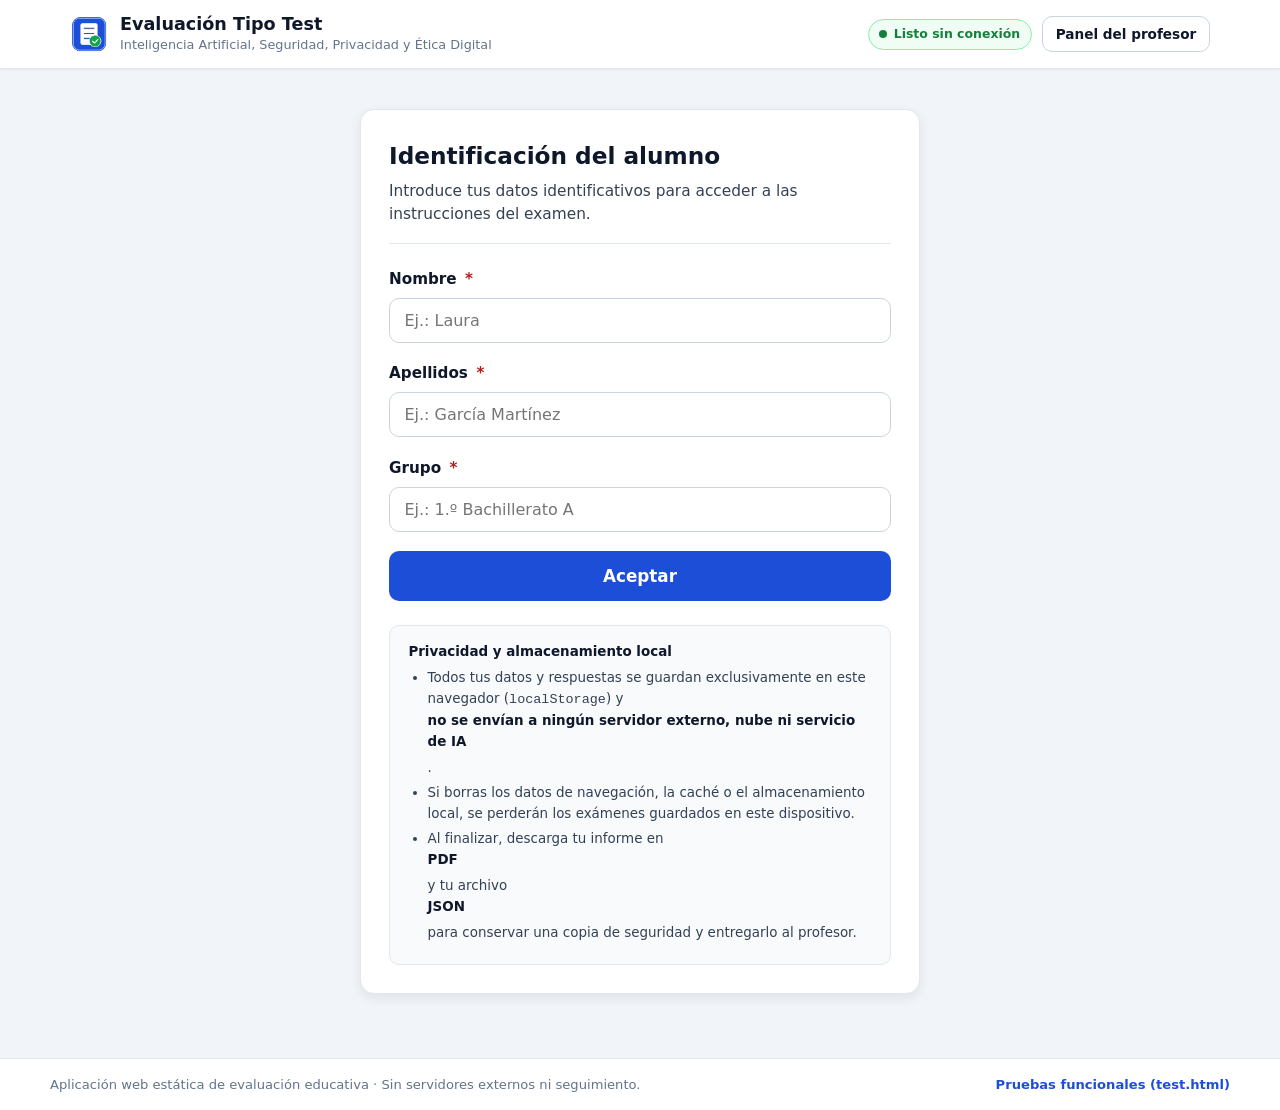
==== index.html @ 465d7835 "Add files via upload" ====
<!DOCTYPE html>
<html lang="es">
<head>
  <meta charset="UTF-8">
  <meta name="viewport" content="width=device-width, initial-scale=1.0">
  <meta name="theme-color" content="#1d4ed8">
  <meta name="description" content="Aplicación web educativa para exámenes tipo test de 50 preguntas con funcionamiento sin conexión y generación local de PDF.">
  <title>Evaluación Tipo Test — IA, Seguridad y Ética Digital</title>
  <link rel="manifest" href="./manifest.json">
  <link rel="icon" type="image/png" href="./assets/logo.png">
  <link rel="apple-touch-icon" href="./assets/icons/icon-192.png">
  <link rel="stylesheet" href="./css/styles.css">
</head>
<body>
  <!-- CABECERA INSTITUCIONAL -->
  <header class="app-header">
    <div class="header-inner">
      <div class="brand">
        <img src="./assets/logo.png" alt="Logotipo de Evaluación Tipo Test" class="brand-logo" width="38" height="38">
        <div>
          <h1 class="brand-title">Evaluación Tipo Test</h1>
          <p class="brand-subtitle">Inteligencia Artificial, Seguridad, Privacidad y Ética Digital</p>
        </div>
      </div>

      <div class="header-actions">
        <span id="connection-badge" class="connection-badge" aria-live="polite">
          <span class="connection-dot" aria-hidden="true"></span>
          <span id="connection-text">Listo sin conexión</span>
        </span>
        <button type="button" id="btn-open-teacher" class="btn btn-secondary btn-sm">
          Panel del profesor
        </button>
        <button type="button" id="btn-back-student" class="btn btn-secondary btn-sm hidden">
          Volver al examen
        </button>
      </div>
    </div>
  </header>

  <!-- CONTENEDOR PRINCIPAL -->
  <main class="app-main">
    <div id="global-banner" class="alert alert-info hidden" role="alert"></div>

    <!-- =====================================================================
         1. PANTALLA DE IDENTIFICACIÓN DEL ALUMNO
         ===================================================================== -->
    <section id="view-identification" class="view-section" aria-labelledby="id-heading">
      <div class="card card-narrow">
        <div id="recent-result-banner" class="alert alert-info hidden">
          <p id="recent-result-text" style="margin: 0 0 0.65rem;"></p>
          <div style="display: flex; gap: 0.5rem; flex-wrap: wrap;">
            <button type="button" id="btn-view-recent-result" class="btn btn-primary btn-sm">
              Ver último resultado
            </button>
            <button type="button" id="btn-dismiss-recent-result" class="btn btn-secondary btn-sm">
              Descartar
            </button>
          </div>
        </div>

        <div class="card-header">
          <h2 id="id-heading" class="card-title">Identificación del alumno</h2>
          <p class="card-description">
            Introduce tus datos identificativos para acceder a las instrucciones del examen.
          </p>
        </div>

        <form id="identification-form" novalidate>
          <div class="form-group">
            <label for="input-nombre" class="form-label">
              Nombre <span class="required-mark" aria-hidden="true">*</span>
            </label>
            <input
              type="text"
              id="input-nombre"
              name="nombre"
              class="form-input"
              autocomplete="given-name"
              placeholder="Ej.: Laura"
              required
            >
            <p id="error-nombre" class="field-error hidden">Por favor, introduce tu nombre.</p>
          </div>

          <div class="form-group">
            <label for="input-apellidos" class="form-label">
              Apellidos <span class="required-mark" aria-hidden="true">*</span>
            </label>
            <input
              type="text"
              id="input-apellidos"
              name="apellidos"
              class="form-input"
              autocomplete="family-name"
              placeholder="Ej.: García Martínez"
              required
            >
            <p id="error-apellidos" class="field-error hidden">Por favor, introduce tus apellidos.</p>
          </div>

          <div class="form-group">
            <label for="input-grupo" class="form-label">
              Grupo <span class="required-mark" aria-hidden="true">*</span>
            </label>
            <input
              type="text"
              id="input-grupo"
              name="grupo"
              class="form-input"
              placeholder="Ej.: 1.º Bachillerato A"
              required
            >
            <p id="error-grupo" class="field-error hidden">Por favor, indica tu grupo.</p>
          </div>

          <button type="submit" id="btn-accept-id" class="btn btn-primary btn-lg btn-block">
            Aceptar
          </button>
        </form>

        <aside class="privacy-box" aria-label="Aviso de privacidad y almacenamiento local">
          <strong>Privacidad y almacenamiento local</strong>
          <ul>
            <li>Todos tus datos y respuestas se guardan exclusivamente en este navegador (<code>localStorage</code>) y <strong>no se envían a ningún servidor externo, nube ni servicio de IA</strong>.</li>
            <li>Si borras los datos de navegación, la caché o el almacenamiento local, se perderán los exámenes guardados en este dispositivo.</li>
            <li>Al finalizar, descarga tu informe en <strong>PDF</strong> y tu archivo <strong>JSON</strong> para conservar una copia de seguridad y entregarlo al profesor.</li>
          </ul>
        </aside>
      </div>
    </section>

    <!-- =====================================================================
         2. PANTALLA DE INSTRUCCIONES DEL EXAMEN
         ===================================================================== -->
    <section id="view-instructions" class="view-section hidden" aria-labelledby="instructions-heading">
      <div class="card card-medium">
        <div class="card-header">
          <h2 id="instructions-heading" class="card-title">Instrucciones del examen</h2>
          <p class="card-description">
            Lee detenidamente las condiciones de realización y puntuación antes de pulsar «Comenzar examen».
          </p>
        </div>

        <div class="student-pill-bar">
          <div class="student-pill-info">
            <strong>Alumno/a identificado:</strong> <span id="instructions-student-summary"></span>
          </div>
          <button type="button" id="btn-edit-student" class="btn btn-secondary btn-sm">
            Modificar datos
          </button>
        </div>

        <div class="rules-grid">
          <div class="rule-stat">
            <div class="rule-stat-label">Preguntas</div>
            <div class="rule-stat-value">50 tipo test</div>
          </div>
          <div class="rule-stat">
            <div class="rule-stat-label">Duración máxima</div>
            <div class="rule-stat-value">30 minutos</div>
          </div>
          <div class="rule-stat">
            <div class="rule-stat-label">Acierto / Error / Blanco</div>
            <div class="rule-stat-value">+0,20 / −0,05 / 0</div>
          </div>
          <div class="rule-stat">
            <div class="rule-stat-label">Escala de nota</div>
            <div class="rule-stat-value">0 a 10 puntos</div>
          </div>
        </div>

        <ul class="instructions-list">
          <li>El examen consta de <strong>50 preguntas</strong> con <strong>cuatro respuestas posibles</strong> cada una.</li>
          <li>Solo existe <strong>una respuesta correcta</strong> por pregunta.</li>
          <li>Tanto el orden de las preguntas como el de sus cuatro opciones se presentan de forma <strong>aleatoria</strong>.</li>
          <li>La duración máxima es de <strong>30 minutos</strong>. El tiempo empezará a contar exactamente al pulsar <strong>«Comenzar examen»</strong>.</li>
          <li><strong>Criterios de calificación:</strong>
            <ul>
              <li>Las respuestas correctas suman <strong>0,20 puntos</strong>.</li>
              <li>Las respuestas incorrectas restan <strong>0,05 puntos</strong>.</li>
              <li>Las preguntas sin contestar <strong>no suman ni restan</strong> (0 puntos).</li>
              <li>La nota mínima es <strong>0</strong> y la nota máxima es <strong>10</strong>.</li>
            </ul>
          </li>
          <li>El examen <strong>finaliza automáticamente</strong> cuando termina el tiempo establecido.</li>
          <li>Una vez finalizado, se mostrarán los resultados completos ordenados del 1 al 50 y podrás descargarlos en PDF y JSON.</li>
        </ul>

        <div class="instructions-actions">
          <span style="font-size: 0.88rem; color: var(--text-muted);">
            El cronómetro no se detiene al recargar la página.
          </span>
          <button type="button" id="btn-start-exam" class="btn btn-primary btn-lg">
            Comenzar examen
          </button>
        </div>
      </div>
    </section>

    <!-- =====================================================================
         3. PANTALLA DE REALIZACIÓN DEL EXAMEN
         ===================================================================== -->
    <section id="view-exam" class="view-section hidden" aria-labelledby="question-statement">
      <div class="exam-top-bar">
        <div class="exam-student-meta">
          <span id="exam-student-label" class="exam-student-name"></span>
          <span id="exam-progress-label" class="exam-progress-text">Contestadas: 0 de 50 · Sin contestar: 50</span>
        </div>

        <div id="timer-box" class="timer-box" role="timer" aria-live="off" aria-label="Tiempo restante">
          <span class="timer-label">Tiempo restante:</span>
          <span id="timer-value" class="timer-value">30:00</span>
        </div>
      </div>

      <div id="exam-time-alert" class="alert alert-warning hidden" role="alert"></div>

      <div class="progress-track" aria-hidden="true">
        <div id="exam-progress-fill" class="progress-fill"></div>
      </div>

      <div class="exam-layout">
        <!-- Tarjeta de pregunta individual -->
        <article class="question-card">
          <div class="question-meta-header">
            <span id="question-number-badge" class="question-badge">Pregunta 1 de 50</span>
            <span id="question-status-pill" class="question-status-pill unanswered">Sin contestar</span>
          </div>

          <h2 id="question-statement" class="question-statement"></h2>

          <div id="options-list" class="options-list" role="radiogroup" aria-labelledby="question-statement"></div>

          <div class="question-footer-actions">
            <button type="button" id="btn-clear-answer" class="btn btn-secondary" disabled>
              Borrar respuesta
            </button>

            <div class="nav-pair">
              <button type="button" id="btn-prev-question" class="btn btn-secondary">
                ← Anterior
              </button>
              <button type="button" id="btn-next-question" class="btn btn-primary">
                Siguiente →
              </button>
              <button type="button" id="btn-finish-last" class="btn btn-success hidden">
                Finalizar examen
              </button>
            </div>
          </div>

          <p class="keyboard-hint">
            Atajos de teclado: teclas <strong>A, B, C, D</strong> (o <strong>1–4</strong>) para responder, <strong>Supr</strong> para borrar respuesta y flechas <strong>← / →</strong> para navegar.
          </p>
        </article>

        <!-- Cuadrícula de acceso rápido 1..50 -->
        <aside class="navigator-panel" aria-label="Listado rápido de preguntas">
          <h3 class="navigator-title">Navegación de preguntas</h3>

          <div class="navigator-legend">
            <span class="legend-item"><span class="legend-dot unanswered"></span> Sin contestar</span>
            <span class="legend-item"><span class="legend-dot answered"></span> Contestada</span>
            <span class="legend-item"><span class="legend-dot current"></span> Actual</span>
          </div>

          <div id="question-grid" class="question-grid"></div>

          <div class="navigator-finish-wrap">
            <button type="button" id="btn-finish-sidebar" class="btn btn-secondary btn-block">
              Finalizar examen
            </button>
          </div>
        </aside>
      </div>
    </section>

    <!-- =====================================================================
         4. PANTALLA DE RESULTADOS
         ===================================================================== -->
    <section id="view-results" class="view-section hidden" aria-labelledby="results-heading">
      <h2 id="results-heading" class="sr-only">Resultados del examen</h2>

      <div class="results-hero">
        <div id="result-score-box" class="score-showcase">
          <div class="score-showcase-label">Nota final</div>
          <div id="result-score-value" class="score-showcase-value">0,00</div>
          <div class="score-showcase-scale">sobre 10 puntos</div>
        </div>

        <div class="results-meta-grid">
          <div class="meta-item">
            <div class="meta-item-label">Alumno/a</div>
            <div id="res-student-name" class="meta-item-value">—</div>
          </div>
          <div class="meta-item">
            <div class="meta-item-label">Grupo</div>
            <div id="res-student-group" class="meta-item-value">—</div>
          </div>
          <div class="meta-item">
            <div class="meta-item-label">Fecha de realización</div>
            <div id="res-date" class="meta-item-value">—</div>
          </div>
          <div class="meta-item">
            <div class="meta-item-label">Hora de inicio</div>
            <div id="res-start-time" class="meta-item-value">—</div>
          </div>
          <div class="meta-item">
            <div class="meta-item-label">Hora de finalización</div>
            <div id="res-end-time" class="meta-item-value">—</div>
          </div>
          <div class="meta-item">
            <div class="meta-item-label">Tiempo empleado</div>
            <div id="res-elapsed-time" class="meta-item-value">—</div>
          </div>
        </div>
      </div>

      <div class="breakdown-bar">
        <div class="breakdown-card correct">
          <div id="res-count-correct" class="breakdown-number">0</div>
          <div class="breakdown-label">Aciertos (+0,20 pts)</div>
        </div>
        <div class="breakdown-card incorrect">
          <div id="res-count-incorrect" class="breakdown-number">0</div>
          <div class="breakdown-label">Errores (−0,05 pts)</div>
        </div>
        <div class="breakdown-card unanswered">
          <div id="res-count-unanswered" class="breakdown-number">0</div>
          <div class="breakdown-label">Sin contestar (0 pts)</div>
        </div>
      </div>

      <div class="results-actions">
        <button type="button" id="btn-download-pdf" class="btn btn-primary btn-lg">
          Descargar resultados en PDF
        </button>
        <button type="button" id="btn-download-json" class="btn btn-secondary btn-lg">
          Descargar archivo JSON (para el profesor)
        </button>
        <button type="button" id="btn-new-exam" class="btn btn-ghost">
          Realizar nuevo examen
        </button>
      </div>

      <div class="review-toolbar">
        <h3 style="margin: 0; font-size: 1.2rem;">
          Revisión completa de las 50 preguntas (orden original)
        </h3>

        <div class="filter-pills" role="group" aria-label="Filtrar preguntas revisadas">
          <button type="button" class="filter-pill active" data-review-filter="all">
            Todas (<span id="filter-count-all">50</span>)
          </button>
          <button type="button" class="filter-pill" data-review-filter="correct">
            Correctas (<span id="filter-count-correct">0</span>)
          </button>
          <button type="button" class="filter-pill" data-review-filter="incorrect">
            Incorrectas (<span id="filter-count-incorrect">0</span>)
          </button>
          <button type="button" class="filter-pill" data-review-filter="unanswered">
            Sin contestar (<span id="filter-count-unanswered">0</span>)
          </button>
        </div>
      </div>

      <div id="results-review-list" class="review-list"></div>
    </section>

    <!-- =====================================================================
         5. PANEL DEL PROFESOR (INDEPENDIENTE)
         ===================================================================== -->
    <section id="view-teacher" class="view-section hidden" aria-labelledby="teacher-heading">
      <div class="card">
        <div class="teacher-header-bar">
          <div>
            <h2 id="teacher-heading" class="card-title">Panel del profesor</h2>
            <p class="card-description">
              Importa los archivos JSON generados por el alumnado, consulta sus correcciones y exporta el acta a CSV (Excel).
            </p>
          </div>
          <div style="display: flex; gap: 0.6rem; flex-wrap: wrap;">
            <button type="button" id="btn-teacher-export-csv" class="btn btn-success" disabled>
              Exportar a CSV (Excel)
            </button>
            <button type="button" id="btn-teacher-clear-all" class="btn btn-danger btn-sm" disabled>
              Vaciar listado
            </button>
          </div>
        </div>

        <div
          id="teacher-dropzone"
          class="dropzone"
          role="button"
          tabindex="0"
          aria-label="Seleccionar o arrastrar archivos JSON de resultados"
        >
          <p class="dropzone-title">Importar resultados del alumnado (.json)</p>
          <p class="dropzone-sub">
            Arrastra aquí varios archivos JSON simultáneamente o pulsa el botón para seleccionarlos.
            Los intentos duplicados se detectan y omiten automáticamente.
          </p>
          <button type="button" id="btn-teacher-select-files" class="btn btn-primary">
            Seleccionar archivos JSON
          </button>
          <input
            type="file"
            id="teacher-file-input"
            accept=".json,application/json"
            multiple
            class="sr-only"
          >
        </div>

        <div id="teacher-feedback" class="alert alert-info hidden" role="status"></div>

        <div class="teacher-stats-grid">
          <div class="rule-stat">
            <div class="rule-stat-label">Exámenes importados</div>
            <div id="teacher-stat-total" class="rule-stat-value">0</div>
          </div>
          <div class="rule-stat">
            <div class="rule-stat-label">Nota media</div>
            <div id="teacher-stat-avg" class="rule-stat-value">0,00</div>
          </div>
          <div class="rule-stat">
            <div class="rule-stat-label">Aprobados (≥ 5,00)</div>
            <div id="teacher-stat-pass" class="rule-stat-value">0 / 0</div>
          </div>
        </div>

        <div class="teacher-controls">
          <input
            type="search"
            id="teacher-search-input"
            class="form-input teacher-search"
            placeholder="Buscar por nombre, apellidos o grupo..."
            aria-label="Buscar alumno o grupo"
          >
          <span style="font-size: 0.85rem; color: var(--text-muted);">
            Pulsa en las cabeceras de la tabla para ordenar por nombre, grupo, fecha o nota.
          </span>
        </div>

        <div id="teacher-empty-state" class="alert alert-info">
          Aún no hay resultados importados. Selecciona o arrastra uno o varios archivos JSON descargados por los alumnos.
        </div>

        <div id="teacher-table-wrap" class="table-responsive hidden">
          <table class="data-table">
            <thead>
              <tr>
                <th>
                  <button type="button" class="sort-btn" data-sort-field="name">
                    Nombre <span class="sort-indicator">⇅</span>
                  </button>
                </th>
                <th>Apellidos</th>
                <th>
                  <button type="button" class="sort-btn" data-sort-field="group">
                    Grupo <span class="sort-indicator">⇅</span>
                  </button>
                </th>
                <th>
                  <button type="button" class="sort-btn" data-sort-field="date">
                    Fecha <span class="sort-indicator">▼</span>
                  </button>
                </th>
                <th>Aciertos</th>
                <th>Errores</th>
                <th>Sin contestar</th>
                <th>
                  <button type="button" class="sort-btn" data-sort-field="score">
                    Nota <span class="sort-indicator">⇅</span>
                  </button>
                </th>
                <th>Acciones</th>
              </tr>
            </thead>
            <tbody id="teacher-table-body"></tbody>
          </table>
        </div>

        <aside class="privacy-box">
          <strong>Almacenamiento local del profesor</strong>
          <ul>
            <li>Los resultados importados se conservan únicamente en el almacenamiento local de este navegador y no se transmiten a ningún servidor.</li>
            <li>Si borras los datos del navegador o cambias de equipo, deberás volver a importar los archivos JSON o conservar una copia exportada en <strong>CSV</strong>.</li>
          </ul>
        </aside>
      </div>
    </section>
  </main>

  <!-- =======================================================================
       MODALES (RECUPERACIÓN, CONFIRMACIÓN DE CIERRE Y DETALLE PROFESOR)
       ======================================================================= -->

  <!-- Modal 1: Recuperación de examen pendiente -->
  <div id="modal-recovery" class="modal-backdrop hidden" role="dialog" aria-modal="true" aria-labelledby="recovery-title">
    <div class="modal-dialog">
      <div class="modal-header">
        <h3 id="recovery-title" class="modal-title">Tienes un examen pendiente. ¿Quieres continuar donde lo dejaste?</h3>
      </div>
      <div class="modal-body">
        <p id="recovery-details" style="margin-top: 0;"></p>
        <p style="margin-bottom: 0; font-size: 0.9rem; color: var(--text-secondary);">
          Si continúas, recuperarás exactamente las mismas preguntas, el mismo orden de opciones y todas las respuestas marcadas hasta ahora. El tiempo sigue contando desde el inicio real del intento.
        </p>
      </div>
      <div class="modal-footer">
        <button type="button" id="btn-recovery-abandon" class="btn btn-danger">
          Abandonar examen
        </button>
        <button type="button" id="btn-recovery-continue" class="btn btn-primary">
          Continuar examen
        </button>
      </div>
    </div>
  </div>

  <!-- Modal 2: Confirmación de finalización del examen -->
  <div id="modal-finish" class="modal-backdrop hidden" role="dialog" aria-modal="true" aria-labelledby="finish-modal-title">
    <div class="modal-dialog">
      <div class="modal-header">
        <h3 id="finish-modal-title" class="modal-title">Finalizar examen</h3>
      </div>
      <div class="modal-body">
        <p style="margin-top: 0; font-weight: 600;">
          ¿Seguro que quieres finalizar el examen? No podrás modificar tus respuestas después.
        </p>
        <div id="finish-modal-counts" class="alert alert-info" style="margin-bottom: 0;"></div>
      </div>
      <div class="modal-footer">
        <button type="button" id="btn-cancel-finish" class="btn btn-secondary">
          Cancelar y volver al examen
        </button>
        <button type="button" id="btn-confirm-finish" class="btn btn-success">
          Confirmar y finalizar
        </button>
      </div>
    </div>
  </div>

  <!-- Modal 3: Detalle de examen en Panel del profesor -->
  <div id="modal-teacher-detail" class="modal-backdrop hidden" role="dialog" aria-modal="true" aria-labelledby="teacher-detail-title">
    <div class="modal-dialog modal-lg">
      <div class="modal-header">
        <h3 id="teacher-detail-title" class="modal-title">Detalle del examen</h3>
        <button type="button" id="btn-close-teacher-detail" class="btn btn-ghost btn-sm" aria-label="Cerrar ventana">
          ✕
        </button>
      </div>
      <div id="teacher-detail-body" class="modal-body"></div>
      <div class="modal-footer">
        <button type="button" id="btn-teacher-detail-pdf" class="btn btn-primary">
          Descargar PDF del alumno
        </button>
        <button type="button" id="btn-close-teacher-detail-footer" class="btn btn-secondary">
          Cerrar
        </button>
      </div>
    </div>
  </div>

  <!-- PIE DE PÁGINA -->
  <footer class="app-footer">
    <div class="footer-inner">
      <span>Aplicación web estática de evaluación educativa · Sin servidores externos ni seguimiento.</span>
      <a href="./test.html" style="color: var(--primary); text-decoration: none; font-weight: 600;">
        Pruebas funcionales (test.html)
      </a>
    </div>
  </footer>

  <script type="module" src="./js/app.js"></script>
</body>
</html>
---- css/styles.css ----
/* ==========================================================================
   SISTEMA DE EVALUACIÓN TIPO TEST — ESTILOS PRINCIPALES
   Diseño académico moderno, accesible, responsivo y optimizado para impresión.
   ========================================================================== */

:root {
  --bg-page: #f1f5f9;
  --bg-surface: #ffffff;
  --bg-subtle: #f8fafc;
  --bg-muted: #e2e8f0;

  --text-primary: #0f172a;
  --text-secondary: #334155;
  --text-muted: #64748b;

  --primary: #1d4ed8;
  --primary-hover: #1e40af;
  --primary-soft: #eff6ff;
  --primary-border: #93c5fd;

  --success: #15803d;
  --success-soft: #f0fdf4;
  --success-border: #86efac;

  --danger: #b91c1c;
  --danger-hover: #991b1b;
  --danger-soft: #fef2f2;
  --danger-border: #fca5a5;

  --warning: #b45309;
  --warning-soft: #fffbeb;
  --warning-border: #fcd34d;

  --border-color: #cbd5e1;
  --border-light: #e2e8f0;

  --radius-sm: 6px;
  --radius-md: 10px;
  --radius-lg: 14px;
  --radius-xl: 18px;

  --shadow-sm: 0 1px 2px rgba(15, 23, 42, 0.06);
  --shadow-md: 0 4px 12px rgba(15, 23, 42, 0.08);
  --shadow-lg: 0 12px 28px rgba(15, 23, 42, 0.14);

  --font-sans: system-ui, -apple-system, "Segoe UI", Roboto, "Helvetica Neue", Arial, sans-serif;
  --font-mono: ui-monospace, SFMono-Regular, Menlo, Monaco, Consolas, monospace;

  --transition-fast: 150ms ease;
}

*,
*::before,
*::after {
  box-sizing: border-box;
}

html {
  font-size: 16px;
  scroll-behavior: smooth;
  -webkit-text-size-adjust: 100%;
}

body {
  margin: 0;
  font-family: var(--font-sans);
  background-color: var(--bg-page);
  color: var(--text-primary);
  line-height: 1.55;
  min-height: 100vh;
  display: flex;
  flex-direction: column;
  overflow-x: hidden;
}

:focus-visible {
  outline: 3px solid var(--primary);
  outline-offset: 2px;
}

/* Utilidades */
.hidden {
  display: none !important;
}

.sr-only {
  position: absolute;
  width: 1px;
  height: 1px;
  padding: 0;
  margin: -1px;
  overflow: hidden;
  clip: rect(0, 0, 0, 0);
  white-space: nowrap;
  border: 0;
}

/* ==========================================================================
   CABECERA INSTITUCIONAL
   ========================================================================== */
.app-header {
  background-color: var(--bg-surface);
  border-bottom: 1px solid var(--border-light);
  box-shadow: var(--shadow-sm);
  position: sticky;
  top: 0;
  z-index: 40;
}

.header-inner {
  max-width: 1180px;
  margin: 0 auto;
  padding: 0.85rem 1.25rem;
  display: flex;
  align-items: center;
  justify-content: space-between;
  gap: 1rem;
  flex-wrap: wrap;
}

.brand {
  display: flex;
  align-items: center;
  gap: 0.75rem;
}

.brand-logo {
  width: 38px;
  height: 38px;
  border-radius: 8px;
  object-fit: contain;
  flex-shrink: 0;
}

.brand-title {
  margin: 0;
  font-size: 1.1rem;
  font-weight: 700;
  color: var(--text-primary);
  line-height: 1.2;
}

.brand-subtitle {
  margin: 0;
  font-size: 0.8rem;
  color: var(--text-muted);
}

.header-actions {
  display: flex;
  align-items: center;
  gap: 0.65rem;
  flex-wrap: wrap;
}

.connection-badge {
  display: inline-flex;
  align-items: center;
  gap: 0.4rem;
  padding: 0.3rem 0.65rem;
  border-radius: 999px;
  font-size: 0.78rem;
  font-weight: 600;
  background-color: var(--success-soft);
  color: var(--success);
  border: 1px solid var(--success-border);
}

.connection-badge.offline {
  background-color: var(--warning-soft);
  color: var(--warning);
  border-color: var(--warning-border);
}

.connection-dot {
  width: 8px;
  height: 8px;
  border-radius: 50%;
  background-color: currentColor;
}

/* ==========================================================================
   CONTENEDOR PRINCIPAL Y TARJETAS
   ========================================================================== */
.app-main {
  flex: 1;
  width: 100%;
  max-width: 1180px;
  margin: 0 auto;
  padding: 1.5rem 1.25rem 3rem;
}

.view-section {
  animation: fadeIn 180ms ease-out;
}

@keyframes fadeIn {
  from { opacity: 0; transform: translateY(4px); }
  to { opacity: 1; transform: translateY(0); }
}

.card {
  background-color: var(--bg-surface);
  border: 1px solid var(--border-light);
  border-radius: var(--radius-lg);
  box-shadow: var(--shadow-md);
  padding: 1.75rem;
}

.card-narrow {
  max-width: 560px;
  margin: 1rem auto;
}

.card-medium {
  max-width: 780px;
  margin: 0.5rem auto;
}

.card-header {
  margin-bottom: 1.5rem;
  border-bottom: 1px solid var(--border-light);
  padding-bottom: 1rem;
}

.card-title {
  margin: 0 0 0.35rem;
  font-size: 1.45rem;
  font-weight: 700;
  color: var(--text-primary);
}

.card-description {
  margin: 0;
  color: var(--text-secondary);
  font-size: 0.96rem;
}

/* ==========================================================================
   FORMULARIOS Y BOTONES
   ========================================================================== */
.form-group {
  margin-bottom: 1.2rem;
}

.form-label {
  display: block;
  font-weight: 600;
  font-size: 0.95rem;
  margin-bottom: 0.4rem;
  color: var(--text-primary);
}

.required-mark {
  color: var(--danger);
  margin-left: 0.2rem;
}

.form-input {
  width: 100%;
  padding: 0.75rem 0.9rem;
  font-size: 1rem;
  font-family: inherit;
  color: var(--text-primary);
  background-color: var(--bg-surface);
  border: 1.5px solid var(--border-color);
  border-radius: var(--radius-md);
  transition: border-color var(--transition-fast), box-shadow var(--transition-fast);
}

.form-input:focus {
  outline: none;
  border-color: var(--primary);
  box-shadow: 0 0 0 3px rgba(29, 78, 216, 0.16);
}

.form-input.invalid {
  border-color: var(--danger);
  background-color: var(--danger-soft);
}

.field-error {
  margin: 0.35rem 0 0;
  font-size: 0.85rem;
  color: var(--danger);
  font-weight: 500;
}

.btn {
  display: inline-flex;
  align-items: center;
  justify-content: center;
  gap: 0.5rem;
  padding: 0.72rem 1.25rem;
  font-family: inherit;
  font-size: 0.96rem;
  font-weight: 600;
  line-height: 1.2;
  border-radius: var(--radius-md);
  border: 1.5px solid transparent;
  cursor: pointer;
  text-decoration: none;
  min-height: 44px;
  transition: background-color var(--transition-fast), border-color var(--transition-fast), transform 80ms ease;
  user-select: none;
}

.btn:active:not(:disabled) {
  transform: translateY(1px);
}

.btn:disabled {
  opacity: 0.5;
  cursor: not-allowed;
}

.btn-primary {
  background-color: var(--primary);
  color: #ffffff;
}

.btn-primary:hover:not(:disabled) {
  background-color: var(--primary-hover);
}

.btn-secondary {
  background-color: var(--bg-surface);
  color: var(--text-primary);
  border-color: var(--border-color);
}

.btn-secondary:hover:not(:disabled) {
  background-color: var(--bg-subtle);
  border-color: #94a3b8;
}

.btn-success {
  background-color: var(--success);
  color: #ffffff;
}

.btn-success:hover:not(:disabled) {
  background-color: #166534;
}

.btn-danger {
  background-color: var(--danger);
  color: #ffffff;
}

.btn-danger:hover:not(:disabled) {
  background-color: var(--danger-hover);
}

.btn-ghost {
  background-color: transparent;
  color: var(--text-secondary);
  border-color: transparent;
}

.btn-ghost:hover:not(:disabled) {
  background-color: var(--bg-muted);
  color: var(--text-primary);
}

.btn-sm {
  padding: 0.45rem 0.8rem;
  font-size: 0.85rem;
  min-height: 36px;
}

.btn-lg {
  padding: 0.88rem 1.6rem;
  font-size: 1.05rem;
  min-height: 50px;
}

.btn-block {
  width: 100%;
}

/* ==========================================================================
   ALERTAS Y AVISOS DE PRIVACIDAD
   ========================================================================== */
.alert {
  padding: 0.95rem 1.1rem;
  border-radius: var(--radius-md);
  border: 1px solid var(--border-light);
  font-size: 0.92rem;
  margin-bottom: 1.25rem;
}

.alert-info {
  background-color: var(--primary-soft);
  border-color: var(--primary-border);
  color: #1e3a8a;
}

.alert-warning {
  background-color: var(--warning-soft);
  border-color: var(--warning-border);
  color: #78350f;
}

.alert-danger {
  background-color: var(--danger-soft);
  border-color: var(--danger-border);
  color: #7f1d1d;
}

.alert-success {
  background-color: var(--success-soft);
  border-color: var(--success-border);
  color: #14532d;
}

.privacy-box {
  margin-top: 1.5rem;
  padding: 1rem 1.15rem;
  background-color: var(--bg-subtle);
  border: 1px solid var(--border-light);
  border-radius: var(--radius-md);
  font-size: 0.84rem;
  color: var(--text-secondary);
}

.privacy-box strong {
  color: var(--text-primary);
  display: block;
  margin-bottom: 0.35rem;
}

.privacy-box ul {
  margin: 0.35rem 0 0;
  padding-left: 1.2rem;
}

.privacy-box li {
  margin-bottom: 0.25rem;
}

/* ==========================================================================
   PANTALLA DE INSTRUCCIONES
   ========================================================================== */
.student-pill-bar {
  display: flex;
  flex-wrap: wrap;
  align-items: center;
  justify-content: space-between;
  gap: 0.75rem;
  padding: 0.85rem 1.1rem;
  background-color: var(--primary-soft);
  border: 1px solid var(--primary-border);
  border-radius: var(--radius-md);
  margin-bottom: 1.4rem;
}

.student-pill-info {
  font-size: 0.95rem;
  color: #1e3a8a;
}

.rules-grid {
  display: grid;
  grid-template-columns: repeat(auto-fit, minmax(210px, 1fr));
  gap: 0.85rem;
  margin-bottom: 1.4rem;
}

.rule-stat {
  background-color: var(--bg-subtle);
  border: 1px solid var(--border-light);
  border-radius: var(--radius-md);
  padding: 0.9rem 1rem;
}

.rule-stat-label {
  font-size: 0.8rem;
  text-transform: uppercase;
  letter-spacing: 0.03em;
  color: var(--text-muted);
  font-weight: 600;
}

.rule-stat-value {
  font-size: 1.25rem;
  font-weight: 700;
  color: var(--text-primary);
  margin-top: 0.15rem;
}

.instructions-list {
  margin: 0 0 1.6rem;
  padding-left: 1.3rem;
  color: var(--text-secondary);
}

.instructions-list li {
  margin-bottom: 0.55rem;
}

.instructions-actions {
  display: flex;
  justify-content: space-between;
  align-items: center;
  gap: 1rem;
  flex-wrap: wrap;
}

/* ==========================================================================
   PANTALLA DEL EXAMEN (BARRA SUPERIOR, PREGUNTA Y CUADRÍCULA)
   ========================================================================== */
.exam-top-bar {
  background-color: var(--bg-surface);
  border: 1px solid var(--border-light);
  border-radius: var(--radius-lg);
  box-shadow: var(--shadow-sm);
  padding: 0.9rem 1.25rem;
  margin-bottom: 1.25rem;
  display: flex;
  align-items: center;
  justify-content: space-between;
  gap: 1rem;
  flex-wrap: wrap;
  position: sticky;
  top: 66px;
  z-index: 30;
}

.exam-student-meta {
  display: flex;
  flex-direction: column;
  gap: 0.15rem;
}

.exam-student-name {
  font-weight: 700;
  font-size: 0.98rem;
  color: var(--text-primary);
}

.exam-progress-text {
  font-size: 0.85rem;
  color: var(--text-secondary);
}

.timer-box {
  display: inline-flex;
  align-items: center;
  gap: 0.6rem;
  padding: 0.55rem 1rem;
  border-radius: var(--radius-md);
  background-color: var(--bg-subtle);
  border: 1.5px solid var(--border-color);
  font-variant-numeric: tabular-nums;
  transition: background-color var(--transition-fast), border-color var(--transition-fast), color var(--transition-fast);
}

.timer-label {
  font-size: 0.82rem;
  font-weight: 600;
  color: var(--text-secondary);
}

.timer-value {
  font-family: var(--font-mono);
  font-size: 1.35rem;
  font-weight: 800;
  color: var(--text-primary);
}

.timer-box.warning {
  background-color: var(--warning-soft);
  border-color: var(--warning);
}

.timer-box.warning .timer-value,
.timer-box.warning .timer-label {
  color: var(--warning);
}

.timer-box.critical {
  background-color: var(--danger-soft);
  border-color: var(--danger);
  animation: pulseUrgent 1s infinite alternate;
}

.timer-box.critical .timer-value,
.timer-box.critical .timer-label {
  color: var(--danger);
}

@keyframes pulseUrgent {
  from { box-shadow: 0 0 0 0 rgba(185, 28, 28, 0.25); }
  to { box-shadow: 0 0 0 6px rgba(185, 28, 28, 0.05); }
}

.progress-track {
  width: 100%;
  height: 8px;
  background-color: var(--bg-muted);
  border-radius: 999px;
  overflow: hidden;
  margin-bottom: 1.25rem;
}

.progress-fill {
  height: 100%;
  background-color: var(--primary);
  width: 0%;
  transition: width 220ms ease;
}

.exam-layout {
  display: grid;
  grid-template-columns: 1fr 310px;
  gap: 1.25rem;
  align-items: start;
}

.question-card {
  background-color: var(--bg-surface);
  border: 1px solid var(--border-light);
  border-radius: var(--radius-lg);
  box-shadow: var(--shadow-md);
  padding: 1.75rem;
}

.question-meta-header {
  display: flex;
  align-items: center;
  justify-content: space-between;
  gap: 0.75rem;
  margin-bottom: 1rem;
  flex-wrap: wrap;
}

.question-badge {
  display: inline-flex;
  align-items: center;
  padding: 0.3rem 0.75rem;
  border-radius: 999px;
  background-color: var(--primary-soft);
  color: var(--primary);
  font-weight: 700;
  font-size: 0.88rem;
}

.question-status-pill {
  font-size: 0.82rem;
  font-weight: 600;
  padding: 0.25rem 0.65rem;
  border-radius: 999px;
}

.question-status-pill.answered {
  background-color: var(--success-soft);
  color: var(--success);
}

.question-status-pill.unanswered {
  background-color: var(--bg-muted);
  color: var(--text-secondary);
}

.question-statement {
  font-size: 1.18rem;
  font-weight: 600;
  color: var(--text-primary);
  margin: 0 0 1.4rem;
  line-height: 1.5;
}

.options-list {
  display: flex;
  flex-direction: column;
  gap: 0.8rem;
}

.option-btn {
  display: flex;
  align-items: flex-start;
  gap: 0.9rem;
  width: 100%;
  text-align: left;
  padding: 0.95rem 1.1rem;
  background-color: var(--bg-surface);
  border: 2px solid var(--border-light);
  border-radius: var(--radius-md);
  cursor: pointer;
  font-family: inherit;
  font-size: 1rem;
  color: var(--text-primary);
  line-height: 1.45;
  transition: border-color var(--transition-fast), background-color var(--transition-fast);
}

.option-btn:hover {
  border-color: var(--primary-border);
  background-color: var(--bg-subtle);
}

.option-btn.selected {
  border-color: var(--primary);
  background-color: var(--primary-soft);
}

.option-letter {
  display: inline-flex;
  align-items: center;
  justify-content: center;
  width: 32px;
  height: 32px;
  border-radius: 50%;
  background-color: var(--bg-muted);
  color: var(--text-primary);
  font-weight: 700;
  font-size: 0.92rem;
  flex-shrink: 0;
  margin-top: 0.05rem;
  transition: background-color var(--transition-fast), color var(--transition-fast);
}

.option-btn.selected .option-letter {
  background-color: var(--primary);
  color: #ffffff;
}

.option-text {
  flex: 1;
}

.question-footer-actions {
  margin-top: 1.6rem;
  padding-top: 1.2rem;
  border-top: 1px solid var(--border-light);
  display: flex;
  align-items: center;
  justify-content: space-between;
  gap: 0.75rem;
  flex-wrap: wrap;
}

.nav-pair {
  display: flex;
  align-items: center;
  gap: 0.75rem;
}

.keyboard-hint {
  margin-top: 1rem;
  font-size: 0.8rem;
  color: var(--text-muted);
}

/* Panel lateral de cuadrícula de preguntas */
.navigator-panel {
  background-color: var(--bg-surface);
  border: 1px solid var(--border-light);
  border-radius: var(--radius-lg);
  box-shadow: var(--shadow-sm);
  padding: 1.15rem;
}

.navigator-title {
  margin: 0 0 0.75rem;
  font-size: 0.95rem;
  font-weight: 700;
  color: var(--text-primary);
}

.navigator-legend {
  display: flex;
  flex-wrap: wrap;
  gap: 0.65rem;
  font-size: 0.78rem;
  color: var(--text-secondary);
  margin-bottom: 0.85rem;
}

.legend-item {
  display: inline-flex;
  align-items: center;
  gap: 0.35rem;
}

.legend-dot {
  width: 12px;
  height: 12px;
  border-radius: 3px;
  border: 1px solid var(--border-color);
}

.legend-dot.answered {
  background-color: var(--primary);
  border-color: var(--primary);
}

.legend-dot.unanswered {
  background-color: var(--bg-subtle);
}

.legend-dot.current {
  background-color: var(--bg-surface);
  border: 2px solid var(--text-primary);
}

.question-grid {
  display: grid;
  grid-template-columns: repeat(5, 1fr);
  gap: 0.42rem;
}

.grid-num-btn {
  aspect-ratio: 1 / 1;
  min-height: 38px;
  border-radius: var(--radius-sm);
  border: 1.5px solid var(--border-color);
  background-color: var(--bg-subtle);
  color: var(--text-primary);
  font-family: inherit;
  font-weight: 600;
  font-size: 0.85rem;
  cursor: pointer;
  display: inline-flex;
  align-items: center;
  justify-content: center;
  transition: all var(--transition-fast);
}

.grid-num-btn:hover {
  border-color: var(--primary);
}

.grid-num-btn.answered {
  background-color: var(--primary);
  border-color: var(--primary);
  color: #ffffff;
}

.grid-num-btn.current {
  box-shadow: 0 0 0 2.5px #ffffff, 0 0 0 4.5px var(--text-primary);
  font-weight: 800;
  z-index: 1;
}

.navigator-finish-wrap {
  margin-top: 1rem;
  padding-top: 0.9rem;
  border-top: 1px solid var(--border-light);
}

/* ==========================================================================
   PANTALLA DE RESULTADOS
   ========================================================================== */
.results-hero {
  display: grid;
  grid-template-columns: 240px 1fr;
  gap: 1.5rem;
  align-items: center;
  background-color: var(--bg-surface);
  border: 1px solid var(--border-light);
  border-radius: var(--radius-lg);
  box-shadow: var(--shadow-md);
  padding: 1.75rem;
  margin-bottom: 1.5rem;
}

.score-showcase {
  text-align: center;
  padding: 1.35rem 1rem;
  border-radius: var(--radius-lg);
  background: linear-gradient(145deg, #1e3a8a, #1d4ed8);
  color: #ffffff;
}

.score-showcase.passed {
  background: linear-gradient(145deg, #14532d, #15803d);
}

.score-showcase.failed {
  background: linear-gradient(145deg, #7f1d1d, #b91c1c);
}

.score-showcase-label {
  font-size: 0.82rem;
  text-transform: uppercase;
  letter-spacing: 0.06em;
  opacity: 0.9;
  font-weight: 600;
}

.score-showcase-value {
  font-size: 2.85rem;
  font-weight: 800;
  line-height: 1.1;
  margin: 0.35rem 0;
  font-variant-numeric: tabular-nums;
}

.score-showcase-scale {
  font-size: 0.9rem;
  opacity: 0.9;
}

.results-meta-grid {
  display: grid;
  grid-template-columns: repeat(auto-fit, minmax(175px, 1fr));
  gap: 0.85rem;
}

.meta-item {
  background-color: var(--bg-subtle);
  padding: 0.75rem 0.9rem;
  border-radius: var(--radius-md);
  border: 1px solid var(--border-light);
}

.meta-item-label {
  font-size: 0.78rem;
  color: var(--text-muted);
  font-weight: 600;
  text-transform: uppercase;
}

.meta-item-value {
  font-size: 0.98rem;
  font-weight: 700;
  color: var(--text-primary);
  margin-top: 0.15rem;
}

.breakdown-bar {
  display: grid;
  grid-template-columns: repeat(3, 1fr);
  gap: 0.85rem;
  margin-bottom: 1.5rem;
}

.breakdown-card {
  padding: 1rem;
  border-radius: var(--radius-md);
  border: 1px solid var(--border-light);
  background-color: var(--bg-surface);
  text-align: center;
}

.breakdown-card.correct {
  background-color: var(--success-soft);
  border-color: var(--success-border);
  color: var(--success);
}

.breakdown-card.incorrect {
  background-color: var(--danger-soft);
  border-color: var(--danger-border);
  color: var(--danger);
}

.breakdown-card.unanswered {
  background-color: var(--warning-soft);
  border-color: var(--warning-border);
  color: var(--warning);
}

.breakdown-number {
  font-size: 1.75rem;
  font-weight: 800;
  line-height: 1.15;
}

.breakdown-label {
  font-size: 0.85rem;
  font-weight: 600;
  margin-top: 0.2rem;
}

.results-actions {
  display: flex;
  flex-wrap: wrap;
  gap: 0.85rem;
  margin-bottom: 1.75rem;
}

.review-toolbar {
  display: flex;
  align-items: center;
  justify-content: space-between;
  gap: 1rem;
  flex-wrap: wrap;
  margin-bottom: 1rem;
}

.filter-pills {
  display: flex;
  flex-wrap: wrap;
  gap: 0.45rem;
}

.filter-pill {
  padding: 0.42rem 0.85rem;
  border-radius: 999px;
  border: 1px solid var(--border-color);
  background-color: var(--bg-surface);
  color: var(--text-secondary);
  font-family: inherit;
  font-size: 0.85rem;
  font-weight: 600;
  cursor: pointer;
}

.filter-pill.active {
  background-color: var(--primary);
  border-color: var(--primary);
  color: #ffffff;
}

.review-list {
  display: flex;
  flex-direction: column;
  gap: 1rem;
}

.review-item {
  background-color: var(--bg-surface);
  border: 1px solid var(--border-light);
  border-left-width: 5px;
  border-radius: var(--radius-md);
  padding: 1.25rem;
  box-shadow: var(--shadow-sm);
}

.review-item.correct {
  border-left-color: var(--success);
}

.review-item.incorrect {
  border-left-color: var(--danger);
}

.review-item.unanswered {
  border-left-color: var(--warning);
}

.review-item-header {
  display: flex;
  align-items: center;
  justify-content: space-between;
  gap: 0.75rem;
  margin-bottom: 0.65rem;
  flex-wrap: wrap;
}

.review-q-num {
  font-weight: 700;
  font-size: 0.95rem;
  color: var(--text-primary);
}

.status-badge {
  display: inline-flex;
  align-items: center;
  padding: 0.25rem 0.65rem;
  border-radius: 999px;
  font-size: 0.8rem;
  font-weight: 700;
}

.status-badge.correct {
  background-color: var(--success-soft);
  color: var(--success);
}

.status-badge.incorrect {
  background-color: var(--danger-soft);
  color: var(--danger);
}

.status-badge.unanswered {
  background-color: var(--warning-soft);
  color: var(--warning);
}

.review-q-text {
  font-weight: 600;
  margin: 0 0 0.85rem;
  color: var(--text-primary);
}

.review-options {
  display: flex;
  flex-direction: column;
  gap: 0.45rem;
  margin-bottom: 0.85rem;
}

.review-option {
  padding: 0.55rem 0.8rem;
  border-radius: var(--radius-sm);
  border: 1px solid var(--border-light);
  background-color: var(--bg-subtle);
  font-size: 0.92rem;
  display: flex;
  align-items: flex-start;
  justify-content: space-between;
  gap: 0.75rem;
}

.review-option.is-correct {
  background-color: var(--success-soft);
  border-color: var(--success-border);
  color: #14532d;
  font-weight: 600;
}

.review-option.is-selected-wrong {
  background-color: var(--danger-soft);
  border-color: var(--danger-border);
  color: #7f1d1d;
  font-weight: 600;
}

.review-option-tags {
  display: flex;
  gap: 0.35rem;
  flex-shrink: 0;
  flex-wrap: wrap;
}

.mini-tag {
  font-size: 0.74rem;
  padding: 0.12rem 0.45rem;
  border-radius: 4px;
  font-weight: 700;
}

.mini-tag.correct-tag {
  background-color: var(--success);
  color: #ffffff;
}

.mini-tag.selected-tag {
  background-color: var(--primary);
  color: #ffffff;
}

.mini-tag.wrong-tag {
  background-color: var(--danger);
  color: #ffffff;
}

.review-summary-line {
  font-size: 0.86rem;
  color: var(--text-secondary);
  padding-top: 0.65rem;
  border-top: 1px dashed var(--border-light);
  display: flex;
  flex-wrap: wrap;
  gap: 1rem;
}

/* ==========================================================================
   PANEL DEL PROFESOR
   ========================================================================== */
.teacher-header-bar {
  display: flex;
  align-items: center;
  justify-content: space-between;
  gap: 1rem;
  flex-wrap: wrap;
  margin-bottom: 1.5rem;
}

.dropzone {
  border: 2px dashed var(--primary-border);
  background-color: var(--primary-soft);
  border-radius: var(--radius-lg);
  padding: 1.75rem 1.25rem;
  text-align: center;
  cursor: pointer;
  transition: background-color var(--transition-fast), border-color var(--transition-fast);
  margin-bottom: 1.25rem;
}

.dropzone:hover,
.dropzone.drag-over {
  background-color: #dbeafe;
  border-color: var(--primary);
}

.dropzone-title {
  font-weight: 700;
  font-size: 1.05rem;
  color: #1e3a8a;
  margin: 0 0 0.35rem;
}

.dropzone-sub {
  font-size: 0.88rem;
  color: var(--text-secondary);
  margin: 0 0 0.9rem;
}

.teacher-stats-grid {
  display: grid;
  grid-template-columns: repeat(auto-fit, minmax(150px, 1fr));
  gap: 0.85rem;
  margin-bottom: 1.25rem;
}

.teacher-controls {
  display: flex;
  align-items: center;
  justify-content: space-between;
  gap: 0.85rem;
  flex-wrap: wrap;
  margin-bottom: 1rem;
}

.teacher-search {
  max-width: 320px;
}

.table-responsive {
  width: 100%;
  overflow-x: auto;
  border: 1px solid var(--border-light);
  border-radius: var(--radius-md);
  background-color: var(--bg-surface);
}

.data-table {
  width: 100%;
  border-collapse: collapse;
  font-size: 0.92rem;
}

.data-table th,
.data-table td {
  padding: 0.78rem 0.9rem;
  text-align: left;
  border-bottom: 1px solid var(--border-light);
}

.data-table th {
  background-color: var(--bg-subtle);
  font-weight: 700;
  color: var(--text-primary);
  white-space: nowrap;
}

.sort-btn {
  background: none;
  border: none;
  font: inherit;
  font-weight: 700;
  color: inherit;
  cursor: pointer;
  display: inline-flex;
  align-items: center;
  gap: 0.3rem;
  padding: 0;
}

.sort-btn:hover {
  color: var(--primary);
}

.data-table tbody tr:hover {
  background-color: var(--bg-subtle);
}

.table-actions {
  display: flex;
  gap: 0.4rem;
  flex-wrap: wrap;
}

/* ==========================================================================
   MODALES
   ========================================================================== */
.modal-backdrop {
  position: fixed;
  inset: 0;
  background-color: rgba(15, 23, 42, 0.6);
  display: flex;
  align-items: center;
  justify-content: center;
  padding: 1rem;
  z-index: 100;
  animation: fadeIn 140ms ease-out;
}

.modal-dialog {
  background-color: var(--bg-surface);
  border-radius: var(--radius-lg);
  box-shadow: var(--shadow-lg);
  width: 100%;
  max-width: 500px;
  max-height: 90vh;
  display: flex;
  flex-direction: column;
  overflow: hidden;
}

.modal-dialog.modal-lg {
  max-width: 860px;
}

.modal-header {
  padding: 1.15rem 1.4rem;
  border-bottom: 1px solid var(--border-light);
  display: flex;
  align-items: center;
  justify-content: space-between;
  gap: 0.75rem;
}

.modal-title {
  margin: 0;
  font-size: 1.15rem;
  font-weight: 700;
}

.modal-body {
  padding: 1.35rem 1.4rem;
  overflow-y: auto;
}

.modal-footer {
  padding: 1rem 1.4rem;
  border-top: 1px solid var(--border-light);
  background-color: var(--bg-subtle);
  display: flex;
  justify-content: flex-end;
  gap: 0.75rem;
  flex-wrap: wrap;
}

/* ==========================================================================
   PIE DE PÁGINA
   ========================================================================== */
.app-footer {
  background-color: var(--bg-surface);
  border-top: 1px solid var(--border-light);
  padding: 1rem 1.25rem;
  font-size: 0.82rem;
  color: var(--text-muted);
}

.footer-inner {
  max-width: 1180px;
  margin: 0 auto;
  display: flex;
  align-items: center;
  justify-content: space-between;
  gap: 0.75rem;
  flex-wrap: wrap;
}

/* ==========================================================================
   RESPONSIVE (TABLET Y MÓVIL)
   ========================================================================== */
@media (max-width: 920px) {
  .exam-layout {
    grid-template-columns: 1fr;
  }

  .results-hero {
    grid-template-columns: 1fr;
  }
}

@media (max-width: 600px) {
  .card,
  .question-card {
    padding: 1.2rem;
  }

  .exam-top-bar {
    top: 58px;
    padding: 0.75rem 0.9rem;
  }

  .timer-value {
    font-size: 1.15rem;
  }

  .breakdown-bar {
    grid-template-columns: 1fr;
  }

  .question-footer-actions {
    flex-direction: column;
    align-items: stretch;
  }

  .nav-pair {
    justify-content: space-between;
  }

  .nav-pair .btn {
    flex: 1;
  }
}
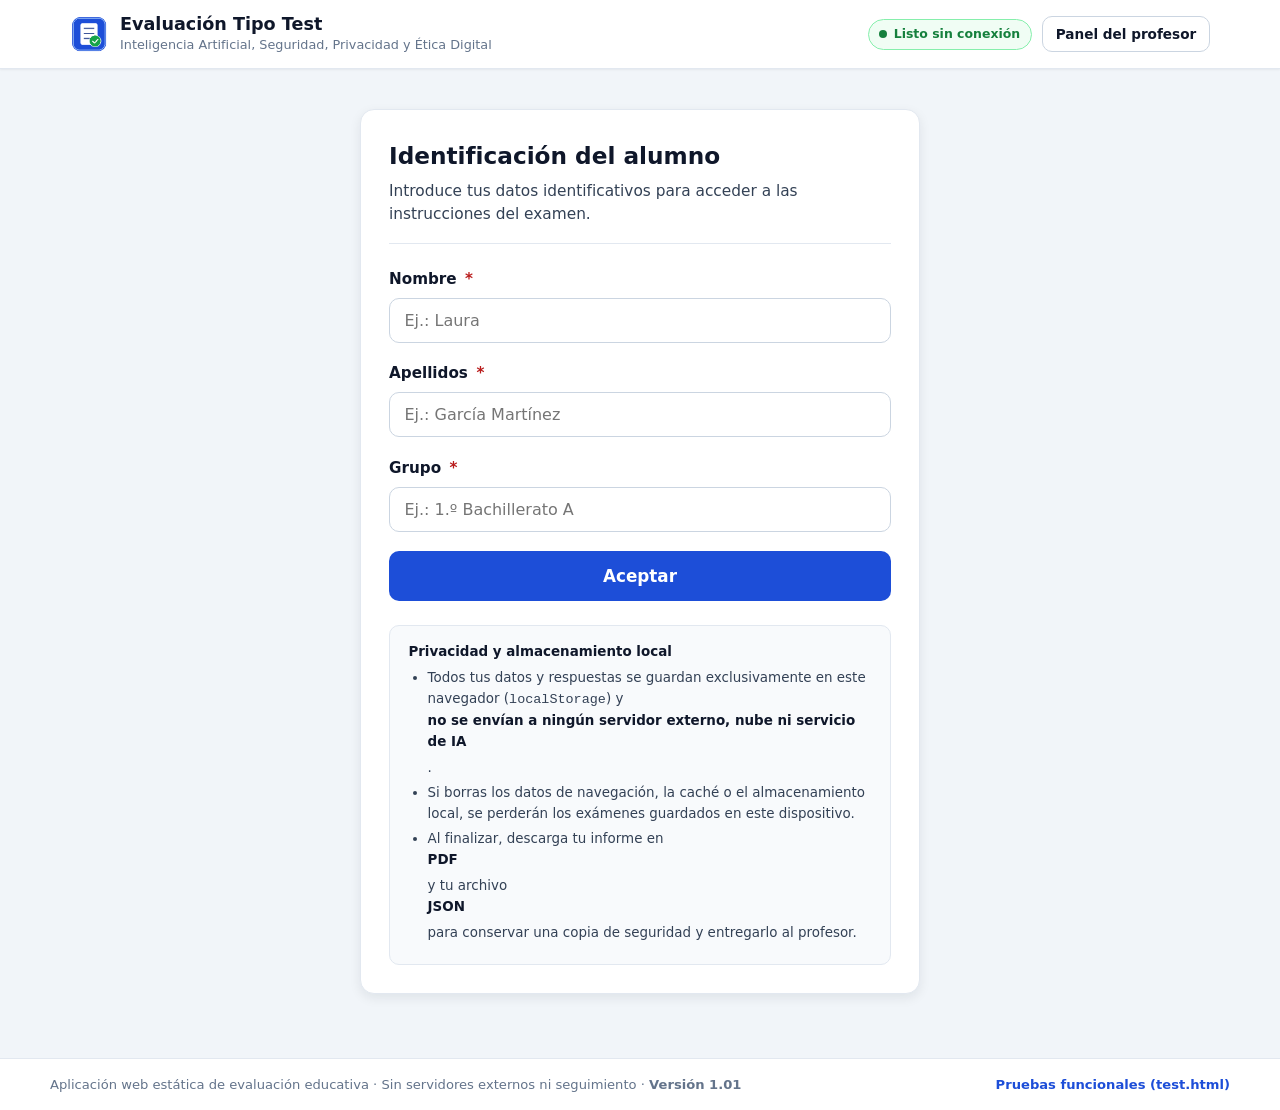
==== commit 888d7265: "Add files via upload" ====
--- a/index.html
+++ b/index.html
@@ -5,7 +5,7 @@
   <meta name="viewport" content="width=device-width, initial-scale=1.0">
   <meta name="theme-color" content="#1d4ed8">
   <meta name="description" content="Aplicación web educativa para exámenes tipo test de 50 preguntas con funcionamiento sin conexión y generación local de PDF.">
-  <title>Evaluación Tipo Test — IA, Seguridad y Ética Digital</title>
+  <title>Evaluación Tipo Test — IA, Seguridad y Ética Digital (v1.01)</title>
   <link rel="manifest" href="./manifest.json">
   <link rel="icon" type="image/png" href="./assets/logo.png">
   <link rel="apple-touch-icon" href="./assets/icons/icon-192.png">
@@ -66,7 +66,7 @@
           </p>
         </div>
 
-        <form id="identification-form" novalidate>
+        <form id="identification-form" action="javascript:void(0);" novalidate>
           <div class="form-group">
             <label for="input-nombre" class="form-label">
               Nombre <span class="required-mark" aria-hidden="true">*</span>
@@ -369,7 +369,7 @@
     </section>
 
     <!-- =====================================================================
-         5. PANEL DEL PROFESOR (INDEPENDIENTE)
+         5. PANEL DEL PROFESOR (AUTENTICADO)
          ===================================================================== -->
     <section id="view-teacher" class="view-section hidden" aria-labelledby="teacher-heading">
       <div class="card">
@@ -386,6 +386,9 @@
             </button>
             <button type="button" id="btn-teacher-clear-all" class="btn btn-danger btn-sm" disabled>
               Vaciar listado
+            </button>
+            <button type="button" id="btn-teacher-logout" class="btn btn-ghost btn-sm">
+              Cerrar sesión
             </button>
           </div>
         </div>
@@ -495,8 +498,65 @@
   </main>
 
   <!-- =======================================================================
-       MODALES (RECUPERACIÓN, CONFIRMACIÓN DE CIERRE Y DETALLE PROFESOR)
+       MODALES (AUTENTICACIÓN PROFESOR, RECUPERACIÓN, CIERRE Y DETALLE)
        ======================================================================= -->
+
+  <!-- Modal 0: Autenticación del Panel del profesor -->
+  <div id="modal-teacher-login" class="modal-backdrop hidden" role="dialog" aria-modal="true" aria-labelledby="teacher-login-title">
+    <div class="modal-dialog">
+      <div class="modal-header">
+        <h3 id="teacher-login-title" class="modal-title">Acceso al Panel del profesor</h3>
+      </div>
+      <form id="teacher-login-form" action="javascript:void(0);" novalidate>
+        <div class="modal-body">
+          <p style="margin-top: 0; font-size: 0.92rem; color: var(--text-secondary);">
+            Introduce tus credenciales docentes para acceder a la gestión de resultados.
+          </p>
+
+          <div id="teacher-login-error" class="alert alert-danger hidden" role="alert"></div>
+
+          <div class="form-group">
+            <label for="teacher-login-user" class="form-label">Usuario</label>
+            <input
+              type="text"
+              id="teacher-login-user"
+              name="teacher_user"
+              class="form-input"
+              autocomplete="username"
+              placeholder="Introduce tu usuario"
+              required
+            >
+          </div>
+
+          <div class="form-group" style="margin-bottom: 0;">
+            <label for="teacher-login-pass" class="form-label">Contraseña</label>
+            <div style="display: flex; gap: 0.5rem;">
+              <input
+                type="password"
+                id="teacher-login-pass"
+                name="teacher_pass"
+                class="form-input"
+                autocomplete="current-password"
+                placeholder="Introduce tu contraseña"
+                required
+              >
+              <button type="button" id="btn-toggle-teacher-pass" class="btn btn-secondary btn-sm">
+                Mostrar
+              </button>
+            </div>
+          </div>
+        </div>
+        <div class="modal-footer">
+          <button type="button" id="btn-cancel-teacher-login" class="btn btn-secondary">
+            Cancelar
+          </button>
+          <button type="submit" id="btn-submit-teacher-login" class="btn btn-primary">
+            Acceder
+          </button>
+        </div>
+      </form>
+    </div>
+  </div>
 
   <!-- Modal 1: Recuperación de examen pendiente -->
   <div id="modal-recovery" class="modal-backdrop hidden" role="dialog" aria-modal="true" aria-labelledby="recovery-title">
@@ -568,13 +628,15 @@
   <!-- PIE DE PÁGINA -->
   <footer class="app-footer">
     <div class="footer-inner">
-      <span>Aplicación web estática de evaluación educativa · Sin servidores externos ni seguimiento.</span>
+      <span>Aplicación web estática de evaluación educativa · Sin servidores externos ni seguimiento · <strong>Versión 1.01</strong></span>
       <a href="./test.html" style="color: var(--primary); text-decoration: none; font-weight: 600;">
         Pruebas funcionales (test.html)
       </a>
     </div>
   </footer>
 
+  <script src="./data/questions-fallback.js"></script>
   <script type="module" src="./js/app.js"></script>
+  <script defer src="./js/app-standalone.js"></script>
 </body>
 </html>
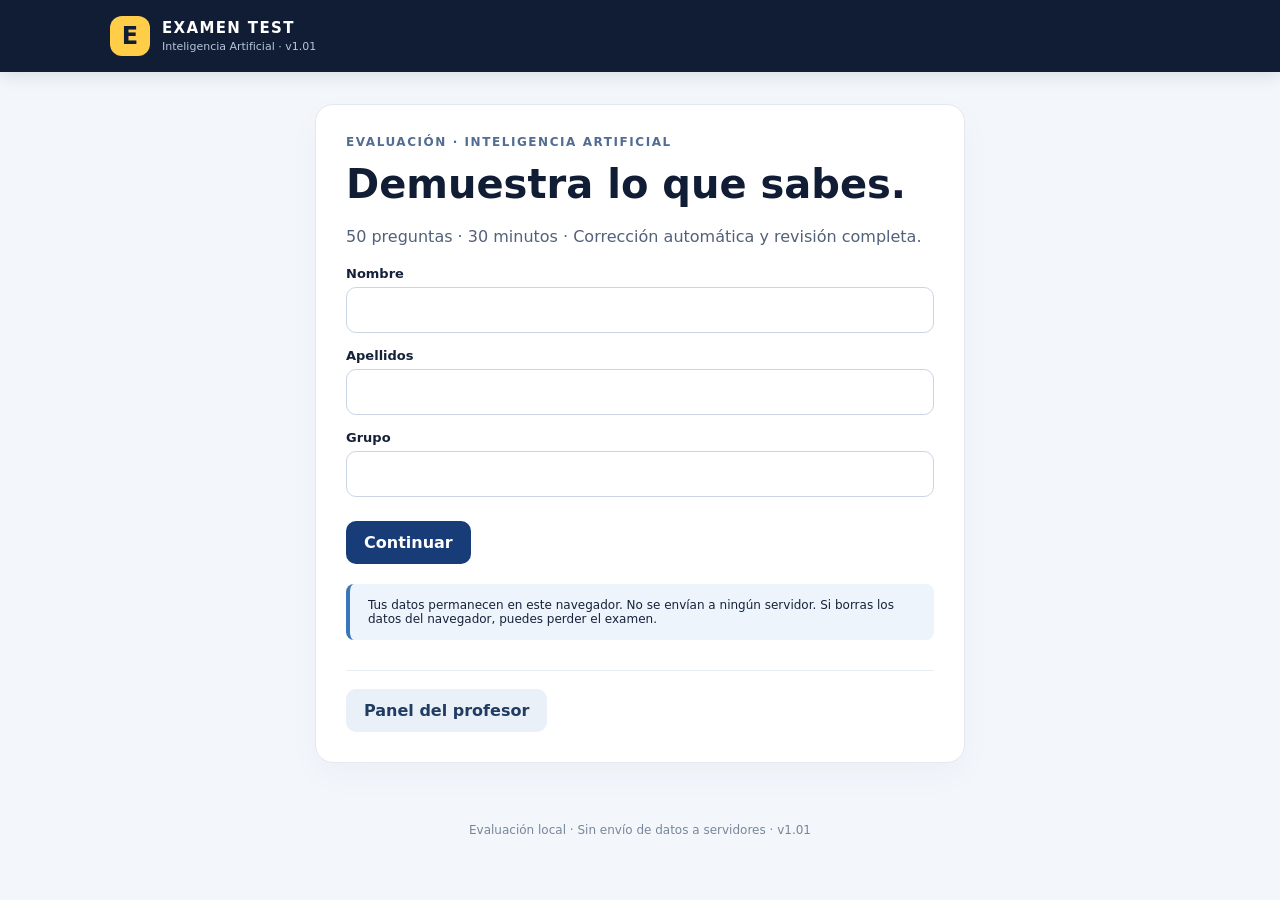
==== commit 9f244c7f: "Add files via upload" ====
--- a/index.html
+++ b/index.html
@@ -1,642 +1 @@
-<!DOCTYPE html>
-<html lang="es">
-<head>
-  <meta charset="UTF-8">
-  <meta name="viewport" content="width=device-width, initial-scale=1.0">
-  <meta name="theme-color" content="#1d4ed8">
-  <meta name="description" content="Aplicación web educativa para exámenes tipo test de 50 preguntas con funcionamiento sin conexión y generación local de PDF.">
-  <title>Evaluación Tipo Test — IA, Seguridad y Ética Digital (v1.01)</title>
-  <link rel="manifest" href="./manifest.json">
-  <link rel="icon" type="image/png" href="./assets/logo.png">
-  <link rel="apple-touch-icon" href="./assets/icons/icon-192.png">
-  <link rel="stylesheet" href="./css/styles.css">
-</head>
-<body>
-  <!-- CABECERA INSTITUCIONAL -->
-  <header class="app-header">
-    <div class="header-inner">
-      <div class="brand">
-        <img src="./assets/logo.png" alt="Logotipo de Evaluación Tipo Test" class="brand-logo" width="38" height="38">
-        <div>
-          <h1 class="brand-title">Evaluación Tipo Test</h1>
-          <p class="brand-subtitle">Inteligencia Artificial, Seguridad, Privacidad y Ética Digital</p>
-        </div>
-      </div>
-
-      <div class="header-actions">
-        <span id="connection-badge" class="connection-badge" aria-live="polite">
-          <span class="connection-dot" aria-hidden="true"></span>
-          <span id="connection-text">Listo sin conexión</span>
-        </span>
-        <button type="button" id="btn-open-teacher" class="btn btn-secondary btn-sm">
-          Panel del profesor
-        </button>
-        <button type="button" id="btn-back-student" class="btn btn-secondary btn-sm hidden">
-          Volver al examen
-        </button>
-      </div>
-    </div>
-  </header>
-
-  <!-- CONTENEDOR PRINCIPAL -->
-  <main class="app-main">
-    <div id="global-banner" class="alert alert-info hidden" role="alert"></div>
-
-    <!-- =====================================================================
-         1. PANTALLA DE IDENTIFICACIÓN DEL ALUMNO
-         ===================================================================== -->
-    <section id="view-identification" class="view-section" aria-labelledby="id-heading">
-      <div class="card card-narrow">
-        <div id="recent-result-banner" class="alert alert-info hidden">
-          <p id="recent-result-text" style="margin: 0 0 0.65rem;"></p>
-          <div style="display: flex; gap: 0.5rem; flex-wrap: wrap;">
-            <button type="button" id="btn-view-recent-result" class="btn btn-primary btn-sm">
-              Ver último resultado
-            </button>
-            <button type="button" id="btn-dismiss-recent-result" class="btn btn-secondary btn-sm">
-              Descartar
-            </button>
-          </div>
-        </div>
-
-        <div class="card-header">
-          <h2 id="id-heading" class="card-title">Identificación del alumno</h2>
-          <p class="card-description">
-            Introduce tus datos identificativos para acceder a las instrucciones del examen.
-          </p>
-        </div>
-
-        <form id="identification-form" action="javascript:void(0);" novalidate>
-          <div class="form-group">
-            <label for="input-nombre" class="form-label">
-              Nombre <span class="required-mark" aria-hidden="true">*</span>
-            </label>
-            <input
-              type="text"
-              id="input-nombre"
-              name="nombre"
-              class="form-input"
-              autocomplete="given-name"
-              placeholder="Ej.: Laura"
-              required
-            >
-            <p id="error-nombre" class="field-error hidden">Por favor, introduce tu nombre.</p>
-          </div>
-
-          <div class="form-group">
-            <label for="input-apellidos" class="form-label">
-              Apellidos <span class="required-mark" aria-hidden="true">*</span>
-            </label>
-            <input
-              type="text"
-              id="input-apellidos"
-              name="apellidos"
-              class="form-input"
-              autocomplete="family-name"
-              placeholder="Ej.: García Martínez"
-              required
-            >
-            <p id="error-apellidos" class="field-error hidden">Por favor, introduce tus apellidos.</p>
-          </div>
-
-          <div class="form-group">
-            <label for="input-grupo" class="form-label">
-              Grupo <span class="required-mark" aria-hidden="true">*</span>
-            </label>
-            <input
-              type="text"
-              id="input-grupo"
-              name="grupo"
-              class="form-input"
-              placeholder="Ej.: 1.º Bachillerato A"
-              required
-            >
-            <p id="error-grupo" class="field-error hidden">Por favor, indica tu grupo.</p>
-          </div>
-
-          <button type="submit" id="btn-accept-id" class="btn btn-primary btn-lg btn-block">
-            Aceptar
-          </button>
-        </form>
-
-        <aside class="privacy-box" aria-label="Aviso de privacidad y almacenamiento local">
-          <strong>Privacidad y almacenamiento local</strong>
-          <ul>
-            <li>Todos tus datos y respuestas se guardan exclusivamente en este navegador (<code>localStorage</code>) y <strong>no se envían a ningún servidor externo, nube ni servicio de IA</strong>.</li>
-            <li>Si borras los datos de navegación, la caché o el almacenamiento local, se perderán los exámenes guardados en este dispositivo.</li>
-            <li>Al finalizar, descarga tu informe en <strong>PDF</strong> y tu archivo <strong>JSON</strong> para conservar una copia de seguridad y entregarlo al profesor.</li>
-          </ul>
-        </aside>
-      </div>
-    </section>
-
-    <!-- =====================================================================
-         2. PANTALLA DE INSTRUCCIONES DEL EXAMEN
-         ===================================================================== -->
-    <section id="view-instructions" class="view-section hidden" aria-labelledby="instructions-heading">
-      <div class="card card-medium">
-        <div class="card-header">
-          <h2 id="instructions-heading" class="card-title">Instrucciones del examen</h2>
-          <p class="card-description">
-            Lee detenidamente las condiciones de realización y puntuación antes de pulsar «Comenzar examen».
-          </p>
-        </div>
-
-        <div class="student-pill-bar">
-          <div class="student-pill-info">
-            <strong>Alumno/a identificado:</strong> <span id="instructions-student-summary"></span>
-          </div>
-          <button type="button" id="btn-edit-student" class="btn btn-secondary btn-sm">
-            Modificar datos
-          </button>
-        </div>
-
-        <div class="rules-grid">
-          <div class="rule-stat">
-            <div class="rule-stat-label">Preguntas</div>
-            <div class="rule-stat-value">50 tipo test</div>
-          </div>
-          <div class="rule-stat">
-            <div class="rule-stat-label">Duración máxima</div>
-            <div class="rule-stat-value">30 minutos</div>
-          </div>
-          <div class="rule-stat">
-            <div class="rule-stat-label">Acierto / Error / Blanco</div>
-            <div class="rule-stat-value">+0,20 / −0,05 / 0</div>
-          </div>
-          <div class="rule-stat">
-            <div class="rule-stat-label">Escala de nota</div>
-            <div class="rule-stat-value">0 a 10 puntos</div>
-          </div>
-        </div>
-
-        <ul class="instructions-list">
-          <li>El examen consta de <strong>50 preguntas</strong> con <strong>cuatro respuestas posibles</strong> cada una.</li>
-          <li>Solo existe <strong>una respuesta correcta</strong> por pregunta.</li>
-          <li>Tanto el orden de las preguntas como el de sus cuatro opciones se presentan de forma <strong>aleatoria</strong>.</li>
-          <li>La duración máxima es de <strong>30 minutos</strong>. El tiempo empezará a contar exactamente al pulsar <strong>«Comenzar examen»</strong>.</li>
-          <li><strong>Criterios de calificación:</strong>
-            <ul>
-              <li>Las respuestas correctas suman <strong>0,20 puntos</strong>.</li>
-              <li>Las respuestas incorrectas restan <strong>0,05 puntos</strong>.</li>
-              <li>Las preguntas sin contestar <strong>no suman ni restan</strong> (0 puntos).</li>
-              <li>La nota mínima es <strong>0</strong> y la nota máxima es <strong>10</strong>.</li>
-            </ul>
-          </li>
-          <li>El examen <strong>finaliza automáticamente</strong> cuando termina el tiempo establecido.</li>
-          <li>Una vez finalizado, se mostrarán los resultados completos ordenados del 1 al 50 y podrás descargarlos en PDF y JSON.</li>
-        </ul>
-
-        <div class="instructions-actions">
-          <span style="font-size: 0.88rem; color: var(--text-muted);">
-            El cronómetro no se detiene al recargar la página.
-          </span>
-          <button type="button" id="btn-start-exam" class="btn btn-primary btn-lg">
-            Comenzar examen
-          </button>
-        </div>
-      </div>
-    </section>
-
-    <!-- =====================================================================
-         3. PANTALLA DE REALIZACIÓN DEL EXAMEN
-         ===================================================================== -->
-    <section id="view-exam" class="view-section hidden" aria-labelledby="question-statement">
-      <div class="exam-top-bar">
-        <div class="exam-student-meta">
-          <span id="exam-student-label" class="exam-student-name"></span>
-          <span id="exam-progress-label" class="exam-progress-text">Contestadas: 0 de 50 · Sin contestar: 50</span>
-        </div>
-
-        <div id="timer-box" class="timer-box" role="timer" aria-live="off" aria-label="Tiempo restante">
-          <span class="timer-label">Tiempo restante:</span>
-          <span id="timer-value" class="timer-value">30:00</span>
-        </div>
-      </div>
-
-      <div id="exam-time-alert" class="alert alert-warning hidden" role="alert"></div>
-
-      <div class="progress-track" aria-hidden="true">
-        <div id="exam-progress-fill" class="progress-fill"></div>
-      </div>
-
-      <div class="exam-layout">
-        <!-- Tarjeta de pregunta individual -->
-        <article class="question-card">
-          <div class="question-meta-header">
-            <span id="question-number-badge" class="question-badge">Pregunta 1 de 50</span>
-            <span id="question-status-pill" class="question-status-pill unanswered">Sin contestar</span>
-          </div>
-
-          <h2 id="question-statement" class="question-statement"></h2>
-
-          <div id="options-list" class="options-list" role="radiogroup" aria-labelledby="question-statement"></div>
-
-          <div class="question-footer-actions">
-            <button type="button" id="btn-clear-answer" class="btn btn-secondary" disabled>
-              Borrar respuesta
-            </button>
-
-            <div class="nav-pair">
-              <button type="button" id="btn-prev-question" class="btn btn-secondary">
-                ← Anterior
-              </button>
-              <button type="button" id="btn-next-question" class="btn btn-primary">
-                Siguiente →
-              </button>
-              <button type="button" id="btn-finish-last" class="btn btn-success hidden">
-                Finalizar examen
-              </button>
-            </div>
-          </div>
-
-          <p class="keyboard-hint">
-            Atajos de teclado: teclas <strong>A, B, C, D</strong> (o <strong>1–4</strong>) para responder, <strong>Supr</strong> para borrar respuesta y flechas <strong>← / →</strong> para navegar.
-          </p>
-        </article>
-
-        <!-- Cuadrícula de acceso rápido 1..50 -->
-        <aside class="navigator-panel" aria-label="Listado rápido de preguntas">
-          <h3 class="navigator-title">Navegación de preguntas</h3>
-
-          <div class="navigator-legend">
-            <span class="legend-item"><span class="legend-dot unanswered"></span> Sin contestar</span>
-            <span class="legend-item"><span class="legend-dot answered"></span> Contestada</span>
-            <span class="legend-item"><span class="legend-dot current"></span> Actual</span>
-          </div>
-
-          <div id="question-grid" class="question-grid"></div>
-
-          <div class="navigator-finish-wrap">
-            <button type="button" id="btn-finish-sidebar" class="btn btn-secondary btn-block">
-              Finalizar examen
-            </button>
-          </div>
-        </aside>
-      </div>
-    </section>
-
-    <!-- =====================================================================
-         4. PANTALLA DE RESULTADOS
-         ===================================================================== -->
-    <section id="view-results" class="view-section hidden" aria-labelledby="results-heading">
-      <h2 id="results-heading" class="sr-only">Resultados del examen</h2>
-
-      <div class="results-hero">
-        <div id="result-score-box" class="score-showcase">
-          <div class="score-showcase-label">Nota final</div>
-          <div id="result-score-value" class="score-showcase-value">0,00</div>
-          <div class="score-showcase-scale">sobre 10 puntos</div>
-        </div>
-
-        <div class="results-meta-grid">
-          <div class="meta-item">
-            <div class="meta-item-label">Alumno/a</div>
-            <div id="res-student-name" class="meta-item-value">—</div>
-          </div>
-          <div class="meta-item">
-            <div class="meta-item-label">Grupo</div>
-            <div id="res-student-group" class="meta-item-value">—</div>
-          </div>
-          <div class="meta-item">
-            <div class="meta-item-label">Fecha de realización</div>
-            <div id="res-date" class="meta-item-value">—</div>
-          </div>
-          <div class="meta-item">
-            <div class="meta-item-label">Hora de inicio</div>
-            <div id="res-start-time" class="meta-item-value">—</div>
-          </div>
-          <div class="meta-item">
-            <div class="meta-item-label">Hora de finalización</div>
-            <div id="res-end-time" class="meta-item-value">—</div>
-          </div>
-          <div class="meta-item">
-            <div class="meta-item-label">Tiempo empleado</div>
-            <div id="res-elapsed-time" class="meta-item-value">—</div>
-          </div>
-        </div>
-      </div>
-
-      <div class="breakdown-bar">
-        <div class="breakdown-card correct">
-          <div id="res-count-correct" class="breakdown-number">0</div>
-          <div class="breakdown-label">Aciertos (+0,20 pts)</div>
-        </div>
-        <div class="breakdown-card incorrect">
-          <div id="res-count-incorrect" class="breakdown-number">0</div>
-          <div class="breakdown-label">Errores (−0,05 pts)</div>
-        </div>
-        <div class="breakdown-card unanswered">
-          <div id="res-count-unanswered" class="breakdown-number">0</div>
-          <div class="breakdown-label">Sin contestar (0 pts)</div>
-        </div>
-      </div>
-
-      <div class="results-actions">
-        <button type="button" id="btn-download-pdf" class="btn btn-primary btn-lg">
-          Descargar resultados en PDF
-        </button>
-        <button type="button" id="btn-download-json" class="btn btn-secondary btn-lg">
-          Descargar archivo JSON (para el profesor)
-        </button>
-        <button type="button" id="btn-new-exam" class="btn btn-ghost">
-          Realizar nuevo examen
-        </button>
-      </div>
-
-      <div class="review-toolbar">
-        <h3 style="margin: 0; font-size: 1.2rem;">
-          Revisión completa de las 50 preguntas (orden original)
-        </h3>
-
-        <div class="filter-pills" role="group" aria-label="Filtrar preguntas revisadas">
-          <button type="button" class="filter-pill active" data-review-filter="all">
-            Todas (<span id="filter-count-all">50</span>)
-          </button>
-          <button type="button" class="filter-pill" data-review-filter="correct">
-            Correctas (<span id="filter-count-correct">0</span>)
-          </button>
-          <button type="button" class="filter-pill" data-review-filter="incorrect">
-            Incorrectas (<span id="filter-count-incorrect">0</span>)
-          </button>
-          <button type="button" class="filter-pill" data-review-filter="unanswered">
-            Sin contestar (<span id="filter-count-unanswered">0</span>)
-          </button>
-        </div>
-      </div>
-
-      <div id="results-review-list" class="review-list"></div>
-    </section>
-
-    <!-- =====================================================================
-         5. PANEL DEL PROFESOR (AUTENTICADO)
-         ===================================================================== -->
-    <section id="view-teacher" class="view-section hidden" aria-labelledby="teacher-heading">
-      <div class="card">
-        <div class="teacher-header-bar">
-          <div>
-            <h2 id="teacher-heading" class="card-title">Panel del profesor</h2>
-            <p class="card-description">
-              Importa los archivos JSON generados por el alumnado, consulta sus correcciones y exporta el acta a CSV (Excel).
-            </p>
-          </div>
-          <div style="display: flex; gap: 0.6rem; flex-wrap: wrap;">
-            <button type="button" id="btn-teacher-export-csv" class="btn btn-success" disabled>
-              Exportar a CSV (Excel)
-            </button>
-            <button type="button" id="btn-teacher-clear-all" class="btn btn-danger btn-sm" disabled>
-              Vaciar listado
-            </button>
-            <button type="button" id="btn-teacher-logout" class="btn btn-ghost btn-sm">
-              Cerrar sesión
-            </button>
-          </div>
-        </div>
-
-        <div
-          id="teacher-dropzone"
-          class="dropzone"
-          role="button"
-          tabindex="0"
-          aria-label="Seleccionar o arrastrar archivos JSON de resultados"
-        >
-          <p class="dropzone-title">Importar resultados del alumnado (.json)</p>
-          <p class="dropzone-sub">
-            Arrastra aquí varios archivos JSON simultáneamente o pulsa el botón para seleccionarlos.
-            Los intentos duplicados se detectan y omiten automáticamente.
-          </p>
-          <button type="button" id="btn-teacher-select-files" class="btn btn-primary">
-            Seleccionar archivos JSON
-          </button>
-          <input
-            type="file"
-            id="teacher-file-input"
-            accept=".json,application/json"
-            multiple
-            class="sr-only"
-          >
-        </div>
-
-        <div id="teacher-feedback" class="alert alert-info hidden" role="status"></div>
-
-        <div class="teacher-stats-grid">
-          <div class="rule-stat">
-            <div class="rule-stat-label">Exámenes importados</div>
-            <div id="teacher-stat-total" class="rule-stat-value">0</div>
-          </div>
-          <div class="rule-stat">
-            <div class="rule-stat-label">Nota media</div>
-            <div id="teacher-stat-avg" class="rule-stat-value">0,00</div>
-          </div>
-          <div class="rule-stat">
-            <div class="rule-stat-label">Aprobados (≥ 5,00)</div>
-            <div id="teacher-stat-pass" class="rule-stat-value">0 / 0</div>
-          </div>
-        </div>
-
-        <div class="teacher-controls">
-          <input
-            type="search"
-            id="teacher-search-input"
-            class="form-input teacher-search"
-            placeholder="Buscar por nombre, apellidos o grupo..."
-            aria-label="Buscar alumno o grupo"
-          >
-          <span style="font-size: 0.85rem; color: var(--text-muted);">
-            Pulsa en las cabeceras de la tabla para ordenar por nombre, grupo, fecha o nota.
-          </span>
-        </div>
-
-        <div id="teacher-empty-state" class="alert alert-info">
-          Aún no hay resultados importados. Selecciona o arrastra uno o varios archivos JSON descargados por los alumnos.
-        </div>
-
-        <div id="teacher-table-wrap" class="table-responsive hidden">
-          <table class="data-table">
-            <thead>
-              <tr>
-                <th>
-                  <button type="button" class="sort-btn" data-sort-field="name">
-                    Nombre <span class="sort-indicator">⇅</span>
-                  </button>
-                </th>
-                <th>Apellidos</th>
-                <th>
-                  <button type="button" class="sort-btn" data-sort-field="group">
-                    Grupo <span class="sort-indicator">⇅</span>
-                  </button>
-                </th>
-                <th>
-                  <button type="button" class="sort-btn" data-sort-field="date">
-                    Fecha <span class="sort-indicator">▼</span>
-                  </button>
-                </th>
-                <th>Aciertos</th>
-                <th>Errores</th>
-                <th>Sin contestar</th>
-                <th>
-                  <button type="button" class="sort-btn" data-sort-field="score">
-                    Nota <span class="sort-indicator">⇅</span>
-                  </button>
-                </th>
-                <th>Acciones</th>
-              </tr>
-            </thead>
-            <tbody id="teacher-table-body"></tbody>
-          </table>
-        </div>
-
-        <aside class="privacy-box">
-          <strong>Almacenamiento local del profesor</strong>
-          <ul>
-            <li>Los resultados importados se conservan únicamente en el almacenamiento local de este navegador y no se transmiten a ningún servidor.</li>
-            <li>Si borras los datos del navegador o cambias de equipo, deberás volver a importar los archivos JSON o conservar una copia exportada en <strong>CSV</strong>.</li>
-          </ul>
-        </aside>
-      </div>
-    </section>
-  </main>
-
-  <!-- =======================================================================
-       MODALES (AUTENTICACIÓN PROFESOR, RECUPERACIÓN, CIERRE Y DETALLE)
-       ======================================================================= -->
-
-  <!-- Modal 0: Autenticación del Panel del profesor -->
-  <div id="modal-teacher-login" class="modal-backdrop hidden" role="dialog" aria-modal="true" aria-labelledby="teacher-login-title">
-    <div class="modal-dialog">
-      <div class="modal-header">
-        <h3 id="teacher-login-title" class="modal-title">Acceso al Panel del profesor</h3>
-      </div>
-      <form id="teacher-login-form" action="javascript:void(0);" novalidate>
-        <div class="modal-body">
-          <p style="margin-top: 0; font-size: 0.92rem; color: var(--text-secondary);">
-            Introduce tus credenciales docentes para acceder a la gestión de resultados.
-          </p>
-
-          <div id="teacher-login-error" class="alert alert-danger hidden" role="alert"></div>
-
-          <div class="form-group">
-            <label for="teacher-login-user" class="form-label">Usuario</label>
-            <input
-              type="text"
-              id="teacher-login-user"
-              name="teacher_user"
-              class="form-input"
-              autocomplete="username"
-              placeholder="Introduce tu usuario"
-              required
-            >
-          </div>
-
-          <div class="form-group" style="margin-bottom: 0;">
-            <label for="teacher-login-pass" class="form-label">Contraseña</label>
-            <div style="display: flex; gap: 0.5rem;">
-              <input
-                type="password"
-                id="teacher-login-pass"
-                name="teacher_pass"
-                class="form-input"
-                autocomplete="current-password"
-                placeholder="Introduce tu contraseña"
-                required
-              >
-              <button type="button" id="btn-toggle-teacher-pass" class="btn btn-secondary btn-sm">
-                Mostrar
-              </button>
-            </div>
-          </div>
-        </div>
-        <div class="modal-footer">
-          <button type="button" id="btn-cancel-teacher-login" class="btn btn-secondary">
-            Cancelar
-          </button>
-          <button type="submit" id="btn-submit-teacher-login" class="btn btn-primary">
-            Acceder
-          </button>
-        </div>
-      </form>
-    </div>
-  </div>
-
-  <!-- Modal 1: Recuperación de examen pendiente -->
-  <div id="modal-recovery" class="modal-backdrop hidden" role="dialog" aria-modal="true" aria-labelledby="recovery-title">
-    <div class="modal-dialog">
-      <div class="modal-header">
-        <h3 id="recovery-title" class="modal-title">Tienes un examen pendiente. ¿Quieres continuar donde lo dejaste?</h3>
-      </div>
-      <div class="modal-body">
-        <p id="recovery-details" style="margin-top: 0;"></p>
-        <p style="margin-bottom: 0; font-size: 0.9rem; color: var(--text-secondary);">
-          Si continúas, recuperarás exactamente las mismas preguntas, el mismo orden de opciones y todas las respuestas marcadas hasta ahora. El tiempo sigue contando desde el inicio real del intento.
-        </p>
-      </div>
-      <div class="modal-footer">
-        <button type="button" id="btn-recovery-abandon" class="btn btn-danger">
-          Abandonar examen
-        </button>
-        <button type="button" id="btn-recovery-continue" class="btn btn-primary">
-          Continuar examen
-        </button>
-      </div>
-    </div>
-  </div>
-
-  <!-- Modal 2: Confirmación de finalización del examen -->
-  <div id="modal-finish" class="modal-backdrop hidden" role="dialog" aria-modal="true" aria-labelledby="finish-modal-title">
-    <div class="modal-dialog">
-      <div class="modal-header">
-        <h3 id="finish-modal-title" class="modal-title">Finalizar examen</h3>
-      </div>
-      <div class="modal-body">
-        <p style="margin-top: 0; font-weight: 600;">
-          ¿Seguro que quieres finalizar el examen? No podrás modificar tus respuestas después.
-        </p>
-        <div id="finish-modal-counts" class="alert alert-info" style="margin-bottom: 0;"></div>
-      </div>
-      <div class="modal-footer">
-        <button type="button" id="btn-cancel-finish" class="btn btn-secondary">
-          Cancelar y volver al examen
-        </button>
-        <button type="button" id="btn-confirm-finish" class="btn btn-success">
-          Confirmar y finalizar
-        </button>
-      </div>
-    </div>
-  </div>
-
-  <!-- Modal 3: Detalle de examen en Panel del profesor -->
-  <div id="modal-teacher-detail" class="modal-backdrop hidden" role="dialog" aria-modal="true" aria-labelledby="teacher-detail-title">
-    <div class="modal-dialog modal-lg">
-      <div class="modal-header">
-        <h3 id="teacher-detail-title" class="modal-title">Detalle del examen</h3>
-        <button type="button" id="btn-close-teacher-detail" class="btn btn-ghost btn-sm" aria-label="Cerrar ventana">
-          ✕
-        </button>
-      </div>
-      <div id="teacher-detail-body" class="modal-body"></div>
-      <div class="modal-footer">
-        <button type="button" id="btn-teacher-detail-pdf" class="btn btn-primary">
-          Descargar PDF del alumno
-        </button>
-        <button type="button" id="btn-close-teacher-detail-footer" class="btn btn-secondary">
-          Cerrar
-        </button>
-      </div>
-    </div>
-  </div>
-
-  <!-- PIE DE PÁGINA -->
-  <footer class="app-footer">
-    <div class="footer-inner">
-      <span>Aplicación web estática de evaluación educativa · Sin servidores externos ni seguimiento · <strong>Versión 1.01</strong></span>
-      <a href="./test.html" style="color: var(--primary); text-decoration: none; font-weight: 600;">
-        Pruebas funcionales (test.html)
-      </a>
-    </div>
-  </footer>
-
-  <script src="./data/questions-fallback.js"></script>
-  <script type="module" src="./js/app.js"></script>
-  <script defer src="./js/app-standalone.js"></script>
-</body>
-</html>
+<!doctype html><html lang="es"><head><meta charset="utf-8"><meta name="viewport" content="width=device-width,initial-scale=1"><meta name="theme-color" content="#101d34"><title>EXAMEN TEST · v1.01</title><link rel="manifest" href="manifest.json"><link rel="stylesheet" href="css/styles.css"></head><body><header><div class="brand"><span class="mark">E</span><div><strong>EXAMEN TEST</strong><small>Inteligencia Artificial · v1.01</small></div></div><div id="timer" class="timer" hidden>30:00</div></header><main id="app"></main><footer>Evaluación local · Sin envío de datos a servidores · v1.01</footer><script src="js/questions-embedded.js"></script><script src="js/app.js"></script></body></html>
--- a/css/styles.css
+++ b/css/styles.css
@@ -1,1405 +1 @@
-/* ==========================================================================
-   SISTEMA DE EVALUACIÓN TIPO TEST — ESTILOS PRINCIPALES
-   Diseño académico moderno, accesible, responsivo y optimizado para impresión.
-   ========================================================================== */
-
-:root {
-  --bg-page: #f1f5f9;
-  --bg-surface: #ffffff;
-  --bg-subtle: #f8fafc;
-  --bg-muted: #e2e8f0;
-
-  --text-primary: #0f172a;
-  --text-secondary: #334155;
-  --text-muted: #64748b;
-
-  --primary: #1d4ed8;
-  --primary-hover: #1e40af;
-  --primary-soft: #eff6ff;
-  --primary-border: #93c5fd;
-
-  --success: #15803d;
-  --success-soft: #f0fdf4;
-  --success-border: #86efac;
-
-  --danger: #b91c1c;
-  --danger-hover: #991b1b;
-  --danger-soft: #fef2f2;
-  --danger-border: #fca5a5;
-
-  --warning: #b45309;
-  --warning-soft: #fffbeb;
-  --warning-border: #fcd34d;
-
-  --border-color: #cbd5e1;
-  --border-light: #e2e8f0;
-
-  --radius-sm: 6px;
-  --radius-md: 10px;
-  --radius-lg: 14px;
-  --radius-xl: 18px;
-
-  --shadow-sm: 0 1px 2px rgba(15, 23, 42, 0.06);
-  --shadow-md: 0 4px 12px rgba(15, 23, 42, 0.08);
-  --shadow-lg: 0 12px 28px rgba(15, 23, 42, 0.14);
-
-  --font-sans: system-ui, -apple-system, "Segoe UI", Roboto, "Helvetica Neue", Arial, sans-serif;
-  --font-mono: ui-monospace, SFMono-Regular, Menlo, Monaco, Consolas, monospace;
-
-  --transition-fast: 150ms ease;
-}
-
-*,
-*::before,
-*::after {
-  box-sizing: border-box;
-}
-
-html {
-  font-size: 16px;
-  scroll-behavior: smooth;
-  -webkit-text-size-adjust: 100%;
-}
-
-body {
-  margin: 0;
-  font-family: var(--font-sans);
-  background-color: var(--bg-page);
-  color: var(--text-primary);
-  line-height: 1.55;
-  min-height: 100vh;
-  display: flex;
-  flex-direction: column;
-  overflow-x: hidden;
-}
-
-:focus-visible {
-  outline: 3px solid var(--primary);
-  outline-offset: 2px;
-}
-
-/* Utilidades */
-.hidden {
-  display: none !important;
-}
-
-.sr-only {
-  position: absolute;
-  width: 1px;
-  height: 1px;
-  padding: 0;
-  margin: -1px;
-  overflow: hidden;
-  clip: rect(0, 0, 0, 0);
-  white-space: nowrap;
-  border: 0;
-}
-
-/* ==========================================================================
-   CABECERA INSTITUCIONAL
-   ========================================================================== */
-.app-header {
-  background-color: var(--bg-surface);
-  border-bottom: 1px solid var(--border-light);
-  box-shadow: var(--shadow-sm);
-  position: sticky;
-  top: 0;
-  z-index: 40;
-}
-
-.header-inner {
-  max-width: 1180px;
-  margin: 0 auto;
-  padding: 0.85rem 1.25rem;
-  display: flex;
-  align-items: center;
-  justify-content: space-between;
-  gap: 1rem;
-  flex-wrap: wrap;
-}
-
-.brand {
-  display: flex;
-  align-items: center;
-  gap: 0.75rem;
-}
-
-.brand-logo {
-  width: 38px;
-  height: 38px;
-  border-radius: 8px;
-  object-fit: contain;
-  flex-shrink: 0;
-}
-
-.brand-title {
-  margin: 0;
-  font-size: 1.1rem;
-  font-weight: 700;
-  color: var(--text-primary);
-  line-height: 1.2;
-}
-
-.brand-subtitle {
-  margin: 0;
-  font-size: 0.8rem;
-  color: var(--text-muted);
-}
-
-.header-actions {
-  display: flex;
-  align-items: center;
-  gap: 0.65rem;
-  flex-wrap: wrap;
-}
-
-.connection-badge {
-  display: inline-flex;
-  align-items: center;
-  gap: 0.4rem;
-  padding: 0.3rem 0.65rem;
-  border-radius: 999px;
-  font-size: 0.78rem;
-  font-weight: 600;
-  background-color: var(--success-soft);
-  color: var(--success);
-  border: 1px solid var(--success-border);
-}
-
-.connection-badge.offline {
-  background-color: var(--warning-soft);
-  color: var(--warning);
-  border-color: var(--warning-border);
-}
-
-.connection-dot {
-  width: 8px;
-  height: 8px;
-  border-radius: 50%;
-  background-color: currentColor;
-}
-
-/* ==========================================================================
-   CONTENEDOR PRINCIPAL Y TARJETAS
-   ========================================================================== */
-.app-main {
-  flex: 1;
-  width: 100%;
-  max-width: 1180px;
-  margin: 0 auto;
-  padding: 1.5rem 1.25rem 3rem;
-}
-
-.view-section {
-  animation: fadeIn 180ms ease-out;
-}
-
-@keyframes fadeIn {
-  from { opacity: 0; transform: translateY(4px); }
-  to { opacity: 1; transform: translateY(0); }
-}
-
-.card {
-  background-color: var(--bg-surface);
-  border: 1px solid var(--border-light);
-  border-radius: var(--radius-lg);
-  box-shadow: var(--shadow-md);
-  padding: 1.75rem;
-}
-
-.card-narrow {
-  max-width: 560px;
-  margin: 1rem auto;
-}
-
-.card-medium {
-  max-width: 780px;
-  margin: 0.5rem auto;
-}
-
-.card-header {
-  margin-bottom: 1.5rem;
-  border-bottom: 1px solid var(--border-light);
-  padding-bottom: 1rem;
-}
-
-.card-title {
-  margin: 0 0 0.35rem;
-  font-size: 1.45rem;
-  font-weight: 700;
-  color: var(--text-primary);
-}
-
-.card-description {
-  margin: 0;
-  color: var(--text-secondary);
-  font-size: 0.96rem;
-}
-
-/* ==========================================================================
-   FORMULARIOS Y BOTONES
-   ========================================================================== */
-.form-group {
-  margin-bottom: 1.2rem;
-}
-
-.form-label {
-  display: block;
-  font-weight: 600;
-  font-size: 0.95rem;
-  margin-bottom: 0.4rem;
-  color: var(--text-primary);
-}
-
-.required-mark {
-  color: var(--danger);
-  margin-left: 0.2rem;
-}
-
-.form-input {
-  width: 100%;
-  padding: 0.75rem 0.9rem;
-  font-size: 1rem;
-  font-family: inherit;
-  color: var(--text-primary);
-  background-color: var(--bg-surface);
-  border: 1.5px solid var(--border-color);
-  border-radius: var(--radius-md);
-  transition: border-color var(--transition-fast), box-shadow var(--transition-fast);
-}
-
-.form-input:focus {
-  outline: none;
-  border-color: var(--primary);
-  box-shadow: 0 0 0 3px rgba(29, 78, 216, 0.16);
-}
-
-.form-input.invalid {
-  border-color: var(--danger);
-  background-color: var(--danger-soft);
-}
-
-.field-error {
-  margin: 0.35rem 0 0;
-  font-size: 0.85rem;
-  color: var(--danger);
-  font-weight: 500;
-}
-
-.btn {
-  display: inline-flex;
-  align-items: center;
-  justify-content: center;
-  gap: 0.5rem;
-  padding: 0.72rem 1.25rem;
-  font-family: inherit;
-  font-size: 0.96rem;
-  font-weight: 600;
-  line-height: 1.2;
-  border-radius: var(--radius-md);
-  border: 1.5px solid transparent;
-  cursor: pointer;
-  text-decoration: none;
-  min-height: 44px;
-  transition: background-color var(--transition-fast), border-color var(--transition-fast), transform 80ms ease;
-  user-select: none;
-}
-
-.btn:active:not(:disabled) {
-  transform: translateY(1px);
-}
-
-.btn:disabled {
-  opacity: 0.5;
-  cursor: not-allowed;
-}
-
-.btn-primary {
-  background-color: var(--primary);
-  color: #ffffff;
-}
-
-.btn-primary:hover:not(:disabled) {
-  background-color: var(--primary-hover);
-}
-
-.btn-secondary {
-  background-color: var(--bg-surface);
-  color: var(--text-primary);
-  border-color: var(--border-color);
-}
-
-.btn-secondary:hover:not(:disabled) {
-  background-color: var(--bg-subtle);
-  border-color: #94a3b8;
-}
-
-.btn-success {
-  background-color: var(--success);
-  color: #ffffff;
-}
-
-.btn-success:hover:not(:disabled) {
-  background-color: #166534;
-}
-
-.btn-danger {
-  background-color: var(--danger);
-  color: #ffffff;
-}
-
-.btn-danger:hover:not(:disabled) {
-  background-color: var(--danger-hover);
-}
-
-.btn-ghost {
-  background-color: transparent;
-  color: var(--text-secondary);
-  border-color: transparent;
-}
-
-.btn-ghost:hover:not(:disabled) {
-  background-color: var(--bg-muted);
-  color: var(--text-primary);
-}
-
-.btn-sm {
-  padding: 0.45rem 0.8rem;
-  font-size: 0.85rem;
-  min-height: 36px;
-}
-
-.btn-lg {
-  padding: 0.88rem 1.6rem;
-  font-size: 1.05rem;
-  min-height: 50px;
-}
-
-.btn-block {
-  width: 100%;
-}
-
-/* ==========================================================================
-   ALERTAS Y AVISOS DE PRIVACIDAD
-   ========================================================================== */
-.alert {
-  padding: 0.95rem 1.1rem;
-  border-radius: var(--radius-md);
-  border: 1px solid var(--border-light);
-  font-size: 0.92rem;
-  margin-bottom: 1.25rem;
-}
-
-.alert-info {
-  background-color: var(--primary-soft);
-  border-color: var(--primary-border);
-  color: #1e3a8a;
-}
-
-.alert-warning {
-  background-color: var(--warning-soft);
-  border-color: var(--warning-border);
-  color: #78350f;
-}
-
-.alert-danger {
-  background-color: var(--danger-soft);
-  border-color: var(--danger-border);
-  color: #7f1d1d;
-}
-
-.alert-success {
-  background-color: var(--success-soft);
-  border-color: var(--success-border);
-  color: #14532d;
-}
-
-.privacy-box {
-  margin-top: 1.5rem;
-  padding: 1rem 1.15rem;
-  background-color: var(--bg-subtle);
-  border: 1px solid var(--border-light);
-  border-radius: var(--radius-md);
-  font-size: 0.84rem;
-  color: var(--text-secondary);
-}
-
-.privacy-box strong {
-  color: var(--text-primary);
-  display: block;
-  margin-bottom: 0.35rem;
-}
-
-.privacy-box ul {
-  margin: 0.35rem 0 0;
-  padding-left: 1.2rem;
-}
-
-.privacy-box li {
-  margin-bottom: 0.25rem;
-}
-
-/* ==========================================================================
-   PANTALLA DE INSTRUCCIONES
-   ========================================================================== */
-.student-pill-bar {
-  display: flex;
-  flex-wrap: wrap;
-  align-items: center;
-  justify-content: space-between;
-  gap: 0.75rem;
-  padding: 0.85rem 1.1rem;
-  background-color: var(--primary-soft);
-  border: 1px solid var(--primary-border);
-  border-radius: var(--radius-md);
-  margin-bottom: 1.4rem;
-}
-
-.student-pill-info {
-  font-size: 0.95rem;
-  color: #1e3a8a;
-}
-
-.rules-grid {
-  display: grid;
-  grid-template-columns: repeat(auto-fit, minmax(210px, 1fr));
-  gap: 0.85rem;
-  margin-bottom: 1.4rem;
-}
-
-.rule-stat {
-  background-color: var(--bg-subtle);
-  border: 1px solid var(--border-light);
-  border-radius: var(--radius-md);
-  padding: 0.9rem 1rem;
-}
-
-.rule-stat-label {
-  font-size: 0.8rem;
-  text-transform: uppercase;
-  letter-spacing: 0.03em;
-  color: var(--text-muted);
-  font-weight: 600;
-}
-
-.rule-stat-value {
-  font-size: 1.25rem;
-  font-weight: 700;
-  color: var(--text-primary);
-  margin-top: 0.15rem;
-}
-
-.instructions-list {
-  margin: 0 0 1.6rem;
-  padding-left: 1.3rem;
-  color: var(--text-secondary);
-}
-
-.instructions-list li {
-  margin-bottom: 0.55rem;
-}
-
-.instructions-actions {
-  display: flex;
-  justify-content: space-between;
-  align-items: center;
-  gap: 1rem;
-  flex-wrap: wrap;
-}
-
-/* ==========================================================================
-   PANTALLA DEL EXAMEN (BARRA SUPERIOR, PREGUNTA Y CUADRÍCULA)
-   ========================================================================== */
-.exam-top-bar {
-  background-color: var(--bg-surface);
-  border: 1px solid var(--border-light);
-  border-radius: var(--radius-lg);
-  box-shadow: var(--shadow-sm);
-  padding: 0.9rem 1.25rem;
-  margin-bottom: 1.25rem;
-  display: flex;
-  align-items: center;
-  justify-content: space-between;
-  gap: 1rem;
-  flex-wrap: wrap;
-  position: sticky;
-  top: 66px;
-  z-index: 30;
-}
-
-.exam-student-meta {
-  display: flex;
-  flex-direction: column;
-  gap: 0.15rem;
-}
-
-.exam-student-name {
-  font-weight: 700;
-  font-size: 0.98rem;
-  color: var(--text-primary);
-}
-
-.exam-progress-text {
-  font-size: 0.85rem;
-  color: var(--text-secondary);
-}
-
-.timer-box {
-  display: inline-flex;
-  align-items: center;
-  gap: 0.6rem;
-  padding: 0.55rem 1rem;
-  border-radius: var(--radius-md);
-  background-color: var(--bg-subtle);
-  border: 1.5px solid var(--border-color);
-  font-variant-numeric: tabular-nums;
-  transition: background-color var(--transition-fast), border-color var(--transition-fast), color var(--transition-fast);
-}
-
-.timer-label {
-  font-size: 0.82rem;
-  font-weight: 600;
-  color: var(--text-secondary);
-}
-
-.timer-value {
-  font-family: var(--font-mono);
-  font-size: 1.35rem;
-  font-weight: 800;
-  color: var(--text-primary);
-}
-
-.timer-box.warning {
-  background-color: var(--warning-soft);
-  border-color: var(--warning);
-}
-
-.timer-box.warning .timer-value,
-.timer-box.warning .timer-label {
-  color: var(--warning);
-}
-
-.timer-box.critical {
-  background-color: var(--danger-soft);
-  border-color: var(--danger);
-  animation: pulseUrgent 1s infinite alternate;
-}
-
-.timer-box.critical .timer-value,
-.timer-box.critical .timer-label {
-  color: var(--danger);
-}
-
-@keyframes pulseUrgent {
-  from { box-shadow: 0 0 0 0 rgba(185, 28, 28, 0.25); }
-  to { box-shadow: 0 0 0 6px rgba(185, 28, 28, 0.05); }
-}
-
-.progress-track {
-  width: 100%;
-  height: 8px;
-  background-color: var(--bg-muted);
-  border-radius: 999px;
-  overflow: hidden;
-  margin-bottom: 1.25rem;
-}
-
-.progress-fill {
-  height: 100%;
-  background-color: var(--primary);
-  width: 0%;
-  transition: width 220ms ease;
-}
-
-.exam-layout {
-  display: grid;
-  grid-template-columns: 1fr 310px;
-  gap: 1.25rem;
-  align-items: start;
-}
-
-.question-card {
-  background-color: var(--bg-surface);
-  border: 1px solid var(--border-light);
-  border-radius: var(--radius-lg);
-  box-shadow: var(--shadow-md);
-  padding: 1.75rem;
-}
-
-.question-meta-header {
-  display: flex;
-  align-items: center;
-  justify-content: space-between;
-  gap: 0.75rem;
-  margin-bottom: 1rem;
-  flex-wrap: wrap;
-}
-
-.question-badge {
-  display: inline-flex;
-  align-items: center;
-  padding: 0.3rem 0.75rem;
-  border-radius: 999px;
-  background-color: var(--primary-soft);
-  color: var(--primary);
-  font-weight: 700;
-  font-size: 0.88rem;
-}
-
-.question-status-pill {
-  font-size: 0.82rem;
-  font-weight: 600;
-  padding: 0.25rem 0.65rem;
-  border-radius: 999px;
-}
-
-.question-status-pill.answered {
-  background-color: var(--success-soft);
-  color: var(--success);
-}
-
-.question-status-pill.unanswered {
-  background-color: var(--bg-muted);
-  color: var(--text-secondary);
-}
-
-.question-statement {
-  font-size: 1.18rem;
-  font-weight: 600;
-  color: var(--text-primary);
-  margin: 0 0 1.4rem;
-  line-height: 1.5;
-}
-
-.options-list {
-  display: flex;
-  flex-direction: column;
-  gap: 0.8rem;
-}
-
-.option-btn {
-  display: flex;
-  align-items: flex-start;
-  gap: 0.9rem;
-  width: 100%;
-  text-align: left;
-  padding: 0.95rem 1.1rem;
-  background-color: var(--bg-surface);
-  border: 2px solid var(--border-light);
-  border-radius: var(--radius-md);
-  cursor: pointer;
-  font-family: inherit;
-  font-size: 1rem;
-  color: var(--text-primary);
-  line-height: 1.45;
-  transition: border-color var(--transition-fast), background-color var(--transition-fast);
-}
-
-.option-btn:hover {
-  border-color: var(--primary-border);
-  background-color: var(--bg-subtle);
-}
-
-.option-btn.selected {
-  border-color: var(--primary);
-  background-color: var(--primary-soft);
-}
-
-.option-letter {
-  display: inline-flex;
-  align-items: center;
-  justify-content: center;
-  width: 32px;
-  height: 32px;
-  border-radius: 50%;
-  background-color: var(--bg-muted);
-  color: var(--text-primary);
-  font-weight: 700;
-  font-size: 0.92rem;
-  flex-shrink: 0;
-  margin-top: 0.05rem;
-  transition: background-color var(--transition-fast), color var(--transition-fast);
-}
-
-.option-btn.selected .option-letter {
-  background-color: var(--primary);
-  color: #ffffff;
-}
-
-.option-text {
-  flex: 1;
-}
-
-.question-footer-actions {
-  margin-top: 1.6rem;
-  padding-top: 1.2rem;
-  border-top: 1px solid var(--border-light);
-  display: flex;
-  align-items: center;
-  justify-content: space-between;
-  gap: 0.75rem;
-  flex-wrap: wrap;
-}
-
-.nav-pair {
-  display: flex;
-  align-items: center;
-  gap: 0.75rem;
-}
-
-.keyboard-hint {
-  margin-top: 1rem;
-  font-size: 0.8rem;
-  color: var(--text-muted);
-}
-
-/* Panel lateral de cuadrícula de preguntas */
-.navigator-panel {
-  background-color: var(--bg-surface);
-  border: 1px solid var(--border-light);
-  border-radius: var(--radius-lg);
-  box-shadow: var(--shadow-sm);
-  padding: 1.15rem;
-}
-
-.navigator-title {
-  margin: 0 0 0.75rem;
-  font-size: 0.95rem;
-  font-weight: 700;
-  color: var(--text-primary);
-}
-
-.navigator-legend {
-  display: flex;
-  flex-wrap: wrap;
-  gap: 0.65rem;
-  font-size: 0.78rem;
-  color: var(--text-secondary);
-  margin-bottom: 0.85rem;
-}
-
-.legend-item {
-  display: inline-flex;
-  align-items: center;
-  gap: 0.35rem;
-}
-
-.legend-dot {
-  width: 12px;
-  height: 12px;
-  border-radius: 3px;
-  border: 1px solid var(--border-color);
-}
-
-.legend-dot.answered {
-  background-color: var(--primary);
-  border-color: var(--primary);
-}
-
-.legend-dot.unanswered {
-  background-color: var(--bg-subtle);
-}
-
-.legend-dot.current {
-  background-color: var(--bg-surface);
-  border: 2px solid var(--text-primary);
-}
-
-.question-grid {
-  display: grid;
-  grid-template-columns: repeat(5, 1fr);
-  gap: 0.42rem;
-}
-
-.grid-num-btn {
-  aspect-ratio: 1 / 1;
-  min-height: 38px;
-  border-radius: var(--radius-sm);
-  border: 1.5px solid var(--border-color);
-  background-color: var(--bg-subtle);
-  color: var(--text-primary);
-  font-family: inherit;
-  font-weight: 600;
-  font-size: 0.85rem;
-  cursor: pointer;
-  display: inline-flex;
-  align-items: center;
-  justify-content: center;
-  transition: all var(--transition-fast);
-}
-
-.grid-num-btn:hover {
-  border-color: var(--primary);
-}
-
-.grid-num-btn.answered {
-  background-color: var(--primary);
-  border-color: var(--primary);
-  color: #ffffff;
-}
-
-.grid-num-btn.current {
-  box-shadow: 0 0 0 2.5px #ffffff, 0 0 0 4.5px var(--text-primary);
-  font-weight: 800;
-  z-index: 1;
-}
-
-.navigator-finish-wrap {
-  margin-top: 1rem;
-  padding-top: 0.9rem;
-  border-top: 1px solid var(--border-light);
-}
-
-/* ==========================================================================
-   PANTALLA DE RESULTADOS
-   ========================================================================== */
-.results-hero {
-  display: grid;
-  grid-template-columns: 240px 1fr;
-  gap: 1.5rem;
-  align-items: center;
-  background-color: var(--bg-surface);
-  border: 1px solid var(--border-light);
-  border-radius: var(--radius-lg);
-  box-shadow: var(--shadow-md);
-  padding: 1.75rem;
-  margin-bottom: 1.5rem;
-}
-
-.score-showcase {
-  text-align: center;
-  padding: 1.35rem 1rem;
-  border-radius: var(--radius-lg);
-  background: linear-gradient(145deg, #1e3a8a, #1d4ed8);
-  color: #ffffff;
-}
-
-.score-showcase.passed {
-  background: linear-gradient(145deg, #14532d, #15803d);
-}
-
-.score-showcase.failed {
-  background: linear-gradient(145deg, #7f1d1d, #b91c1c);
-}
-
-.score-showcase-label {
-  font-size: 0.82rem;
-  text-transform: uppercase;
-  letter-spacing: 0.06em;
-  opacity: 0.9;
-  font-weight: 600;
-}
-
-.score-showcase-value {
-  font-size: 2.85rem;
-  font-weight: 800;
-  line-height: 1.1;
-  margin: 0.35rem 0;
-  font-variant-numeric: tabular-nums;
-}
-
-.score-showcase-scale {
-  font-size: 0.9rem;
-  opacity: 0.9;
-}
-
-.results-meta-grid {
-  display: grid;
-  grid-template-columns: repeat(auto-fit, minmax(175px, 1fr));
-  gap: 0.85rem;
-}
-
-.meta-item {
-  background-color: var(--bg-subtle);
-  padding: 0.75rem 0.9rem;
-  border-radius: var(--radius-md);
-  border: 1px solid var(--border-light);
-}
-
-.meta-item-label {
-  font-size: 0.78rem;
-  color: var(--text-muted);
-  font-weight: 600;
-  text-transform: uppercase;
-}
-
-.meta-item-value {
-  font-size: 0.98rem;
-  font-weight: 700;
-  color: var(--text-primary);
-  margin-top: 0.15rem;
-}
-
-.breakdown-bar {
-  display: grid;
-  grid-template-columns: repeat(3, 1fr);
-  gap: 0.85rem;
-  margin-bottom: 1.5rem;
-}
-
-.breakdown-card {
-  padding: 1rem;
-  border-radius: var(--radius-md);
-  border: 1px solid var(--border-light);
-  background-color: var(--bg-surface);
-  text-align: center;
-}
-
-.breakdown-card.correct {
-  background-color: var(--success-soft);
-  border-color: var(--success-border);
-  color: var(--success);
-}
-
-.breakdown-card.incorrect {
-  background-color: var(--danger-soft);
-  border-color: var(--danger-border);
-  color: var(--danger);
-}
-
-.breakdown-card.unanswered {
-  background-color: var(--warning-soft);
-  border-color: var(--warning-border);
-  color: var(--warning);
-}
-
-.breakdown-number {
-  font-size: 1.75rem;
-  font-weight: 800;
-  line-height: 1.15;
-}
-
-.breakdown-label {
-  font-size: 0.85rem;
-  font-weight: 600;
-  margin-top: 0.2rem;
-}
-
-.results-actions {
-  display: flex;
-  flex-wrap: wrap;
-  gap: 0.85rem;
-  margin-bottom: 1.75rem;
-}
-
-.review-toolbar {
-  display: flex;
-  align-items: center;
-  justify-content: space-between;
-  gap: 1rem;
-  flex-wrap: wrap;
-  margin-bottom: 1rem;
-}
-
-.filter-pills {
-  display: flex;
-  flex-wrap: wrap;
-  gap: 0.45rem;
-}
-
-.filter-pill {
-  padding: 0.42rem 0.85rem;
-  border-radius: 999px;
-  border: 1px solid var(--border-color);
-  background-color: var(--bg-surface);
-  color: var(--text-secondary);
-  font-family: inherit;
-  font-size: 0.85rem;
-  font-weight: 600;
-  cursor: pointer;
-}
-
-.filter-pill.active {
-  background-color: var(--primary);
-  border-color: var(--primary);
-  color: #ffffff;
-}
-
-.review-list {
-  display: flex;
-  flex-direction: column;
-  gap: 1rem;
-}
-
-.review-item {
-  background-color: var(--bg-surface);
-  border: 1px solid var(--border-light);
-  border-left-width: 5px;
-  border-radius: var(--radius-md);
-  padding: 1.25rem;
-  box-shadow: var(--shadow-sm);
-}
-
-.review-item.correct {
-  border-left-color: var(--success);
-}
-
-.review-item.incorrect {
-  border-left-color: var(--danger);
-}
-
-.review-item.unanswered {
-  border-left-color: var(--warning);
-}
-
-.review-item-header {
-  display: flex;
-  align-items: center;
-  justify-content: space-between;
-  gap: 0.75rem;
-  margin-bottom: 0.65rem;
-  flex-wrap: wrap;
-}
-
-.review-q-num {
-  font-weight: 700;
-  font-size: 0.95rem;
-  color: var(--text-primary);
-}
-
-.status-badge {
-  display: inline-flex;
-  align-items: center;
-  padding: 0.25rem 0.65rem;
-  border-radius: 999px;
-  font-size: 0.8rem;
-  font-weight: 700;
-}
-
-.status-badge.correct {
-  background-color: var(--success-soft);
-  color: var(--success);
-}
-
-.status-badge.incorrect {
-  background-color: var(--danger-soft);
-  color: var(--danger);
-}
-
-.status-badge.unanswered {
-  background-color: var(--warning-soft);
-  color: var(--warning);
-}
-
-.review-q-text {
-  font-weight: 600;
-  margin: 0 0 0.85rem;
-  color: var(--text-primary);
-}
-
-.review-options {
-  display: flex;
-  flex-direction: column;
-  gap: 0.45rem;
-  margin-bottom: 0.85rem;
-}
-
-.review-option {
-  padding: 0.55rem 0.8rem;
-  border-radius: var(--radius-sm);
-  border: 1px solid var(--border-light);
-  background-color: var(--bg-subtle);
-  font-size: 0.92rem;
-  display: flex;
-  align-items: flex-start;
-  justify-content: space-between;
-  gap: 0.75rem;
-}
-
-.review-option.is-correct {
-  background-color: var(--success-soft);
-  border-color: var(--success-border);
-  color: #14532d;
-  font-weight: 600;
-}
-
-.review-option.is-selected-wrong {
-  background-color: var(--danger-soft);
-  border-color: var(--danger-border);
-  color: #7f1d1d;
-  font-weight: 600;
-}
-
-.review-option-tags {
-  display: flex;
-  gap: 0.35rem;
-  flex-shrink: 0;
-  flex-wrap: wrap;
-}
-
-.mini-tag {
-  font-size: 0.74rem;
-  padding: 0.12rem 0.45rem;
-  border-radius: 4px;
-  font-weight: 700;
-}
-
-.mini-tag.correct-tag {
-  background-color: var(--success);
-  color: #ffffff;
-}
-
-.mini-tag.selected-tag {
-  background-color: var(--primary);
-  color: #ffffff;
-}
-
-.mini-tag.wrong-tag {
-  background-color: var(--danger);
-  color: #ffffff;
-}
-
-.review-summary-line {
-  font-size: 0.86rem;
-  color: var(--text-secondary);
-  padding-top: 0.65rem;
-  border-top: 1px dashed var(--border-light);
-  display: flex;
-  flex-wrap: wrap;
-  gap: 1rem;
-}
-
-/* ==========================================================================
-   PANEL DEL PROFESOR
-   ========================================================================== */
-.teacher-header-bar {
-  display: flex;
-  align-items: center;
-  justify-content: space-between;
-  gap: 1rem;
-  flex-wrap: wrap;
-  margin-bottom: 1.5rem;
-}
-
-.dropzone {
-  border: 2px dashed var(--primary-border);
-  background-color: var(--primary-soft);
-  border-radius: var(--radius-lg);
-  padding: 1.75rem 1.25rem;
-  text-align: center;
-  cursor: pointer;
-  transition: background-color var(--transition-fast), border-color var(--transition-fast);
-  margin-bottom: 1.25rem;
-}
-
-.dropzone:hover,
-.dropzone.drag-over {
-  background-color: #dbeafe;
-  border-color: var(--primary);
-}
-
-.dropzone-title {
-  font-weight: 700;
-  font-size: 1.05rem;
-  color: #1e3a8a;
-  margin: 0 0 0.35rem;
-}
-
-.dropzone-sub {
-  font-size: 0.88rem;
-  color: var(--text-secondary);
-  margin: 0 0 0.9rem;
-}
-
-.teacher-stats-grid {
-  display: grid;
-  grid-template-columns: repeat(auto-fit, minmax(150px, 1fr));
-  gap: 0.85rem;
-  margin-bottom: 1.25rem;
-}
-
-.teacher-controls {
-  display: flex;
-  align-items: center;
-  justify-content: space-between;
-  gap: 0.85rem;
-  flex-wrap: wrap;
-  margin-bottom: 1rem;
-}
-
-.teacher-search {
-  max-width: 320px;
-}
-
-.table-responsive {
-  width: 100%;
-  overflow-x: auto;
-  border: 1px solid var(--border-light);
-  border-radius: var(--radius-md);
-  background-color: var(--bg-surface);
-}
-
-.data-table {
-  width: 100%;
-  border-collapse: collapse;
-  font-size: 0.92rem;
-}
-
-.data-table th,
-.data-table td {
-  padding: 0.78rem 0.9rem;
-  text-align: left;
-  border-bottom: 1px solid var(--border-light);
-}
-
-.data-table th {
-  background-color: var(--bg-subtle);
-  font-weight: 700;
-  color: var(--text-primary);
-  white-space: nowrap;
-}
-
-.sort-btn {
-  background: none;
-  border: none;
-  font: inherit;
-  font-weight: 700;
-  color: inherit;
-  cursor: pointer;
-  display: inline-flex;
-  align-items: center;
-  gap: 0.3rem;
-  padding: 0;
-}
-
-.sort-btn:hover {
-  color: var(--primary);
-}
-
-.data-table tbody tr:hover {
-  background-color: var(--bg-subtle);
-}
-
-.table-actions {
-  display: flex;
-  gap: 0.4rem;
-  flex-wrap: wrap;
-}
-
-/* ==========================================================================
-   MODALES
-   ========================================================================== */
-.modal-backdrop {
-  position: fixed;
-  inset: 0;
-  background-color: rgba(15, 23, 42, 0.6);
-  display: flex;
-  align-items: center;
-  justify-content: center;
-  padding: 1rem;
-  z-index: 100;
-  animation: fadeIn 140ms ease-out;
-}
-
-.modal-dialog {
-  background-color: var(--bg-surface);
-  border-radius: var(--radius-lg);
-  box-shadow: var(--shadow-lg);
-  width: 100%;
-  max-width: 500px;
-  max-height: 90vh;
-  display: flex;
-  flex-direction: column;
-  overflow: hidden;
-}
-
-.modal-dialog.modal-lg {
-  max-width: 860px;
-}
-
-.modal-header {
-  padding: 1.15rem 1.4rem;
-  border-bottom: 1px solid var(--border-light);
-  display: flex;
-  align-items: center;
-  justify-content: space-between;
-  gap: 0.75rem;
-}
-
-.modal-title {
-  margin: 0;
-  font-size: 1.15rem;
-  font-weight: 700;
-}
-
-.modal-body {
-  padding: 1.35rem 1.4rem;
-  overflow-y: auto;
-}
-
-.modal-footer {
-  padding: 1rem 1.4rem;
-  border-top: 1px solid var(--border-light);
-  background-color: var(--bg-subtle);
-  display: flex;
-  justify-content: flex-end;
-  gap: 0.75rem;
-  flex-wrap: wrap;
-}
-
-/* ==========================================================================
-   PIE DE PÁGINA
-   ========================================================================== */
-.app-footer {
-  background-color: var(--bg-surface);
-  border-top: 1px solid var(--border-light);
-  padding: 1rem 1.25rem;
-  font-size: 0.82rem;
-  color: var(--text-muted);
-}
-
-.footer-inner {
-  max-width: 1180px;
-  margin: 0 auto;
-  display: flex;
-  align-items: center;
-  justify-content: space-between;
-  gap: 0.75rem;
-  flex-wrap: wrap;
-}
-
-/* ==========================================================================
-   RESPONSIVE (TABLET Y MÓVIL)
-   ========================================================================== */
-@media (max-width: 920px) {
-  .exam-layout {
-    grid-template-columns: 1fr;
-  }
-
-  .results-hero {
-    grid-template-columns: 1fr;
-  }
-}
-
-@media (max-width: 600px) {
-  .card,
-  .question-card {
-    padding: 1.2rem;
-  }
-
-  .exam-top-bar {
-    top: 58px;
-    padding: 0.75rem 0.9rem;
-  }
-
-  .timer-value {
-    font-size: 1.15rem;
-  }
-
-  .breakdown-bar {
-    grid-template-columns: 1fr;
-  }
-
-  .question-footer-actions {
-    flex-direction: column;
-    align-items: stretch;
-  }
-
-  .nav-pair {
-    justify-content: space-between;
-  }
-
-  .nav-pair .btn {
-    flex: 1;
-  }
-}
+:root{font-family:Inter,system-ui,-apple-system,Segoe UI,Arial,sans-serif;color:#15223a;background:#f3f6fb}*{box-sizing:border-box}body{margin:0;min-height:100vh}header{background:#101d34;color:white;padding:16px max(20px,calc((100vw - 1060px)/2));display:flex;align-items:center;justify-content:space-between;position:sticky;top:0;z-index:5;box-shadow:0 3px 16px #15223a20}.brand{display:flex;align-items:center;gap:12px}.brand strong{display:block;letter-spacing:.09em;font-size:15px}.brand small{display:block;color:#b7c6dc;font-size:11px;margin-top:3px}.mark{width:40px;height:40px;background:#ffcd48;color:#101d34;border-radius:12px;display:grid;place-items:center;font-weight:900;font-size:24px}.timer{font-variant-numeric:tabular-nums;background:#243b5e;border-radius:10px;padding:9px 14px;font-size:22px;font-weight:800}.timer.warning{background:#b94d1e}.timer.danger{background:#ad2534;animation:pulse 1s infinite}@keyframes pulse{50%{opacity:.65}}main{max-width:1060px;margin:32px auto;padding:0 20px;min-height:70vh}.panel{background:white;border:1px solid #e1e8f2;border-radius:18px;padding:30px;box-shadow:0 12px 35px #1d355408}.narrow{max-width:650px;margin:auto}.eyebrow{text-transform:uppercase;letter-spacing:.13em;color:#526d93;font-size:12px;font-weight:800}.hero{font-size:clamp(26px,4vw,40px);margin:12px 0;color:#101d34;line-height:1.17}p{line-height:1.65;color:#526079}.muted{color:#61728c}label.field{display:block;font-size:13px;font-weight:700;margin:15px 0 6px}input[type=text]{width:100%;padding:13px 15px;border:1px solid #c9d5e4;border-radius:10px;font-size:16px}input:focus,button:focus-visible{outline:3px solid #e5b42e;outline-offset:2px}button{font:inherit;cursor:pointer;border:0;border-radius:10px;padding:12px 18px;font-weight:750;transition:filter .12s}button:hover{filter:brightness(.95)}button:disabled{opacity:.4;cursor:not-allowed}.primary{background:#173c77;color:white}.accent{background:#ffcd48;color:#17233a}.secondary{background:#eaf0f8;color:#213c62}.danger-btn{background:#fae8e8;color:#a32334}.actions{display:flex;gap:10px;flex-wrap:wrap;margin-top:24px}.info{background:#eef4fc;border-left:4px solid #3676ba;padding:14px 18px;border-radius:8px;margin:20px 0}.info p{margin:0}.topline{display:flex;justify-content:space-between;align-items:center;gap:14px}.progress{height:9px;background:#eaf0f7;border-radius:20px;overflow:hidden;margin:15px 0 24px}.progress>div{height:100%;background:#d6a92c;transition:width .2s}.question{font-size:clamp(19px,2.6vw,25px);font-weight:750;line-height:1.45;margin:20px 0 26px}.options{display:grid;gap:11px}.option{display:flex;gap:14px;align-items:flex-start;text-align:left;background:#fff;border:2px solid #dbe4f0;padding:16px;border-radius:12px;color:#23334d;line-height:1.5;font-weight:500}.option.selected{border-color:#205aaf;background:#edf4ff}.letter{background:#e9eef6;color:#35577d;width:30px;height:30px;border-radius:8px;display:grid;place-items:center;flex-shrink:0;font-weight:800}.option.selected .letter{background:#205aaf;color:white}.exam-grid{display:grid;grid-template-columns:minmax(0,1fr) 220px;gap:20px}.navgrid{display:grid;grid-template-columns:repeat(5,1fr);gap:7px}.navgrid button{padding:9px 0;border:1px solid #d7e1ef;background:#f1f4f9;font-size:12px}.navgrid button.done{background:#dcebe2;color:#1e6843}.navgrid button.current{background:#1b427a;color:white}.side h3{font-size:15px;margin:0 0 15px}.side p{font-size:12px}.score{font-size:64px;color:#143f7a;font-weight:900;line-height:1.1}.stats{display:grid;grid-template-columns:repeat(4,1fr);gap:10px;margin:20px 0}.stat{background:#f1f5fa;padding:16px;border-radius:12px}.stat strong{display:block;font-size:23px}.stat span{font-size:12px;color:#5c6c84}.review{border:1px solid #e2e8f1;border-radius:12px;padding:18px;margin:12px 0;break-inside:avoid}.review h3{font-size:16px;line-height:1.5}.review p{margin:5px 0;font-size:13px}.correct{color:#177449;font-weight:800}.incorrect{color:#b42b37;font-weight:800}.blank{color:#846315;font-weight:800}table{border-collapse:collapse;width:100%;font-size:13px}th,td{padding:11px;text-align:left;border-bottom:1px solid #e2e8f1}th{background:#f0f4fa}table button{padding:7px 10px}.table-wrap{overflow-x:auto}.privacy{font-size:12px}footer{text-align:center;color:#78869a;padding:28px 15px;font-size:12px}.hidden{display:none!important}.notice{padding:12px;border-radius:9px;background:#fff5da;color:#805c12;margin:12px 0}.teacher-entry{margin-top:30px;border-top:1px solid #e6edf5;padding-top:18px}.pill{display:inline-block;padding:5px 10px;background:#e9eff8;border-radius:20px;font-size:12px;font-weight:700}@media(max-width:720px){main{margin:18px auto;padding:0 12px}.panel{padding:19px}.exam-grid{grid-template-columns:1fr}.side{order:2}.stats{grid-template-columns:repeat(2,1fr)}.actions button{flex:1}.brand small{font-size:10px}header{padding:12px}.timer{font-size:18px}}@media print{header,footer,.no-print,.actions,.side{display:none!important}body{background:white}main{max-width:none;margin:0;padding:0}.panel{box-shadow:none;border:0;padding:0}.review{page-break-inside:avoid}.score{font-size:38px}button{display:none!important}}
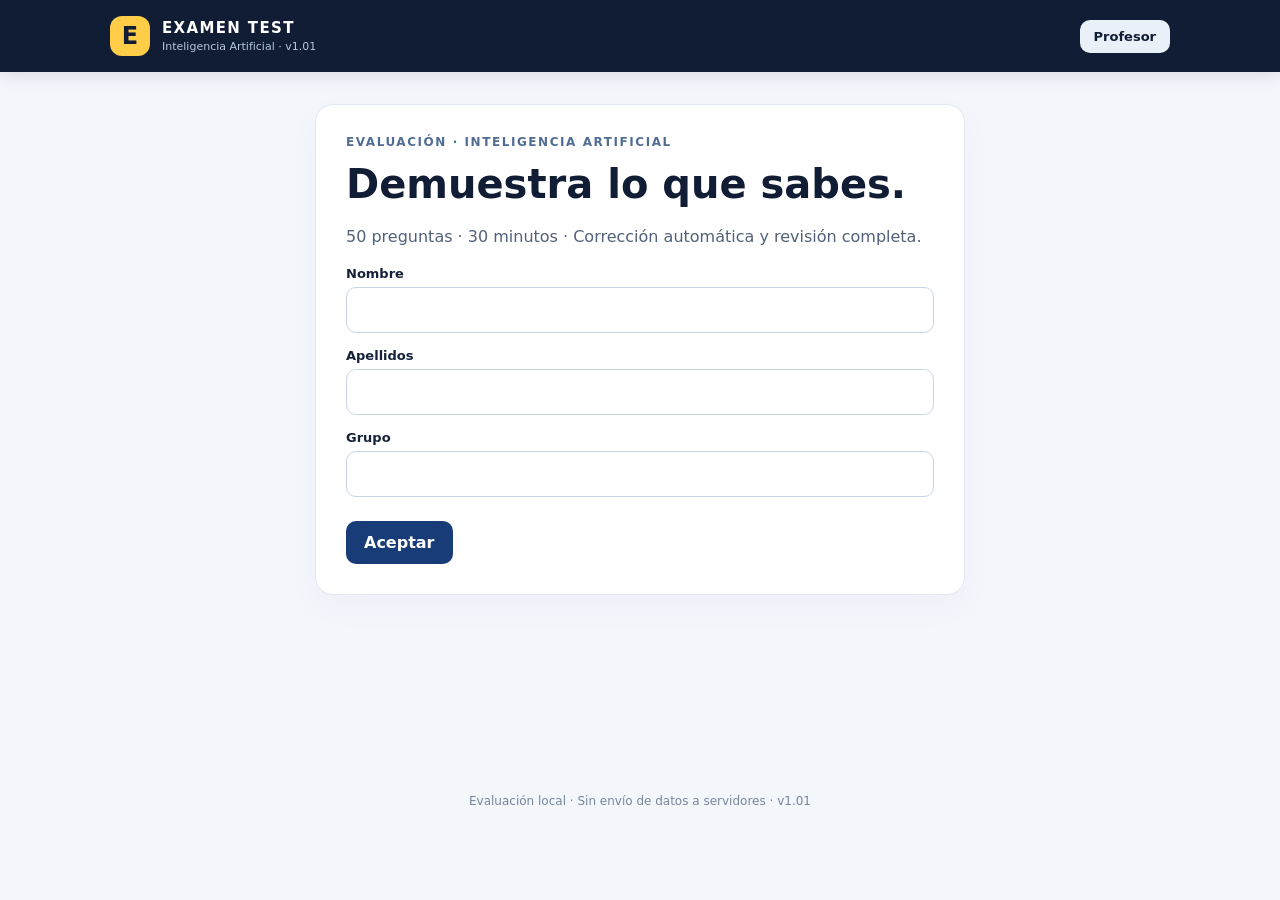
==== commit ba0dedbf: "Add files via upload" ====
--- a/index.html
+++ b/index.html
@@ -1 +1 @@
-<!doctype html><html lang="es"><head><meta charset="utf-8"><meta name="viewport" content="width=device-width,initial-scale=1"><meta name="theme-color" content="#101d34"><title>EXAMEN TEST · v1.01</title><link rel="manifest" href="manifest.json"><link rel="stylesheet" href="css/styles.css"></head><body><header><div class="brand"><span class="mark">E</span><div><strong>EXAMEN TEST</strong><small>Inteligencia Artificial · v1.01</small></div></div><div id="timer" class="timer" hidden>30:00</div></header><main id="app"></main><footer>Evaluación local · Sin envío de datos a servidores · v1.01</footer><script src="js/questions-embedded.js"></script><script src="js/app.js"></script></body></html>
+<!doctype html><html lang="es"><head><meta charset="utf-8"><meta name="viewport" content="width=device-width,initial-scale=1"><meta name="theme-color" content="#101d34"><title>EXAMEN TEST · v1.01</title><link rel="manifest" href="manifest.json"><link rel="stylesheet" href="css/styles.css"></head><body><header><div class="brand"><span class="mark">E</span><div><strong>EXAMEN TEST</strong><small>Inteligencia Artificial · v1.01</small></div></div><div id="timer" class="timer" hidden>30:00</div><button class="teacher-top" id="teacherTop" type="button">Profesor</button></header><main id="app"></main><footer>Evaluación local · Sin envío de datos a servidores · v1.01</footer><script src="js/questions-embedded.js"></script><script src="js/app.js"></script></body></html>
--- a/css/styles.css
+++ b/css/styles.css
@@ -1 +1,3 @@
 :root{font-family:Inter,system-ui,-apple-system,Segoe UI,Arial,sans-serif;color:#15223a;background:#f3f6fb}*{box-sizing:border-box}body{margin:0;min-height:100vh}header{background:#101d34;color:white;padding:16px max(20px,calc((100vw - 1060px)/2));display:flex;align-items:center;justify-content:space-between;position:sticky;top:0;z-index:5;box-shadow:0 3px 16px #15223a20}.brand{display:flex;align-items:center;gap:12px}.brand strong{display:block;letter-spacing:.09em;font-size:15px}.brand small{display:block;color:#b7c6dc;font-size:11px;margin-top:3px}.mark{width:40px;height:40px;background:#ffcd48;color:#101d34;border-radius:12px;display:grid;place-items:center;font-weight:900;font-size:24px}.timer{font-variant-numeric:tabular-nums;background:#243b5e;border-radius:10px;padding:9px 14px;font-size:22px;font-weight:800}.timer.warning{background:#b94d1e}.timer.danger{background:#ad2534;animation:pulse 1s infinite}@keyframes pulse{50%{opacity:.65}}main{max-width:1060px;margin:32px auto;padding:0 20px;min-height:70vh}.panel{background:white;border:1px solid #e1e8f2;border-radius:18px;padding:30px;box-shadow:0 12px 35px #1d355408}.narrow{max-width:650px;margin:auto}.eyebrow{text-transform:uppercase;letter-spacing:.13em;color:#526d93;font-size:12px;font-weight:800}.hero{font-size:clamp(26px,4vw,40px);margin:12px 0;color:#101d34;line-height:1.17}p{line-height:1.65;color:#526079}.muted{color:#61728c}label.field{display:block;font-size:13px;font-weight:700;margin:15px 0 6px}input[type=text]{width:100%;padding:13px 15px;border:1px solid #c9d5e4;border-radius:10px;font-size:16px}input:focus,button:focus-visible{outline:3px solid #e5b42e;outline-offset:2px}button{font:inherit;cursor:pointer;border:0;border-radius:10px;padding:12px 18px;font-weight:750;transition:filter .12s}button:hover{filter:brightness(.95)}button:disabled{opacity:.4;cursor:not-allowed}.primary{background:#173c77;color:white}.accent{background:#ffcd48;color:#17233a}.secondary{background:#eaf0f8;color:#213c62}.danger-btn{background:#fae8e8;color:#a32334}.actions{display:flex;gap:10px;flex-wrap:wrap;margin-top:24px}.info{background:#eef4fc;border-left:4px solid #3676ba;padding:14px 18px;border-radius:8px;margin:20px 0}.info p{margin:0}.topline{display:flex;justify-content:space-between;align-items:center;gap:14px}.progress{height:9px;background:#eaf0f7;border-radius:20px;overflow:hidden;margin:15px 0 24px}.progress>div{height:100%;background:#d6a92c;transition:width .2s}.question{font-size:clamp(19px,2.6vw,25px);font-weight:750;line-height:1.45;margin:20px 0 26px}.options{display:grid;gap:11px}.option{display:flex;gap:14px;align-items:flex-start;text-align:left;background:#fff;border:2px solid #dbe4f0;padding:16px;border-radius:12px;color:#23334d;line-height:1.5;font-weight:500}.option.selected{border-color:#205aaf;background:#edf4ff}.letter{background:#e9eef6;color:#35577d;width:30px;height:30px;border-radius:8px;display:grid;place-items:center;flex-shrink:0;font-weight:800}.option.selected .letter{background:#205aaf;color:white}.exam-grid{display:grid;grid-template-columns:minmax(0,1fr) 220px;gap:20px}.navgrid{display:grid;grid-template-columns:repeat(5,1fr);gap:7px}.navgrid button{padding:9px 0;border:1px solid #d7e1ef;background:#f1f4f9;font-size:12px}.navgrid button.done{background:#dcebe2;color:#1e6843}.navgrid button.current{background:#1b427a;color:white}.side h3{font-size:15px;margin:0 0 15px}.side p{font-size:12px}.score{font-size:64px;color:#143f7a;font-weight:900;line-height:1.1}.stats{display:grid;grid-template-columns:repeat(4,1fr);gap:10px;margin:20px 0}.stat{background:#f1f5fa;padding:16px;border-radius:12px}.stat strong{display:block;font-size:23px}.stat span{font-size:12px;color:#5c6c84}.review{border:1px solid #e2e8f1;border-radius:12px;padding:18px;margin:12px 0;break-inside:avoid}.review h3{font-size:16px;line-height:1.5}.review p{margin:5px 0;font-size:13px}.correct{color:#177449;font-weight:800}.incorrect{color:#b42b37;font-weight:800}.blank{color:#846315;font-weight:800}table{border-collapse:collapse;width:100%;font-size:13px}th,td{padding:11px;text-align:left;border-bottom:1px solid #e2e8f1}th{background:#f0f4fa}table button{padding:7px 10px}.table-wrap{overflow-x:auto}.privacy{font-size:12px}footer{text-align:center;color:#78869a;padding:28px 15px;font-size:12px}.hidden{display:none!important}.notice{padding:12px;border-radius:9px;background:#fff5da;color:#805c12;margin:12px 0}.teacher-entry{margin-top:30px;border-top:1px solid #e6edf5;padding-top:18px}.pill{display:inline-block;padding:5px 10px;background:#e9eff8;border-radius:20px;font-size:12px;font-weight:700}@media(max-width:720px){main{margin:18px auto;padding:0 12px}.panel{padding:19px}.exam-grid{grid-template-columns:1fr}.side{order:2}.stats{grid-template-columns:repeat(2,1fr)}.actions button{flex:1}.brand small{font-size:10px}header{padding:12px}.timer{font-size:18px}}@media print{header,footer,.no-print,.actions,.side{display:none!important}body{background:white}main{max-width:none;margin:0;padding:0}.panel{box-shadow:none;border:0;padding:0}.review{page-break-inside:avoid}.score{font-size:38px}button{display:none!important}}
+
+.teacher-top{background:#eaf0f8;color:#101d34;padding:9px 14px;margin-left:12px;font-size:13px}.teacher-top:hover{background:#fff}.panel form .actions{margin-top:24px}
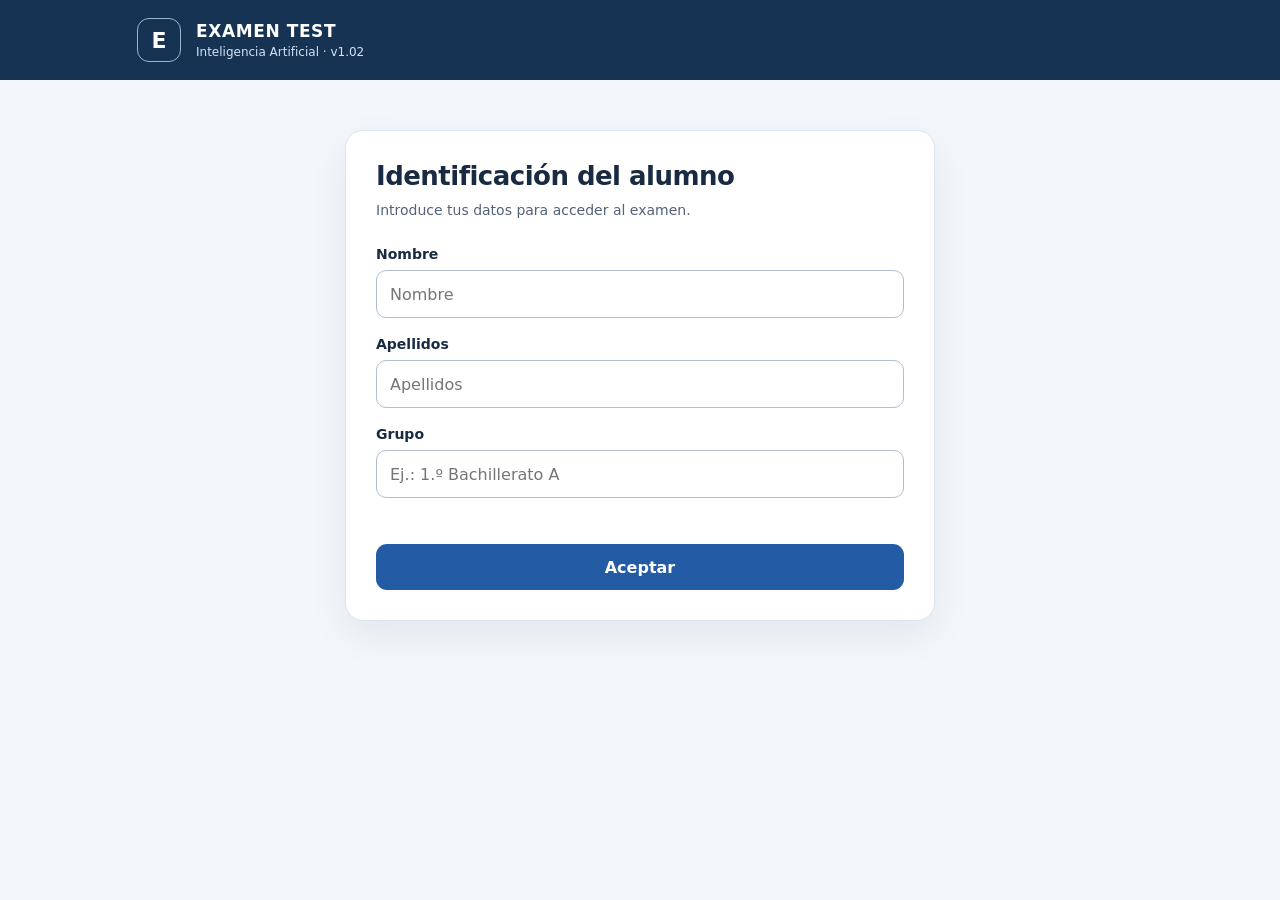
==== commit fc6e0838: "Add files via upload" ====
--- a/index.html
+++ b/index.html
@@ -1 +1,134 @@
-<!doctype html><html lang="es"><head><meta charset="utf-8"><meta name="viewport" content="width=device-width,initial-scale=1"><meta name="theme-color" content="#101d34"><title>EXAMEN TEST · v1.01</title><link rel="manifest" href="manifest.json"><link rel="stylesheet" href="css/styles.css"></head><body><header><div class="brand"><span class="mark">E</span><div><strong>EXAMEN TEST</strong><small>Inteligencia Artificial · v1.01</small></div></div><div id="timer" class="timer" hidden>30:00</div><button class="teacher-top" id="teacherTop" type="button">Profesor</button></header><main id="app"></main><footer>Evaluación local · Sin envío de datos a servidores · v1.01</footer><script src="js/questions-embedded.js"></script><script src="js/app.js"></script></body></html>
+<!doctype html>
+<html lang="es">
+<head>
+<meta charset="utf-8">
+<meta name="viewport" content="width=device-width, initial-scale=1">
+<meta name="theme-color" content="#173354">
+<meta name="description" content="Examen de Inteligencia Artificial. 50 preguntas, 30 minutos y resultado descargable en PDF. Sin envíos de datos.">
+<title>EXAMEN TEST · Inteligencia Artificial · v1.02</title>
+<style>
+:root{color-scheme:light;--ink:#192b43;--soft:#53627a;--blue:#235ba4;--blue-deep:#183b72;--paper:#fff;--bg:#f3f6fa;--edge:#dce4ef;--good:#1d7d52;--bad:#bd3a46;--warn:#ad6d16;--shadow:0 14px 38px rgba(18,38,68,.07)}
+*{box-sizing:border-box}html{font-family:system-ui,-apple-system,BlinkMacSystemFont,"Segoe UI",sans-serif;-webkit-text-size-adjust:100%;scroll-behavior:smooth}body{background:var(--bg);color:var(--ink);margin:0;min-width:280px}button,input{font:inherit}button{cursor:pointer}button:disabled{opacity:.55;cursor:not-allowed}button:focus-visible,input:focus-visible{outline:3px solid #7fb3f5;outline-offset:2px}
+header{background:#173354;color:white}header .shell{max-width:1050px;margin:auto;min-height:80px;display:flex;align-items:center;gap:15px;padding:12px 22px}.brandmark{width:44px;height:44px;border:1px solid #9db4d0;border-radius:12px;display:grid;place-items:center;font-size:22px;font-weight:800;flex:none}.brandtext strong{display:block;font-size:17px;letter-spacing:.035em}.brandtext small{display:block;font-size:12px;color:#d5e1f3;margin-top:4px}
+main{max-width:1050px;margin:0 auto;padding:32px 20px 58px}.panel{background:var(--paper);border:1px solid var(--edge);border-radius:18px;padding:30px;box-shadow:var(--shadow)}.narrow{max-width:590px;margin:18px auto}.section-title{margin:0 0 8px;font-size:26px;letter-spacing:-.02em}.subtitle{margin:0 0 25px;color:var(--soft);font-size:14px;line-height:1.6}.hidden{display:none!important}.field{margin:0 0 18px}.field label{font-weight:650;display:block;font-size:14px;margin-bottom:8px}.field input{display:block;width:100%;height:48px;border:1px solid #afbed1;border-radius:10px;padding:0 13px;background:#fff;color:var(--ink)}.field input:invalid:focus{border-color:var(--bad)}.actions{display:flex;flex-wrap:wrap;align-items:center;gap:10px}.primary,.secondary,.danger,.plain{border-radius:11px;padding:12px 19px;min-height:46px;font-weight:650;border:1px solid transparent;transition:filter .14s}.primary{background:var(--blue);color:#fff}.primary:hover{filter:brightness(.93)}.secondary{background:#edf3fc;color:var(--blue-deep);border-color:#d1dded}.danger{background:#fff0f0;color:var(--bad);border-color:#ecc7cc}.plain{background:transparent;color:var(--soft);border-color:var(--edge)}.full{width:100%}.notice{border:1px solid #d6e4f7;background:#f4f8ff;border-radius:12px;padding:14px 16px;color:#354968;line-height:1.5;font-size:14px}.notice.warning{background:#fffbf0;border-color:#eddaa8;color:#745216}.notice.error{background:#fff3f3;border-color:#efcaca;color:#8f303a}.info-tiles{display:grid;grid-template-columns:repeat(3,minmax(0,1fr));gap:10px;margin:24px 0}.tile{background:#f3f7fc;padding:16px;border-radius:12px;text-align:center}.tile strong{display:block;font-size:22px;color:var(--blue-deep)}.tile span{font-size:12px;color:var(--soft)}.rules{padding-left:23px;color:#37485f;line-height:1.75;margin:16px 0 25px}.rules li{margin:6px 0}
+.quiz-top{position:sticky;top:0;z-index:10;background:#fff;border-bottom:1px solid var(--edge);padding:10px 0;display:flex;align-items:center;justify-content:space-between;gap:15px;flex-wrap:wrap;margin-bottom:16px}.quiz-head{font-size:14px;color:var(--soft)}.quiz-head strong{display:block;font-size:16px;color:var(--ink);margin-top:3px}.timer{background:#e7f0fd;color:var(--blue-deep);border:1px solid #c9ddfa;border-radius:12px;padding:10px 17px;min-width:126px;text-align:center;font-weight:750;font-variant-numeric:tabular-nums;font-size:23px}.timer.urgent{background:#fff3df;color:#86520d;border-color:#f2c883}.timer.critical{background:#fee7e7;color:#a72835;border-color:#efa3aa}.progress{height:9px;background:#e7ecf3;border-radius:20px;overflow:hidden;margin:5px 0 25px}.progress div{height:100%;width:0;background:var(--blue);border-radius:20px;transition:width .14s}.question{font-size:clamp(19px,3vw,24px);font-weight:650;line-height:1.47;margin:0 0 25px;letter-spacing:-.012em}.answers{display:grid;gap:11px;margin-bottom:23px}.answer{display:flex;align-items:center;gap:14px;width:100%;text-align:left;padding:14px 16px;border:1.5px solid #ccd8e6;border-radius:12px;background:#fff;color:var(--ink);line-height:1.5;min-height:62px}.answer:hover{border-color:#7ca7dd;background:#fafcff}.answer.selected{border-color:var(--blue);background:#edf4ff;box-shadow:inset 0 0 0 1px var(--blue)}.answer-letter{display:grid;place-items:center;flex:none;width:30px;height:30px;border:1px solid #c4d0de;border-radius:8px;color:#405570;font-weight:700;background:#f5f7fa}.answer.selected .answer-letter{color:#fff;border-color:var(--blue);background:var(--blue)}.quiz-actions{display:flex;gap:9px;flex-wrap:wrap;align-items:center;justify-content:space-between;margin-top:14px}.quiz-actions-left,.quiz-actions-right{display:flex;flex-wrap:wrap;gap:9px}.grid-title{font-size:15px;font-weight:700;margin:26px 0 10px}.grid-legend{color:var(--soft);font-size:12px;margin-bottom:13px}.question-grid{display:grid;grid-template-columns:repeat(10,minmax(0,1fr));gap:8px}.question-grid button{border:1px solid #d3deea;min-width:0;min-height:37px;background:#f6f8fb;border-radius:8px;font-weight:650;color:#526079}.question-grid button.answered{background:#e5f5ec;color:#176b46;border-color:#a8dbc0}.question-grid button.current{outline:2px solid var(--blue);outline-offset:1px;background:var(--blue);color:#fff;border-color:var(--blue)}.grid-item{display:block}.review{display:grid;gap:13px;margin:25px 0}.review-item{border:1px solid var(--edge);border-radius:12px;padding:18px;background:#fff}.review-item.good{border-left:4px solid var(--good)}.review-item.bad{border-left:4px solid var(--bad)}.review-item.blank{border-left:4px solid var(--warn)}.review-q{font-weight:700;margin-bottom:9px;line-height:1.48}.review-option{font-size:14px;line-height:1.55;margin:3px 0;color:#42546b}.review-option b{color:var(--good)}.review-option .my-wrong{color:var(--bad);font-weight:750}.review-status{font-size:13px;color:var(--soft);margin-top:11px}.score{font-variant-numeric:tabular-nums;letter-spacing:-.02em;font-size:43px;line-height:1.1;font-weight:800;color:var(--blue-deep);margin:8px 0}.result-head{display:flex;align-items:flex-start;justify-content:space-between;gap:16px;flex-wrap:wrap}.result-head .subtitle{margin-bottom:10px}.result-metrics{display:grid;grid-template-columns:repeat(3,minmax(0,1fr));gap:10px;margin:20px 0}.metric{padding:15px;border:1px solid var(--edge);border-radius:11px;text-align:center}.metric b{font-size:24px;display:block}.metric span{color:var(--soft);font-size:12px}.tiny{color:var(--soft);font-size:12px;line-height:1.5}.callout{margin-top:22px}.status{min-height:20px;margin:8px 0;color:var(--bad);font-size:13px}.version{font-size:11px;color:var(--soft);text-align:right;margin-top:16px}.focus-warning{font-weight:600;color:#a15a12;font-size:13px;margin-top:10px}.noscript{padding:15px;background:#ffe6e6;color:#7a1c1c}
+@media(max-width:700px){header .shell{min-height:69px;padding:11px 16px}main{padding:18px 10px 45px}.panel{padding:22px 16px;border-radius:14px}.section-title{font-size:23px}.question-grid{grid-template-columns:repeat(5,minmax(0,1fr));gap:8px}.question-grid button{min-height:41px}.quiz-actions{align-items:stretch}.quiz-actions-left,.quiz-actions-right{width:100%;justify-content:space-between}.quiz-actions-left>*{flex:1}.quiz-actions-right>*{flex:1}.info-tiles{gap:7px}.tile{padding:12px 5px}.tile strong{font-size:20px}.result-metrics{gap:6px}.metric{padding:12px 5px}.metric b{font-size:21px}.answer{padding:12px 10px;gap:9px}.brandtext strong{font-size:16px}}
+@media(max-width:390px){.quiz-actions-left,.quiz-actions-right{flex-direction:column}.quiz-actions-left>*,.quiz-actions-right>*{width:100%}}
+@media print{body{background:white;color:black}header,.actions,.quiz-actions,.grid-title,.question-grid,.grid-legend,.version{display:none!important}main{padding:0;max-width:none}.panel{border:0;box-shadow:none;padding:0}.review-item{break-inside:avoid}.review-item,.tile{background:#fff}}
+</style>
+</head>
+<body>
+<header><div class="shell"><div class="brandmark" aria-hidden="true">E</div><div class="brandtext"><strong>EXAMEN TEST</strong><small>Inteligencia Artificial · v1.02</small></div></div></header>
+<main id="main">
+<section id="screen-entry" class="panel narrow" aria-labelledby="entry-title">
+<h1 id="entry-title" class="section-title">Identificación del alumno</h1>
+<p class="subtitle">Introduce tus datos para acceder al examen.</p>
+<form id="identity-form" novalidate>
+<div class="field"><label for="student-name">Nombre</label><input type="text" id="student-name" autocomplete="given-name" maxlength="80" required placeholder="Nombre"></div>
+<div class="field"><label for="student-surname">Apellidos</label><input type="text" id="student-surname" autocomplete="family-name" maxlength="120" required placeholder="Apellidos"></div>
+<div class="field"><label for="student-group">Grupo</label><input type="text" id="student-group" maxlength="50" required placeholder="Ej.: 1.º Bachillerato A"></div>
+<div id="entry-error" class="status" role="alert"></div>
+<button type="submit" class="primary full" id="accept-btn">Aceptar</button>
+</form>
+</section>
+<section id="screen-instructions" class="panel narrow hidden" aria-labelledby="instructions-title">
+<h1 class="section-title" id="instructions-title">Instrucciones del examen</h1>
+<p id="student-confirmation" class="subtitle"></p>
+<div class="info-tiles"><div class="tile"><strong>50</strong><span>preguntas</span></div><div class="tile"><strong>30 min</strong><span>duración</span></div><div class="tile"><strong>10</strong><span>nota máxima</span></div></div>
+<ul class="rules"><li>Cada pregunta tiene cuatro opciones y solo una correcta.</li><li>Los aciertos suman <strong>0,20</strong>; los errores restan <strong>0,05</strong>; en blanco puntúa <strong>0</strong>.</li><li>Las preguntas y sus respuestas aparecen en orden aleatorio.</li><li>Puedes navegar y cambiar tus respuestas mientras quede tiempo.</li><li>El examen finaliza automáticamente al llegar a cero.</li><li>Al terminar, descarga el PDF y entrégalo a tu profesor.</li></ul>
+<div class="notice">El examen funciona en este dispositivo. Tus respuestas no se envían a ningún servidor. Si cierras la página, el tiempo sigue contando.</div>
+<div class="actions" style="margin-top:20px"><button class="secondary" type="button" id="back-entry">Volver</button><button type="button" class="primary" id="start-exam">Comenzar examen</button></div>
+</section>
+<section id="screen-resume" class="panel narrow hidden" aria-labelledby="resume-title"><h1 id="resume-title" class="section-title">Examen guardado</h1><p id="resume-summary" class="subtitle"></p><div class="notice warning" id="resume-notice">El tiempo del examen continúa contando aunque cierres esta página.</div><div class="actions" style="margin-top:20px"><button type="button" class="primary" id="resume-exam">Continuar examen</button><button type="button" class="danger" id="abandon-exam">Abandonar examen</button></div></section>
+<section id="screen-quiz" class="panel hidden" aria-labelledby="question-text">
+<div class="quiz-top"><div class="quiz-head"><span id="student-quiz-name"></span><strong id="question-count"></strong></div><div class="timer" id="timer" role="timer" aria-label="Tiempo restante">30:00</div></div>
+<div class="progress" role="progressbar" aria-label="Preguntas respondidas" aria-valuemin="0" aria-valuemax="50" aria-valuenow="0" id="progress-track"><div id="progress-bar"></div></div>
+<h1 class="question" id="question-text"></h1>
+<div id="answer-options" class="answers" role="group" aria-label="Opciones de respuesta"></div>
+<div class="quiz-actions"><div class="quiz-actions-left"><button type="button" class="secondary" id="prev-q">Anterior</button><button type="button" class="plain" id="clear-answer">Borrar respuesta</button></div><div class="quiz-actions-right"><button type="button" class="primary" id="next-q">Siguiente</button><button type="button" class="danger hidden" id="finish-exam">Finalizar examen</button></div></div>
+<h2 class="grid-title">Ir a una pregunta</h2><div class="grid-legend">Azul: actual · Verde: contestada · Gris: pendiente</div><div class="question-grid" id="question-grid" aria-label="Navegación por preguntas"></div>
+<p class="focus-warning" id="focus-notice" aria-live="polite"></p>
+</section>
+<section id="screen-result" class="panel hidden" aria-labelledby="result-title">
+<div class="result-head"><div><h1 class="section-title" id="result-title">Examen finalizado</h1><p class="subtitle" id="result-student"></p><div class="score" id="result-score"></div><div class="tiny" id="result-times"></div></div><div class="actions"><button class="primary" id="download-pdf" type="button">Descargar PDF</button><button class="secondary" id="print-result" type="button">Imprimir / guardar PDF</button></div></div>
+<div class="result-metrics"><div class="metric"><b id="result-correct">0</b><span>Aciertos</span></div><div class="metric"><b id="result-wrong">0</b><span>Errores</span></div><div class="metric"><b id="result-blank">0</b><span>En blanco</span></div></div>
+<div class="notice">Descarga el PDF y envíaselo a tu profesor. No se envían resultados automáticamente.</div><p class="status" id="pdf-status" role="status"></p>
+<h2 class="grid-title">Revisión de las 50 preguntas (orden original)</h2><div class="review" id="review-list"></div>
+<div class="actions"><button type="button" class="plain" id="new-exam">Nuevo examen</button></div>
+</section>
+<section id="screen-failure" class="panel narrow hidden"><h1 class="section-title">No se puede iniciar el examen</h1><div class="notice error" id="fatal-message"></div></section>
+<noscript><div class="noscript">Para realizar este examen es necesario activar JavaScript en el navegador.</div></noscript>
+</main>
+<script id="exam-question-bank" type="application/json">[{"id":1,"question":"¿Qué distingue fundamentalmente la capacidad de una máquina para ejecutar una labor compleja de la cognición humana?","options":[{"id":"A","text":"La velocidad de procesamiento de datos masivos frente a la lentitud biológica."},{"id":"B","text":"La capacidad de la máquina para imitar conductas inteligentes sin poseer conciencia ni comprensión real."},{"id":"C","text":"La dependencia exclusiva de reglas lógicas preprogramadas por ingenieros."},{"id":"D","text":"La imposibilidad de las máquinas para adaptarse a entornos físicos cambiantes."}],"correctOptionId":"B"},{"id":2,"question":"¿Cuál fue la contribución principal de la Conferencia de Dartmouth celebrada en 1956?","options":[{"id":"A","text":"La creación del primer modelo de lenguaje capaz de superar el Test de Turing."},{"id":"B","text":"El desarrollo de las primeras redes neuronales profundas aplicadas al reconocimiento de voz."},{"id":"C","text":"La formalización y acuñación del término Artificial Intelligence por parte de investigadores como McCarthy y Minsky."},{"id":"D","text":"El inicio de los llamados «inviernos de la IA» debido al recorte de financiación gubernamental."}],"correctOptionId":"C"},{"id":3,"question":"¿Qué caracterizó a los períodos conocidos históricamente como «Inviernos de la IA»?","options":[{"id":"A","text":"El auge de sistemas basados en el aprendizaje automático a partir de datos masivos."},{"id":"B","text":"Una caída drástica en el interés y la inversión al no cumplirse las expectativas desmedidas de la época."},{"id":"C","text":"La transición definitiva de la lógica simbólica hacia la generación de contenido multimedia."},{"id":"D","text":"El dominio exclusivo de la inteligencia artificial general en entornos de simulación industrial."}],"correctOptionId":"B"},{"id":4,"question":"¿Cómo se resume la evolución histórica de los paradigmas técnicos en la Inteligencia Artificial?","options":[{"id":"A","text":"Redes neuronales → Reglas simbólicas → Modelos generativos → Aprendizaje automático."},{"id":"B","text":"Reglas y lógica → Aprendizaje automático a partir de datos → Redes neuronales → Modelos generativos."},{"id":"C","text":"Modelos generativos → Lógica simbólica → Aprendizaje profundo → Automatización básica."},{"id":"D","text":"Aprendizaje por refuerzo → Sistemas expertos → Computación cuántica → IA específica."}],"correctOptionId":"B"},{"id":5,"question":"¿Por qué un sistema experto en ajedrez que derrota a campeones mundiales se clasifica como ANI (IA Específica)?","options":[{"id":"A","text":"Porque carece de conexión a internet para consultar bases de datos externas durante la partida."},{"id":"B","text":"Porque su diseño le permite alcanzar la excelencia en un dominio concreto, pero es incapaz de transferir ese conocimiento a otras actividades cotidianas."},{"id":"C","text":"Porque utiliza sensores físicos para mover las piezas sin intervención humana."},{"id":"D","text":"Porque requiere ser reprogramado manualmente tras cada movimiento del oponente."}],"correctOptionId":"B"},{"id":6,"question":"¿Qué cualidad definiría a una hipotética Inteligencia Artificial General (AGI) frente a los sistemas actuales?","options":[{"id":"A","text":"La capacidad de generar fotografías hiperrealistas en cuestión de segundos."},{"id":"B","text":"La habilidad para aprender, razonar de manera flexible y aplicar conocimientos de un ámbito a otro sin necesidad de reentrenamiento constante."},{"id":"C","text":"El procesamiento exclusivo de lenguaje natural mediante modelos estadísticos de predicción."},{"id":"D","text":"La ejecución infalible de instrucciones fijas en entornos industriales controlados."}],"correctOptionId":"B"},{"id":7,"question":"¿En qué se diferencia el funcionamiento de la IA generativa respecto al de una base de datos tradicional?","options":[{"id":"A","text":"La IA generativa almacena copias exactas de documentos para recuperarlos mediante palabras clave."},{"id":"B","text":"La IA generativa sintetiza creaciones originales a partir de los patrones estadísticos asimilados durante su fase de entrenamiento."},{"id":"C","text":"Las bases de datos tradicionales pueden inventar referencias bibliográficas cuando no encuentran un registro."},{"id":"D","text":"La IA generativa únicamente opera con información numérica, mientras que las bases de datos gestionan contenido multimedia."}],"correctOptionId":"B"},{"id":8,"question":"¿Cuál es el mecanismo subyacente mediante el cual operan los Grandes Modelos de Lenguaje (LLM)?","options":[{"id":"A","text":"La búsqueda en tiempo real de respuestas preescritas por expertos humanos en enciclopedias digitales."},{"id":"B","text":"El cálculo estadístico orientado a predecir cuál es la siguiente palabra más probable dentro de una secuencia."},{"id":"C","text":"La traducción directa de código binario a reglas gramaticales fijas de lógica simbólica."},{"id":"D","text":"La comprensión consciente del significado emocional de cada término utilizado por el usuario."}],"correctOptionId":"B"},{"id":9,"question":"¿A qué fenómeno se refiere el concepto de «alucinación» en el contexto de la IA generativa?","options":[{"id":"A","text":"A la incapacidad del sistema para procesar formatos de audio y vídeo simultáneamente."},{"id":"B","text":"A la generación de datos falsos, referencias inexistentes o afirmaciones inventadas presentadas con aparente seguridad."},{"id":"C","text":"Al fallo mecánico de los sensores ópticos cuando existe baja luminosidad en el entorno."},{"id":"D","text":"A la saturación de la memoria del modelo cuando se introducen instrucciones demasiado largas."}],"correctOptionId":"B"},{"id":10,"question":"¿Cuál es la diferencia estructural entre la programación tradicional y el enfoque del Machine Learning?","options":[{"id":"A","text":"En la programación tradicional se introducen datos y resultados para obtener reglas; en el Machine Learning se introducen reglas y datos para obtener resultados."},{"id":"B","text":"En la programación tradicional el humano codifica las reglas explícitas; en el Machine Learning el sistema deduce los patrones a partir de datos y resultados conocidos."},{"id":"C","text":"El Machine Learning prescinde por completo de los datos históricos, basándose únicamente en la lógica deductiva."},{"id":"D","text":"La programación tradicional se utiliza exclusivamente para robótica, mientras que el Machine Learning solo sirve para textos."}],"correctOptionId":"B"},{"id":11,"question":"¿Qué relación jerárquica y técnica existe entre la Inteligencia Artificial, el Machine Learning y el Deep Learning?","options":[{"id":"A","text":"Son tres disciplinas independientes que compiten por resolver problemas de automatización industrial."},{"id":"B","text":"El Deep Learning es una subdisciplina del Machine Learning, el cual a su vez forma parte del campo más amplio de la Inteligencia Artificial."},{"id":"C","text":"El Machine Learning es una técnica avanzada derivada de las redes neuronales profundas del Deep Learning."},{"id":"D","text":"La Inteligencia Artificial es el componente técnico específico que permite funcionar al Deep Learning."}],"correctOptionId":"B"},{"id":12,"question":"¿De qué manera procesa la información una red neuronal profunda (Deep Learning) para clasificar una imagen?","options":[{"id":"A","text":"Comparando píxel por píxel la fotografía con una única plantilla almacenada en su memoria."},{"id":"B","text":"Mediante un flujo que va desde una capa de entrada, atraviesa múltiples capas ocultas que extraen patrones complejos, hasta llegar a una capa de salida."},{"id":"C","text":"Aplicando una única regla condicional basada en el brillo y el contraste general del archivo."},{"id":"D","text":"Solicitando la intervención de un operador humano en cada fase intermedia del análisis."}],"correctOptionId":"B"},{"id":13,"question":"¿Cuál es la diferencia esencial entre un sistema de automatización convencional y uno basado en Inteligencia Artificial?","options":[{"id":"A","text":"La automatización sigue instrucciones fijas y predecibles sin adaptarse, mientras que la IA analiza datos para inferir patrones y actuar según probabilidades."},{"id":"B","text":"La automatización requiere sensores físicos avanzados, mientras que la IA solo funciona en entornos virtuales."},{"id":"C","text":"La IA garantiza un comportamiento 100 % determinista, mientras que la automatización se basa en la improvisación estadística."},{"id":"D","text":"No existe diferencia técnica; ambos términos son sinónimos empleados en distintos sectores industriales."}],"correctOptionId":"A"},{"id":14,"question":"En un sistema de climatización inteligente que combina IA y automatización, ¿qué función cumple exactamente la Inteligencia Artificial?","options":[{"id":"A","text":"Medir físicamente los grados centígrados y el porcentaje de humedad ambiental."},{"id":"B","text":"Encender mecánicamente el compresor eléctrico cuando recibe una orden directa."},{"id":"C","text":"Analizar los patrones de los datos recogidos para predecir variaciones térmicas y determinar la necesidad de actuar."},{"id":"D","text":"Mantener el sistema apagado a una hora fija previamente programada por el usuario."}],"correctOptionId":"C"},{"id":15,"question":"¿Cómo se define el ciclo operativo fundamental de un sistema inteligente que interactúa con el entorno?","options":[{"id":"A","text":"Programar → Ejecutar → Reiniciar → Almacenar."},{"id":"B","text":"Percibir → Procesar → Decidir → Actuar → Aprender."},{"id":"C","text":"Simular → Validar → Comercializar → Descartar."},{"id":"D","text":"Clasificar → Etiquetar → Traducir → Publicar."}],"correctOptionId":"B"},{"id":16,"question":"Dentro de la arquitectura de un sistema inteligente conectado al mundo físico, ¿qué papel desempeñan los sensores?","options":[{"id":"A","text":"Ejecutan las acciones físicas sobre el entorno, funcionando de manera análoga a los músculos."},{"id":"B","text":"Captan magnitudes del entorno (como luz, distancia o temperatura) actuando como los «sentidos» de la máquina."},{"id":"C","text":"Almacenan los modelos de lenguaje para generar respuestas textuales coherentes."},{"id":"D","text":"Evalúan la ética y responsabilidad de las decisiones tomadas por el algoritmo."}],"correctOptionId":"B"},{"id":17,"question":"¿Qué consecuencia directa tiene la falta de datos adecuados o de calidad en la fase de entrada de un sistema inteligente?","options":[{"id":"A","text":"El sistema compensa la carencia utilizando reglas lógicas simbólicas de forma automática."},{"id":"B","text":"El rendimiento del sistema se ve gravemente comprometido, pudiendo funcionar de manera errónea o fallar por completo."},{"id":"C","text":"Los actuadores aumentan su velocidad de respuesta para evitar retrasos en la ejecución."},{"id":"D","text":"El modelo se convierte automáticamente en una Inteligencia Artificial General para resolver el problema."}],"correctOptionId":"B"},{"id":18,"question":"¿Cuál de los siguientes elementos constituye un ejemplo de «actuador» en un sistema robótico o de IoT?","options":[{"id":"A","text":"Un acelerómetro que mide la inclinación y el movimiento del dispositivo."},{"id":"B","text":"Un sensor ultrasónico que calcula la distancia respecto a un obstáculo."},{"id":"C","text":"Un servomotor, una válvula o un brazo robótico que modifica el entorno físico tras recibir una orden."},{"id":"D","text":"Un algoritmo de Deep Learning que identifica una silueta humana en una fotografía."}],"correctOptionId":"C"},{"id":19,"question":"En el ejemplo práctico de un robot aspirador, ¿qué ocurre inmediatamente después de que el sistema decide hacia dónde desplazarse?","options":[{"id":"A","text":"Los sensores detectan por primera vez la presencia de paredes en la habitación."},{"id":"B","text":"Los actuadores ponen en marcha los motores y mueven las ruedas para ejecutar el desplazamiento."},{"id":"C","text":"El sistema entra en un «invierno de la IA» debido a la complejidad del mapa generado."},{"id":"D","text":"Se detiene el ciclo de forma definitiva al haberse completado la única tarea programada."}],"correctOptionId":"B"},{"id":20,"question":"¿Cuál es la principal ventaja de entrenar a un sistema de IA en un entorno simulado antes de llevarlo al mundo real?","options":[{"id":"A","text":"Garantiza que los datos obtenidos sean 100 % idénticos a la imprevisibilidad del mundo físico."},{"id":"B","text":"Permite ejecutar millones de pruebas a gran velocidad, bajo condiciones controladas y sin riesgo de daños físicos ni altos costes."},{"id":"C","text":"Elimina la necesidad de utilizar algoritmos de procesamiento durante la fase de aprendizaje."},{"id":"D","text":"Permite que el sistema adquiera conciencia humana antes de interactuar con personas."}],"correctOptionId":"B"},{"id":21,"question":"¿Qué limitación o desventaja presenta el aprendizaje realizado directamente en entornos reales?","options":[{"id":"A","text":"Imposibilita la validación del comportamiento verdadero de la máquina en su destino final."},{"id":"B","text":"Conlleva un menor control sobre las variables del entorno, mayor consumo de tiempo y el riesgo de que los errores provoquen daños materiales o físicos."},{"id":"C","text":"Impide el uso de sensores y actuadores físicos durante las pruebas de campo."},{"id":"D","text":"Solo permite entrenar sistemas basados en reglas fijas de automatización doméstica."}],"correctOptionId":"B"},{"id":22,"question":"¿Cuál es la estrategia habitual en el desarrollo de sistemas complejos como los vehículos autónomos respecto a los entornos de aprendizaje?","options":[{"id":"A","text":"Entrenarlos exclusivamente en carreteras reales desde el primer segundo para evitar sesgos de simulación."},{"id":"B","text":"Entrenarlos inicialmente en simuladores virtuales para que cometan errores sin peligro, y posteriormente adaptarlos y validarlos en el mundo real."},{"id":"C","text":"Utilizar únicamente entornos simulados y prohibir su despliegue en entornos físicos no controlados."},{"id":"D","text":"Sustituir los sensores físicos por bases de datos estáticas durante la conducción real."}],"correctOptionId":"B"},{"id":23,"question":"¿Qué ejemplo ilustra correctamente la combinación de una regla de automatización con un patrón de probabilidad de IA?","options":[{"id":"A","text":"«Si el reloj marca las 08:00, sube las persianas; si marca las 22:00, bájalas»."},{"id":"B","text":"«Si la cámara detecta una silueta que probablemente sea una persona delante del robot, entonces ordena al motor que frene»."},{"id":"C","text":"«Si la nota del examen es igual o superior a 5, el sistema imprime la palabra aprobado»."},{"id":"D","text":"«Si el usuario introduce un texto, el sistema busca la coincidencia exacta en un diccionario»."}],"correctOptionId":"B"},{"id":24,"question":"¿Por qué el texto advierte sobre la necesidad de verificar la información generada por modelos como GPT, Gemini o Claude en ámbitos académicos?","options":[{"id":"A","text":"Porque estos modelos solo tienen acceso a información publicada antes de la Conferencia de Dartmouth."},{"id":"B","text":"Porque al funcionar mediante predicción estadística de palabras y no como fuentes enciclopédicas verificadas, pueden fabricar datos falsos con apariencia verosímil."},{"id":"C","text":"Porque sus respuestas están cifradas mediante lógica simbólica que requiere traducción manual."},{"id":"D","text":"Porque están diseñados exclusivamente para la generación de clips de vídeo y música, fallando siempre en texto."}],"correctOptionId":"B"},{"id":25,"question":"Según la reflexión final del documento, ¿qué actitud debe adoptar un estudiante ante el despliegue actual de la Inteligencia Artificial?","options":[{"id":"A","text":"Delegar todas sus decisiones académicas y personales en la IA debido a su infalibilidad técnica."},{"id":"B","text":"Comprender sus fundamentos técnicos para utilizarla con sentido crítico, verificando sus resultados y considerando sus implicaciones éticas."},{"id":"C","text":"Rechazar el uso de herramientas generativas hasta que se alcance el desarrollo consensuado de la Inteligencia Artificial General."},{"id":"D","text":"Asumir que la IA posee criterios morales propios que garantizan un impacto social siempre positivo."}],"correctOptionId":"B"},{"id":26,"question":"¿Por qué se considera que los contenidos de seguridad, privacidad y ética digital constituyen una base imprescindible en este curso?","options":[{"id":"A","text":"Porque sustituyen por completo la necesidad de aprender lenguajes de programación."},{"id":"B","text":"Porque aportan los criterios de evaluación y hábitos responsables necesarios para utilizar, diseñar o evaluar cualquier sistema tecnológico posterior."},{"id":"C","text":"Porque garantizan que los dispositivos queden inmunes de forma permanente frente a cualquier ciberataque futuro."},{"id":"D","text":"Porque son requisitos legales exclusivos para los desarrolladores de software comercial."}],"correctOptionId":"B"},{"id":27,"question":"Un servidor corporativo sufre un ataque que cifra sus bases de datos e impide que los empleados accedan a sus archivos durante la jornada laboral, aunque la información no haya sido filtrada al exterior. ¿Qué principio básico de la seguridad informática se ha vulnerado directamente?","options":[{"id":"A","text":"Exclusivamente la confidencialidad de las comunicaciones."},{"id":"B","text":"La disponibilidad, ya que un sistema seguro pero inaccesible cuando se necesita pierde su utilidad."},{"id":"C","text":"La portabilidad de los datos entre plataformas en la nube."},{"id":"D","text":"La trazabilidad de las copias de seguridad externas."}],"correctOptionId":"B"},{"id":28,"question":"¿Cuál es la postura realista respecto al nivel de protección que se puede alcanzar en un entorno digital?","options":[{"id":"A","text":"La seguridad absoluta es alcanzable si se instalan al menos tres programas antivirus simultáneos."},{"id":"B","text":"La seguridad absoluta no existe; el propósito real es mitigar los riesgos hasta un nivel aceptable mediante buenas prácticas constantes."},{"id":"C","text":"Basta con proteger la contraseña inicial para que el resto del sistema sea invulnerable."},{"id":"D","text":"Solo los sistemas desconectados de internet ofrecen una seguridad total frente al acceso físico."}],"correctOptionId":"B"},{"id":29,"question":"¿Qué ventaja ofrece una frase larga frente a una contraseña corta repleta de símbolos complejos?","options":[{"id":"A","text":"Es más sencilla de recordar para el usuario y ofrece mayor resistencia matemática frente a los ataques de fuerza bruta debido a su longitud."},{"id":"B","text":"Evita la necesidad de utilizar gestores de contraseñas en servicios bancarios."},{"id":"C","text":"Permite reutilizar la misma clave en múltiples plataformas sin riesgo de filtración."},{"id":"D","text":"Impide que los navegadores web almacenen las credenciales en la memoria caché."}],"correctOptionId":"A"},{"id":30,"question":"¿En qué consiste exactamente un «ataque de reutilización de credenciales»?","options":[{"id":"A","text":"En adivinar una clave probando combinaciones aleatorias de nombres y años de nacimiento."},{"id":"B","text":"En aprovechar la filtración de una contraseña en un servicio web para intentar acceder con esa misma clave a otras cuentas del usuario."},{"id":"C","text":"En instalar un programa espía que registra las pulsaciones del teclado en tiempo real."},{"id":"D","text":"En suplantar la identidad de un técnico de soporte para pedir un código por teléfono."}],"correctOptionId":"B"},{"id":31,"question":"¿Cuál es la función principal de un gestor de contraseñas dentro de una estrategia de higiene digital?","options":[{"id":"A","text":"Eliminar la verificación en dos pasos para agilizar el inicio de sesión en dispositivos compartidos."},{"id":"B","text":"Generar claves aleatorias y robustas, almacenarlas cifradas y permitir usar una distinta en cada servicio sin tener que memorizarlas."},{"id":"C","text":"Bloquear automáticamente las redes Wi-Fi públicas que carecen de certificado de seguridad."},{"id":"D","text":"Detectar correos electrónicos fraudulentos antes de que lleguen a la bandeja de entrada."}],"correctOptionId":"B"},{"id":32,"question":"¿Qué diferencia conceptual existe entre la «identificación» y la «autenticación» en un sistema informático?","options":[{"id":"A","text":"La identificación consiste en declarar quiénes somos, mientras que la autenticación exige aportar evidencias verificables que demuestren dicha identidad."},{"id":"B","text":"La identificación utiliza factores biométricos, mientras que la autenticación se basa únicamente en el nombre de usuario."},{"id":"C","text":"Ambos términos son sinónimos que designan el proceso de crear una cuenta nueva."},{"id":"D","text":"La autenticación es opcional en sistemas críticos, mientras que la identificación es siempre obligatoria."}],"correctOptionId":"A"},{"id":33,"question":"Si un sistema de acceso solicita introducir un código PIN y, a continuación, validar la huella dactilar en el teléfono móvil, ¿qué factores de autenticación está combinando?","options":[{"id":"A","text":"Dos factores basados exclusivamente en algo que el usuario posee físicamente."},{"id":"B","text":"Un factor de conocimiento (algo que se sabe) junto con un factor biométrico (algo que se es)."},{"id":"C","text":"Un factor de posesión y una pregunta de seguridad preestablecida."},{"id":"D","text":"Dos factores de inherencia biométrica aplicados de forma secuencial."}],"correctOptionId":"B"},{"id":34,"question":"¿Cuál es el rasgo psicológico más característico que suelen explotar los mensajes de phishing para lograr que la víctima entregue sus datos?","options":[{"id":"A","text":"El aburrimiento del usuario mediante textos técnicos extremadamente extensos."},{"id":"B","text":"La creación de una falsa sensación de urgencia, amenaza o premio inesperado para inducir una reacción impulsiva y sin reflexión."},{"id":"C","text":"La solicitud de autorización legal por escrito antes de redirigir a una página externa."},{"id":"D","text":"El envío exclusivo de archivos comprimidos sin ningún texto acompañante."}],"correctOptionId":"B"},{"id":35,"question":"¿Por qué se afirma en el ámbito de la ingeniería social que la persona suele ser el eslabón más débil de la seguridad?","options":[{"id":"A","text":"Porque los sistemas operativos modernos ya no contienen vulnerabilidades técnicas."},{"id":"B","text":"Porque los atacantes manipulan emociones humanas como la confianza, la cortesía o el miedo para obtener información sin necesidad de vulnerar barreras técnicas."},{"id":"C","text":"Porque los usuarios carecen de capacidad legal para denunciar una suplantación de identidad."},{"id":"D","text":"Porque los programas antivirus solo protegen el hardware y nunca las cuentas de correo."}],"correctOptionId":"B"},{"id":36,"question":"¿Qué diferencia el comportamiento de un troyano respecto al de un ransomware?","options":[{"id":"A","text":"El troyano cifra los archivos exigiendo un pago económico, mientras que el ransomware muestra publicidad invasiva en el navegador."},{"id":"B","text":"El troyano se disfraza de software legítimo para operar oculto en segundo plano, mientras que el ransomware secuestra y cifra la información pidiendo un rescate."},{"id":"C","text":"El troyano se replica automáticamente infectando archivos como un virus biológico, mientras que el ransomware solo registra pulsaciones de teclado."},{"id":"D","text":"No existe diferencia funcional; ambos son herramientas de auditoría diseñadas para mejorar el rendimiento del sistema."}],"correctOptionId":"B"},{"id":37,"question":"¿Cuál es el objetivo específico de un keylogger dentro de la categoría de spyware?","options":[{"id":"A","text":"Bloquear el acceso al sistema operativo hasta que se actualice el software."},{"id":"B","text":"Registrar de forma encubierta las teclas pulsadas por el usuario con el fin de sustraer contraseñas y datos confidenciales."},{"id":"C","text":"Replicarse a través de memorias USB para saturar el almacenamiento del equipo."},{"id":"D","text":"Generar ventanas emergentes con anuncios personalizados según el historial web."}],"correctOptionId":"B"},{"id":38,"question":"Un ordenador cuenta con el mejor cortafuegos y antivirus del mercado, pero se deja desbloqueado en una sala pública. ¿Qué vulnerabilidad crítica señala el documento en este escenario?","options":[{"id":"A","text":"Ninguna, ya que el software de seguridad impide cualquier extracción de datos mediante puertos físicos."},{"id":"B","text":"Que la protección lógica frente a internet resulta ineficaz si existe acceso físico sin restricciones al dispositivo."},{"id":"C","text":"Que el cifrado del disco duro se desactiva automáticamente al detectar redes externas."},{"id":"D","text":"Que las actualizaciones del sistema corrigen únicamente fallos ocurridos en redes domésticas."}],"correctOptionId":"B"},{"id":39,"question":"¿Qué regla fundamental debe regir la interacción de un usuario con herramientas externas de Inteligencia Artificial respecto a la información que introduce?","options":[{"id":"A","text":"Introducir únicamente documentos en formato PDF para evitar que los servidores externos lean el contenido."},{"id":"B","text":"No compartir nunca en una IA información que no tendríamos autorización para revelar a un tercero desconocido."},{"id":"C","text":"Compartir datos confidenciales siempre que se solicite explícitamente a la IA que los borre al terminar la sesión."},{"id":"D","text":"Utilizar redes Wi-Fi públicas para anonimizar el origen de las consultas realizadas al modelo."}],"correctOptionId":"B"},{"id":40,"question":"Si un estudiante necesita utilizar una IA para resumir el informe médico de un familiar o compañero, ¿qué medida previa es obligatoria para respetar la privacidad?","options":[{"id":"A","text":"Pedir permiso verbal al proveedor de la herramienta de IA antes de subir el documento."},{"id":"B","text":"Eliminar cualquier dato identificativo personal antes de procesar el texto, además de contar con autorización legítima."},{"id":"C","text":"Traducir el informe a otro idioma para que el algoritmo no reconozca los términos clínicos."},{"id":"D","text":"Dividir el informe en varios mensajes cortos para fragmentar la información en el servidor."}],"correctOptionId":"B"},{"id":41,"question":"De acuerdo con los principios del Reglamento General de Protección de Datos (RGPD) europeo, ¿qué obligación tienen quienes recogen datos personales?","options":[{"id":"A","text":"Conservar todos los datos recopilados de forma indefinida por si resultan útiles en futuros proyectos."},{"id":"B","text":"Recoger exclusivamente los datos estrictamente necesarios, utilizarlos solo para el fin declarado, protegerlos y garantizar los derechos de acceso, rectificación y supresión."},{"id":"C","text":"Publicar los datos en repositorios de dominio público tras transcurrir un año desde su recogida."},{"id":"D","text":"Vender la información anonimizada a plataformas de IA para financiar el mantenimiento de sus servidores."}],"correctOptionId":"B"},{"id":42,"question":"¿Qué distingue a una licencia Creative Commons frente al Dominio Público?","options":[{"id":"A","text":"El Dominio Público prohíbe cualquier tipo de copia, mientras que Creative Commons permite el uso comercial sin restricciones."},{"id":"B","text":"El Dominio Público permite el uso libre sin restricciones, mientras que Creative Commons autoriza determinados usos sujetos a las condiciones específicas fijadas por el autor."},{"id":"C","text":"Creative Commons se aplica exclusivamente a código fuente abierto (GPL), mientras que el Dominio Público rige solo para obras musicales."},{"id":"D","text":"No existe diferencia legal; ambas figuras reservan todos los derechos de explotación económica al creador original."}],"correctOptionId":"B"},{"id":43,"question":"Ante la duda sobre si una imagen, texto o conjunto de datos encontrado en internet puede utilizarse libremente en un proyecto, ¿qué criterio práctico debe aplicarse?","options":[{"id":"A","text":"Utilizarlo libremente siempre que no aparezca un símbolo visible de Copyright en la página."},{"id":"B","text":"Asumir por defecto que NO se tiene permiso para utilizarlo hasta poder demostrar lo contrario."},{"id":"C","text":"Modificar ligeramente los colores o el texto para convertirlo automáticamente en obra propia."},{"id":"D","text":"Subirlo a una IA generativa para que lo recree y eludir así cualquier licencia original."}],"correctOptionId":"B"},{"id":44,"question":"¿Qué implica el principio de «equidad» dentro del marco ético del uso de la Inteligencia Artificial?","options":[{"id":"A","text":"Garantizar que todas las herramientas de IA sean gratuitas y de código abierto."},{"id":"B","text":"Evitar que los sistemas y su utilización perpetúen o amplifiquen sesgos discriminatorios."},{"id":"C","text":"Repartir a partes iguales la autoría intelectual entre el estudiante y el modelo de lenguaje."},{"id":"D","text":"Limitar el tiempo diario de conexión a internet de cada usuario."}],"correctOptionId":"B"},{"id":45,"question":"¿Cuál de las siguientes situaciones representa un uso ético y transparente de la Inteligencia Artificial en el ámbito académico?","options":[{"id":"A","text":"Generar un ensayo completo mediante IA y entregarlo sin mención alguna como trabajo original propio."},{"id":"B","text":"Emplear la IA para obtener explicaciones alternativas de un concepto complejo o mejorar la redacción de un borrador propio siendo transparente sobre su uso."},{"id":"C","text":"Utilizar una IA para simular declaraciones falsas de un compañero en redes sociales."},{"id":"D","text":"Introducir evaluaciones confidenciales de otros alumnos para comparar calificaciones."}],"correctOptionId":"B"},{"id":46,"question":"¿Por qué resulta relevante ejercer y conocer el «derecho al olvido digital»?","options":[{"id":"A","text":"Porque permite borrar automáticamente todas las copias de seguridad almacenadas en dispositivos físicos ajenos."},{"id":"B","text":"Porque la información publicada en internet tiende a perdurar y puede dañar la reputación, las relaciones o futuras oportunidades laborales si es innecesaria, incorrecta o perjudicial."},{"id":"C","text":"Porque obliga a las empresas de IA a eliminar sus modelos entrenados cada seis meses."},{"id":"D","text":"Porque exime al usuario de tener que configurar la privacidad en sus perfiles de redes sociales."}],"correctOptionId":"B"},{"id":47,"question":"¿Qué diferencia fundamental separa la «desinformación» de la «misinformación»?","options":[{"id":"A","text":"La desinformación se difunde únicamente mediante deepfakes, mientras que la misinformación solo utiliza texto escrito."},{"id":"B","text":"La desinformación es información falsa creada y difundida con intención deliberada de engañar, mientras que la misinformación es información falsa compartida sin mala intención."},{"id":"C","text":"La misinformación es un delito penal grave, mientras que la desinformación es un error técnico de los motores de búsqueda."},{"id":"D","text":"No existe distinción; ambos términos definen noticias verificadas por fuentes independientes."}],"correctOptionId":"B"},{"id":48,"question":"¿Qué preguntas clave debe formularse un usuario para verificar críticamente la fiabilidad de un contenido digital antes de compartirlo?","options":[{"id":"A","text":"Quién lo publica, cuándo se publicó, qué evidencias originales aporta y qué dicen otras fuentes independientes al respecto."},{"id":"B","text":"Cuántos «me gusta» tiene la publicación, qué colores predominan en su diseño y cuánto tarda en cargar."},{"id":"C","text":"Si el enlace utiliza un acortador de URL y si proviene de una red Wi-Fi abierta."},{"id":"D","text":"Si el texto ha sido redactado mediante una licencia GPL o bajo Copyright tradicional."}],"correctOptionId":"A"},{"id":49,"question":"¿Qué relación existe entre el uso cotidiano de grandes modelos de Inteligencia Artificial y la sostenibilidad ambiental?","options":[{"id":"A","text":"La actividad digital carece de impacto ecológico al desarrollarse íntegramente en entornos virtuales."},{"id":"B","text":"Los centros de datos, redes y consultas a modelos complejos consumen grandes cantidades de energía, por lo que hacer consultas innecesarias incrementa la huella de carbono digital."},{"id":"C","text":"El reciclaje de dispositivos electrónicos aumenta el consumo eléctrico de los servidores en la nube."},{"id":"D","text":"Una consulta a una IA consume exactamente la misma energía que mantener apagado un ordenador durante un mes."}],"correctOptionId":"B"},{"id":50,"question":"¿Qué hábito contribuye de manera directa a reducir la huella de carbono digital asociada a la tecnología?","options":[{"id":"A","text":"Renovar los teléfonos móviles y ordenadores cada año para disponer siempre de baterías nuevas."},{"id":"B","text":"Prolongar la vida útil de los dispositivos, apagarlos cuando no se usen, reciclarlos adecuadamente y emplear la IA de forma eficiente evitando consultas superfluas."},{"id":"C","text":"Mantener abiertas múltiples sesiones de modelos generativos en segundo plano para ahorrar tiempo de carga."},{"id":"D","text":"Sustituir las copias de seguridad locales por el envío masivo de archivos adjuntos por correo electrónico."}],"correctOptionId":"B"}]</script>
+<script>
+(()=>{
+'use strict';
+const VERSION='1.02', KEY='exam-test:1.02:attempt', DURATION=30*60*1000, TOTAL=50;
+const el=id=>document.getElementById(id);
+const screens=['entry','instructions','resume','quiz','result','failure'];
+let bank=[],lookup=new Map(),attempt=null,draft=null, timerId=null,storageWorks=true,fullScreenRequested=false,focusFlag=false;
+function show(name){for(const id of screens)el('screen-'+id).classList.toggle('hidden',id!==name);if(name!=='quiz')stopTimer();if(name!=='quiz'&&document.fullscreenElement){try{document.exitFullscreen().catch(()=>{})}catch(e){}}window.scrollTo(0,0)}
+function fail(message){el('fatal-message').textContent=message;show('failure')}
+function randomInt(max){if(globalThis.crypto&&crypto.getRandomValues){const buf=new Uint32Array(1);const bound=Math.floor(0x100000000/max)*max;let n;do{crypto.getRandomValues(buf);n=buf[0]}while(n>=bound);return n%max}return Math.floor(Math.random()*max)}
+function shuffle(xs){const a=xs.slice();for(let i=a.length-1;i>0;i--){const j=randomInt(i+1);[a[i],a[j]]=[a[j],a[i]]}return a}
+function validateBank(arr){if(!Array.isArray(arr)||arr.length!==TOTAL)throw Error('El banco debe tener exactamente 50 preguntas.');let ids=new Set();for(let q of arr){if(!Number.isInteger(q.id)||q.id<1||q.id>50||ids.has(q.id)||typeof q.question!=='string'||!q.question.trim())throw Error('Identificadores o enunciados de preguntas incorrectos.');ids.add(q.id);if(!Array.isArray(q.options)||q.options.length!==4)throw Error(`La pregunta ${q.id} no contiene cuatro opciones.`);let opt=new Set(q.options.map(o=>o.id));if(opt.size!==4||!['A','B','C','D'].every(x=>opt.has(x))||!opt.has(q.correctOptionId)||q.options.some(o=>!o.text||!String(o.text).trim()))throw Error(`Opciones inválidas en pregunta ${q.id}.`)}return arr.slice().sort((a,b)=>a.id-b.id)}
+function save(){if(!storageWorks||!attempt)return;try{localStorage.setItem(KEY,JSON.stringify(attempt))}catch(e){storageWorks=false;if(!el('focus-notice').textContent)el('focus-notice').textContent='Aviso: este navegador impide guardar el progreso. No cierres la pestaña.'}}
+function load(){try{const raw=localStorage.getItem(KEY);return raw?JSON.parse(raw):null}catch(e){storageWorks=false;return null}}
+function erase(){attempt=null;try{localStorage.removeItem(KEY)}catch(e){}}
+function isValidAttempt(a){if(!a||a.version!==VERSION||!a.student||typeof a.startedAt!=='number'||typeof a.deadlineAt!=='number'||!Array.isArray(a.order)||a.order.length!==TOTAL||new Set(a.order).size!==TOTAL||!a.order.every(id=>lookup.has(id))||!a.optionOrder||!a.answers||!Number.isInteger(a.cursor)||a.cursor<0||a.cursor>=TOTAL)return false;return a.order.every(id=>Array.isArray(a.optionOrder[id])&&a.optionOrder[id].length===4&&new Set(a.optionOrder[id]).size===4&&a.optionOrder[id].every(oid=>['A','B','C','D'].includes(oid))&&(a.answers[id]===null||typeof a.answers[id]==='undefined'||['A','B','C','D'].includes(a.answers[id])))}
+function makeAttempt(){let now=Date.now();const options={};const order=shuffle(bank.map(q=>q.id));for(const q of bank)options[q.id]=shuffle(q.options.map(o=>o.id));return {version:VERSION,id:(globalThis.crypto&&crypto.randomUUID?crypto.randomUUID():'local-'+now+'-'+Math.random().toString(36).slice(2)),student:{...draft},startedAt:now,deadlineAt:now+DURATION,finishedAt:null,status:'active',order,optionOrder:options,answers:Object.fromEntries(bank.map(q=>[q.id,null])),cursor:0,incidents:[],questions:bank}}
+function count(){let c=0;for(const q of bank)if(attempt.answers[q.id]!==null&&typeof attempt.answers[q.id]!=='undefined')c++;return c}
+function calc(){let correct=0,wrong=0,blank=0;for(const q of bank){const choice=attempt.answers[q.id]??null;if(choice===null)blank++;else if(choice===q.correctOptionId)correct++;else wrong++}return {correct,wrong,blank,score:Math.max(0,Math.min(10,Math.round((correct*20-wrong*5)/100*100)/100))}}
+function formatDT(t){return new Date(t).toLocaleString('es-ES',{day:'2-digit',month:'2-digit',year:'numeric',hour:'2-digit',minute:'2-digit',second:'2-digit'})}
+function elapsedString(t){let s=Math.max(0,Math.floor(t/1000));return `${Math.floor(s/60)} min ${s%60} s`}
+function safeText(target,text){target.textContent=text;return target}
+function identSubmit(e){e.preventDefault();const name=el('student-name').value.trim(),surname=el('student-surname').value.trim(),group=el('student-group').value.trim();if(!name||!surname||!group){el('entry-error').textContent='Completa nombre, apellidos y grupo.';return}el('entry-error').textContent='';draft={name,surname,group};safeText(el('student-confirmation'),`Alumno: ${name} ${surname} · Grupo: ${group}`);show('instructions')}
+function start(){if(!draft)return;attempt=makeAttempt();save();renderQuiz();show('quiz');startTimer();requestFullScreen()}
+function requestFullScreen(){if(document.documentElement.requestFullscreen){fullScreenRequested=true;try{const p=document.documentElement.requestFullscreen();if(p&&p.catch)p.catch(()=>{fullScreenRequested=false})}catch(e){fullScreenRequested=false}}}
+function stopTimer(){if(timerId!==null){clearInterval(timerId);timerId=null}}
+function tick(){if(!attempt||attempt.status!=='active'){stopTimer();return}const remaining=Math.max(0,attempt.deadlineAt-Date.now());const secs=Math.ceil(remaining/1000);const m=Math.floor(secs/60),s=secs%60;el('timer').textContent=`${String(m).padStart(2,'0')}:${String(s).padStart(2,'0')}`;el('timer').classList.toggle('urgent',remaining<=5*60*1000&&remaining>60*1000);el('timer').classList.toggle('critical',remaining<=60*1000);if(remaining<=0)finish(true)}
+function startTimer(){stopTimer();tick();if(attempt&&attempt.status==='active')timerId=setInterval(tick,350)}
+function qAt(){return lookup.get(attempt.order[attempt.cursor])}
+function renderQuiz(){if(!attempt||attempt.status!=='active')return;const q=qAt();safeText(el('student-quiz-name'),`${attempt.student.name} ${attempt.student.surname} · ${attempt.student.group}`);el('question-count').textContent=`Pregunta ${attempt.cursor+1} de ${TOTAL}`;safeText(el('question-text'),q.question);const a=el('answer-options');a.replaceChildren();attempt.optionOrder[q.id].forEach((oid,i)=>{const opt=q.options.find(o=>o.id===oid),btn=document.createElement('button');btn.type='button';btn.className='answer'+(attempt.answers[q.id]===oid?' selected':'');btn.setAttribute('aria-pressed',String(attempt.answers[q.id]===oid));btn.setAttribute('aria-label',`Respuesta ${String.fromCharCode(65+i)}: ${opt.text}`);const letter=document.createElement('span');letter.className='answer-letter';letter.textContent=String.fromCharCode(65+i);const copy=document.createElement('span');copy.textContent=opt.text;btn.append(letter,copy);btn.addEventListener('click',()=>choose(q.id,oid));a.append(btn)});el('prev-q').disabled=attempt.cursor===0;el('clear-answer').disabled=attempt.answers[q.id]==null;el('next-q').classList.toggle('hidden',attempt.cursor===TOTAL-1);el('finish-exam').classList.toggle('hidden',attempt.cursor!==TOTAL-1);renderGrid();let answered=count();el('progress-bar').style.width=`${answered/TOTAL*100}%`;el('progress-track').setAttribute('aria-valuenow',String(answered));el('focus-notice').textContent=(!storageWorks?'Este navegador no permite guardar el progreso. No cierres esta página.':focusFlag?'Se ha registrado una salida de la pestaña o de pantalla completa.':'')}
+function choose(id,oid){if(!attempt||attempt.status!=='active')return;attempt.answers[id]=oid;save();renderQuiz()}
+function goTo(i){if(!attempt||attempt.status!=='active'||i<0||i>=TOTAL)return;attempt.cursor=i;save();renderQuiz();window.scrollTo(0,0)}
+function renderGrid(){const g=el('question-grid');g.replaceChildren();attempt.order.forEach((id,i)=>{const b=document.createElement('button');b.type='button';b.textContent=String(i+1);b.setAttribute('aria-label',`Ir a pregunta ${i+1}${attempt.answers[id]!=null?', contestada':', sin contestar'}`);b.className=(attempt.answers[id]!=null?'answered ':'')+(i===attempt.cursor?'current':'');b.setAttribute('aria-current',i===attempt.cursor?'step':'false');b.addEventListener('click',()=>goTo(i));g.append(b)})}
+function finish(auto){if(!attempt||attempt.status!=='active')return;const answered=count(),blank=TOTAL-answered;if(!auto&&!window.confirm(`¿Finalizar el examen?\nContestadas: ${answered}. Sin contestar: ${blank}.\nNo podrás modificar tus respuestas.`))return;attempt.status='finished';attempt.finishedAt=auto?attempt.deadlineAt:Math.min(Date.now(),attempt.deadlineAt);attempt.finishReason=auto?'Tiempo agotado':'Entrega voluntaria';save();renderResult();show('result')}
+function resultStatus(q){const a=attempt.answers[q.id]??null;return a===null?'Sin contestar':a===q.correctOptionId?'Correcta':'Incorrecta'}
+function renderResult(){if(!attempt)return;const x=calc();el('result-student').textContent=`${attempt.student.name} ${attempt.student.surname} · ${attempt.student.group}`;el('result-score').textContent=`${x.score.toFixed(2).replace('.',',')} / 10`;el('result-times').textContent=`Inicio: ${formatDT(attempt.startedAt)} · Fin: ${formatDT(attempt.finishedAt)} · Duración: ${elapsedString(attempt.finishedAt-attempt.startedAt)}`;el('result-correct').textContent=x.correct;el('result-wrong').textContent=x.wrong;el('result-blank').textContent=x.blank;const r=el('review-list');r.replaceChildren();for(const q of bank){const state=resultStatus(q),wrapper=document.createElement('article');wrapper.className='review-item '+(state==='Correcta'?'good':state==='Incorrecta'?'bad':'blank');const title=document.createElement('div');title.className='review-q';title.textContent=`${q.id}. ${q.question}`;wrapper.append(title);for(const o of q.options){const p=document.createElement('div');p.className='review-option';const bold=document.createElement('b');bold.textContent=o.id===q.correctOptionId?' ✓ Correcta':'';const mark=document.createElement('span');if(o.id===attempt.answers[q.id]&&o.id!==q.correctOptionId){mark.className='my-wrong';mark.textContent=' · Tu respuesta'}else if(o.id===attempt.answers[q.id])mark.textContent=' · Tu respuesta';p.append(document.createTextNode(`${o.id}) ${o.text}`),bold,mark);wrapper.append(p)}const status=document.createElement('div');status.className='review-status';status.textContent=`Resultado: ${state} · Tu respuesta: ${attempt.answers[q.id]??'En blanco'} · Correcta: ${q.correctOptionId}`;wrapper.append(status);r.append(wrapper)}el('pdf-status').textContent=''}
+function fileBase(){const stem=[attempt.student.name,attempt.student.surname,attempt.student.group].map(v=>v.normalize('NFD').replace(/[\u0300-\u036f]/g,'').replace(/[^a-zA-Z0-9]+/g,'_').replace(/^_+|_+$/g,'').slice(0,42)).join('_');return `EXAMEN_${stem}_${new Date(attempt.finishedAt).toISOString().slice(0,10)}`}
+/* Descarga de PDF totalmente local, sin servidores ni bibliotecas externas. */
+const PDF={W:595.28,H:841.89,L:44,R:43,T:42,B:42};
+const CP1252={8364:128,8218:130,402:131,8222:132,8230:133,8224:134,8225:135,710:136,8240:137,352:138,8249:139,338:140,381:142,8216:145,8217:146,8220:147,8221:148,8226:149,8211:150,8212:151,732:152,8482:153,353:154,8250:155,339:156,382:158,376:159};
+function winHex(txt){let hex='';for(const c of String(txt)){let v=c.codePointAt(0);if(v>255)v=CP1252[v]??63;hex+=v.toString(16).padStart(2,'0')}return hex.toUpperCase()}
+function createPdf(){const pages=[];let lines=[],y=0;const ctx=document.createElement('canvas').getContext('2d');const width=PDF.W-PDF.L-PDF.R;const color={black:'0.10 0.17 0.27',muted:'0.36 0.42 0.52',blue:'0.12 0.32 0.58',green:'0.10 0.44 0.31',red:'0.66 0.18 0.21',amber:'0.53 0.36 0.13'};function newPage(){lines=[];pages.push(lines);y=PDF.H-PDF.T}function wrap(t,size,bold,indent){ctx.font=`${bold?'bold ':'normal '}${size}px Arial`;const max=width-indent-5,out=[];for(const part of String(t).split('\n')){if(!part.trim()){out.push('');continue}let line='';for(const word of part.trim().split(/\s+/)){const next=line?line+' '+word:word;if(line&&ctx.measureText(next).width>max){out.push(line);line=word}else line=next}out.push(line)}return out}function draw(t,{size=9.4,bold=false,leading=size*1.42,after=3,indent=0,tone='black'}={}){for(const line of wrap(t,size,bold,indent)){if(y-leading<PDF.B)newPage();y-=leading;const font=bold?'F2':'F1';let cm=`BT /${font} ${size.toFixed(2)} Tf ${color[tone]} rg 1 0 0 1 ${(PDF.L+indent).toFixed(2)} ${y.toFixed(2)} Tm`;let sections=line.split('→');for(let i=0;i<sections.length;i++){if(sections[i])cm+=` <${winHex(sections[i])}> Tj`;if(i<sections.length-1)cm+=` /F3 ${size.toFixed(2)} Tf <AE> Tj /${font} ${size.toFixed(2)} Tf`}lines.push(cm+' ET')}y-=after}
+function rule(){if(y-13<PDF.B)newPage();y-=5;lines.push(`0.85 0.89 0.94 RG 0.65 w ${PDF.L} ${y.toFixed(2)} m ${(PDF.W-PDF.R).toFixed(2)} ${y.toFixed(2)} l S`);y-=9}
+function heightOf(q){let h=wrap(`${q.id}. ${q.question}`,10,true,0).length*14.5+7;for(let o of q.options)h+=wrap(`${o.id}) ${o.text}`,9,false,10).length*12.8+2;h+=33;return h}
+newPage();draw('EXAMEN TEST — INTELIGENCIA ARTIFICIAL',{size:15.6,bold:true,leading:22,after:11,tone:'blue'});draw(`Alumno: ${attempt.student.name} ${attempt.student.surname}`,{bold:true,size:11});draw(`Grupo: ${attempt.student.group}`,{size:10});draw(`Fecha y hora de inicio: ${formatDT(attempt.startedAt)}`);draw(`Fecha y hora de finalización: ${formatDT(attempt.finishedAt)}`);draw(`Tiempo empleado: ${elapsedString(attempt.finishedAt-attempt.startedAt)}`);const score=calc();draw(`NOTA FINAL: ${score.score.toFixed(2).replace('.',',')} / 10`,{size:15,bold:true,leading:22,after:7,tone:'blue'});draw(`Aciertos: ${score.correct}  |  Errores: ${score.wrong}  |  Sin contestar: ${score.blank}`,{size:10,bold:true,after:7});draw(`Motivo de finalización: ${attempt.finishReason}`,{size:9.3,after:7,tone:'muted'});rule();draw('REVISIÓN — 50 PREGUNTAS EN SU ORDEN ORIGINAL',{size:11,bold:true,leading:17,after:13});for(const q of bank){if(heightOf(q)>y-PDF.B)newPage();const answer=attempt.answers[q.id]??null;const state=resultStatus(q);draw(`${q.id}. ${q.question}`,{size:10,bold:true,leading:14.5,after:7});for(const o of q.options){let suffix=[o.id===answer?'[Alumno]':'',o.id===q.correctOptionId?'[Correcta]':''].filter(Boolean).join(' ');draw(`${o.id}) ${o.text}${suffix?'  '+suffix:''}`,{size:9,leading:12.8,indent:10,after:2})}draw(`Respuesta: ${answer??'En blanco'}  |  Correcta: ${q.correctOptionId}  |  ${state}`,{size:9.2,bold:true,leading:13,after:6,tone:state==='Correcta'?'green':state==='Incorrecta'?'red':'amber'});rule()}
+if(attempt.incidents?.length){if(y-65<PDF.B)newPage();draw('INCIDENCIAS DE NAVEGACIÓN',{size:11,bold:true,leading:16,after:6});for(const item of attempt.incidents)draw(`${formatDT(item.at)} — ${item.type}`,{size:9,leading:13})}
+pages.forEach((commands,i)=>{commands.push(`BT /F1 8 Tf 0.40 0.46 0.55 rg 1 0 0 1 ${PDF.L} 24 Tm <${winHex(`EXAMEN TEST v1.02 — Página ${i+1} de ${pages.length}`)}> Tj ET`)});
+const enc=new TextEncoder(),chunks=[],offset=[0];let pos=0;function put(s){const b=typeof s==='string'?enc.encode(s):s;chunks.push(b);pos+=b.length}function obj(id,body){offset[id]=pos;put(`${id} 0 obj\n${body}\nendobj\n`)}put('%PDF-1.4\n');obj(1,'<< /Type /Catalog /Pages 2 0 R >>');const pagesIds=pages.map((_,i)=>6+2*i);obj(2,`<< /Type /Pages /Count ${pages.length} /Kids [${pagesIds.map(n=>n+' 0 R').join(' ')}] >>`);obj(3,'<< /Type /Font /Subtype /Type1 /BaseFont /Helvetica /Encoding /WinAnsiEncoding >>');obj(4,'<< /Type /Font /Subtype /Type1 /BaseFont /Helvetica-Bold /Encoding /WinAnsiEncoding >>');obj(5,'<< /Type /Font /Subtype /Type1 /BaseFont /Symbol >>');pages.forEach((list,i)=>{const id=pagesIds[i],cid=id+1,stream=enc.encode(list.join('\n')+'\n');obj(id,`<< /Type /Page /Parent 2 0 R /MediaBox [0 0 ${PDF.W} ${PDF.H}] /Resources << /Font << /F1 3 0 R /F2 4 0 R /F3 5 0 R >> >> /Contents ${cid} 0 R >>`);offset[cid]=pos;put(`${cid} 0 obj\n<< /Length ${stream.length} >>\nstream\n`);put(stream);put('endstream\nendobj\n')});const xref=pos,totalObjs=6+2*pages.length;put(`xref\n0 ${totalObjs}\n0000000000 65535 f \n`);for(let n=1;n<totalObjs;n++)put(`${String(offset[n]).padStart(10,'0')} 00000 n \n`);put(`trailer\n<< /Size ${totalObjs} /Root 1 0 R >>\nstartxref\n${xref}\n%%EOF\n`);return new Blob(chunks,{type:'application/pdf'})}
+function downloadPdf(){if(!attempt||attempt.status!=='finished')return;const btn=el('download-pdf');btn.disabled=true;try{const blob=createPdf();if(blob.size<1000)throw Error('El documento generado está vacío.');const url=URL.createObjectURL(blob),a=document.createElement('a');a.href=url;a.download=fileBase()+'.pdf';document.body.append(a);a.click();a.remove();setTimeout(()=>URL.revokeObjectURL(url),30000);el('pdf-status').textContent='PDF generado. Revisa tu carpeta de descargas.';el('pdf-status').style.color='var(--good)'}catch(e){console.error('Error generando PDF:',e);el('pdf-status').textContent='No se pudo descargar el PDF. Utiliza «Imprimir / guardar PDF».';el('pdf-status').style.color='var(--bad)'}finally{btn.disabled=false}}
+function bootstrap(){try{bank=validateBank(JSON.parse(el('exam-question-bank').textContent));lookup=new Map(bank.map(q=>[q.id,q]))}catch(e){fail('Error de preguntas: '+e.message);return}const saved=load();if(saved&&Array.isArray(saved.questions)){try{const oldBank=validateBank(saved.questions);bank=oldBank;lookup=new Map(bank.map(q=>[q.id,q]))}catch(e){}}if(saved&&isValidAttempt(saved)){attempt=saved;if(attempt.status==='finished'&&Number.isFinite(attempt.finishedAt)){renderResult();show('result')}else if(attempt.status==='active'){if(Date.now()>=attempt.deadlineAt){finish(true)}else{el('resume-summary').textContent=`${attempt.student.name} ${attempt.student.surname} · ${attempt.student.group}`;show('resume')}}else show('entry')}else show('entry')}
+el('identity-form').addEventListener('submit',identSubmit);el('back-entry').addEventListener('click',()=>show('entry'));el('start-exam').addEventListener('click',start);el('resume-exam').addEventListener('click',()=>{renderQuiz();show('quiz');startTimer()});el('abandon-exam').addEventListener('click',()=>{if(window.confirm('¿Abandonar este examen? Se perderán las respuestas y el tiempo no podrá recuperarse.')){erase();show('entry')}});el('prev-q').addEventListener('click',()=>goTo(attempt.cursor-1));el('next-q').addEventListener('click',()=>goTo(attempt.cursor+1));el('clear-answer').addEventListener('click',()=>{if(!attempt||attempt.status!=='active')return;attempt.answers[qAt().id]=null;save();renderQuiz()});el('finish-exam').addEventListener('click',()=>finish(false));el('download-pdf').addEventListener('click',downloadPdf);el('print-result').addEventListener('click',()=>window.print());el('new-exam').addEventListener('click',()=>{if(window.confirm('¿Crear un examen nuevo? Se borrará la copia local del anterior. Asegúrate de haber descargado el PDF.')){erase();draft=null;el('identity-form').reset();show('entry');refreshPublicQuestions()}});
+document.addEventListener('visibilitychange',()=>{if(attempt&&attempt.status==='active'){if(document.hidden){focusFlag=true;attempt.incidents.push({at:Date.now(),type:'Salida de la pestaña'});save()}else{tick();if(!el('screen-quiz').classList.contains('hidden'))el('focus-notice').textContent='Se ha registrado una salida de la pestaña o de pantalla completa.'}}});window.addEventListener('focus',()=>{if(attempt&&attempt.status==='active')tick()});window.addEventListener('pageshow',()=>{if(attempt&&attempt.status==='active')tick()});document.addEventListener('fullscreenchange',()=>{if(attempt&&attempt.status==='active'&&fullScreenRequested&&!document.fullscreenElement){focusFlag=true;attempt.incidents.push({at:Date.now(),type:'Salida de pantalla completa'});save();el('focus-notice').textContent='Se ha registrado una salida de pantalla completa.';fullScreenRequested=false}});
+/* En GitHub Pages el JSON externo es editable. La lectura es opcional: no bloquea la interfaz
+   y nunca envía datos del alumnado. En un HTML local se usa el banco incorporado. */
+async function refreshPublicQuestions(){
+  if(attempt || !['http:','https:'].includes(location.protocol))return;
+  try{
+    const response=await fetch('./data/questions.json',{cache:'no-store'});
+    if(!response.ok)return;
+    const latest=validateBank(await response.json());
+    if(!attempt){bank=latest;lookup=new Map(latest.map(q=>[q.id,q]))}
+  }catch(e){/* sin conexión: continuar con las 50 preguntas integradas */}
+}
+/* Pruebas de diagnóstico de lógica, sin exponer datos personales. */
+window.__examSelfTest=()=>{const errors=[];try{validateBank(bank)}catch(e){errors.push(e.message)}const a=shuffle(Array.from({length:50},(_,i)=>i+1));if(new Set(a).size!==50)errors.push('Aleatorización de preguntas defectuosa');for(const q of bank){const o=shuffle(q.options.map(z=>z.id));if(o.length!==4||new Set(o).size!==4||!o.includes(q.correctOptionId))errors.push('Opciones defectuosas: '+q.id)}return {passed:errors.length===0,questions:bank.length,errors}};
+bootstrap();
+refreshPublicQuestions();
+if(location.protocol==='https:'&&'serviceWorker' in navigator){window.addEventListener('load',()=>navigator.serviceWorker.register('./sw.js').catch(()=>{}))}
+})();
+</script>
+</body>
+</html>
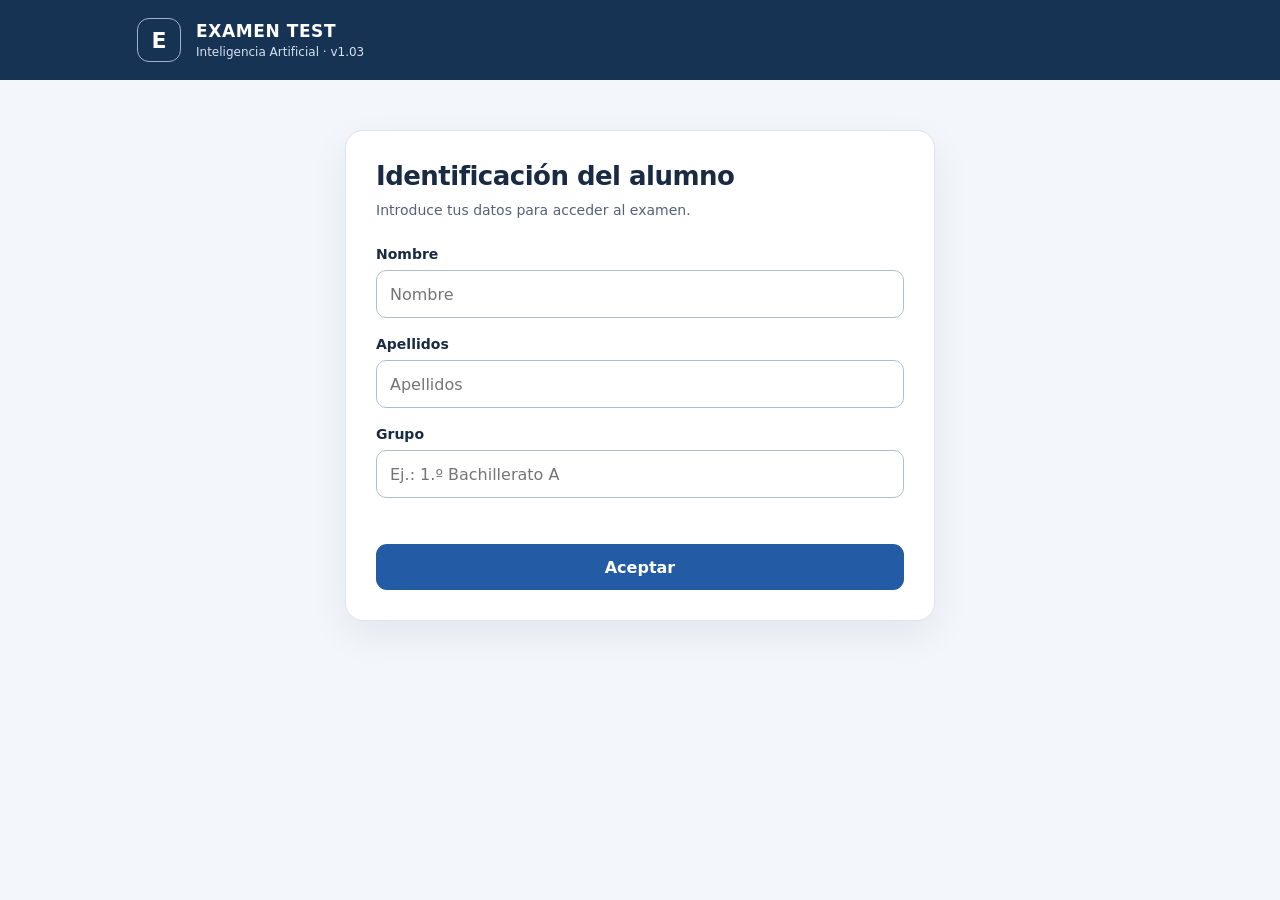
==== commit 639be6e5: "Add files via upload" ====
--- a/index.html
+++ b/index.html
@@ -5,7 +5,7 @@
 <meta name="viewport" content="width=device-width, initial-scale=1">
 <meta name="theme-color" content="#173354">
 <meta name="description" content="Examen de Inteligencia Artificial. 50 preguntas, 30 minutos y resultado descargable en PDF. Sin envíos de datos.">
-<title>EXAMEN TEST · Inteligencia Artificial · v1.02</title>
+<title>EXAMEN TEST · Inteligencia Artificial · v1.03</title>
 <style>
 :root{color-scheme:light;--ink:#192b43;--soft:#53627a;--blue:#235ba4;--blue-deep:#183b72;--paper:#fff;--bg:#f3f6fa;--edge:#dce4ef;--good:#1d7d52;--bad:#bd3a46;--warn:#ad6d16;--shadow:0 14px 38px rgba(18,38,68,.07)}
 *{box-sizing:border-box}html{font-family:system-ui,-apple-system,BlinkMacSystemFont,"Segoe UI",sans-serif;-webkit-text-size-adjust:100%;scroll-behavior:smooth}body{background:var(--bg);color:var(--ink);margin:0;min-width:280px}button,input{font:inherit}button{cursor:pointer}button:disabled{opacity:.55;cursor:not-allowed}button:focus-visible,input:focus-visible{outline:3px solid #7fb3f5;outline-offset:2px}
@@ -18,7 +18,7 @@
 </style>
 </head>
 <body>
-<header><div class="shell"><div class="brandmark" aria-hidden="true">E</div><div class="brandtext"><strong>EXAMEN TEST</strong><small>Inteligencia Artificial · v1.02</small></div></div></header>
+<header><div class="shell"><div class="brandmark" aria-hidden="true">E</div><div class="brandtext"><strong>EXAMEN TEST</strong><small>Inteligencia Artificial · v1.03</small></div></div></header>
 <main id="main">
 <section id="screen-entry" class="panel narrow" aria-labelledby="entry-title">
 <h1 id="entry-title" class="section-title">Identificación del alumno</h1>
@@ -59,11 +59,11 @@
 <section id="screen-failure" class="panel narrow hidden"><h1 class="section-title">No se puede iniciar el examen</h1><div class="notice error" id="fatal-message"></div></section>
 <noscript><div class="noscript">Para realizar este examen es necesario activar JavaScript en el navegador.</div></noscript>
 </main>
-<script id="exam-question-bank" type="application/json">[{"id":1,"question":"¿Qué distingue fundamentalmente la capacidad de una máquina para ejecutar una labor compleja de la cognición humana?","options":[{"id":"A","text":"La velocidad de procesamiento de datos masivos frente a la lentitud biológica."},{"id":"B","text":"La capacidad de la máquina para imitar conductas inteligentes sin poseer conciencia ni comprensión real."},{"id":"C","text":"La dependencia exclusiva de reglas lógicas preprogramadas por ingenieros."},{"id":"D","text":"La imposibilidad de las máquinas para adaptarse a entornos físicos cambiantes."}],"correctOptionId":"B"},{"id":2,"question":"¿Cuál fue la contribución principal de la Conferencia de Dartmouth celebrada en 1956?","options":[{"id":"A","text":"La creación del primer modelo de lenguaje capaz de superar el Test de Turing."},{"id":"B","text":"El desarrollo de las primeras redes neuronales profundas aplicadas al reconocimiento de voz."},{"id":"C","text":"La formalización y acuñación del término Artificial Intelligence por parte de investigadores como McCarthy y Minsky."},{"id":"D","text":"El inicio de los llamados «inviernos de la IA» debido al recorte de financiación gubernamental."}],"correctOptionId":"C"},{"id":3,"question":"¿Qué caracterizó a los períodos conocidos históricamente como «Inviernos de la IA»?","options":[{"id":"A","text":"El auge de sistemas basados en el aprendizaje automático a partir de datos masivos."},{"id":"B","text":"Una caída drástica en el interés y la inversión al no cumplirse las expectativas desmedidas de la época."},{"id":"C","text":"La transición definitiva de la lógica simbólica hacia la generación de contenido multimedia."},{"id":"D","text":"El dominio exclusivo de la inteligencia artificial general en entornos de simulación industrial."}],"correctOptionId":"B"},{"id":4,"question":"¿Cómo se resume la evolución histórica de los paradigmas técnicos en la Inteligencia Artificial?","options":[{"id":"A","text":"Redes neuronales → Reglas simbólicas → Modelos generativos → Aprendizaje automático."},{"id":"B","text":"Reglas y lógica → Aprendizaje automático a partir de datos → Redes neuronales → Modelos generativos."},{"id":"C","text":"Modelos generativos → Lógica simbólica → Aprendizaje profundo → Automatización básica."},{"id":"D","text":"Aprendizaje por refuerzo → Sistemas expertos → Computación cuántica → IA específica."}],"correctOptionId":"B"},{"id":5,"question":"¿Por qué un sistema experto en ajedrez que derrota a campeones mundiales se clasifica como ANI (IA Específica)?","options":[{"id":"A","text":"Porque carece de conexión a internet para consultar bases de datos externas durante la partida."},{"id":"B","text":"Porque su diseño le permite alcanzar la excelencia en un dominio concreto, pero es incapaz de transferir ese conocimiento a otras actividades cotidianas."},{"id":"C","text":"Porque utiliza sensores físicos para mover las piezas sin intervención humana."},{"id":"D","text":"Porque requiere ser reprogramado manualmente tras cada movimiento del oponente."}],"correctOptionId":"B"},{"id":6,"question":"¿Qué cualidad definiría a una hipotética Inteligencia Artificial General (AGI) frente a los sistemas actuales?","options":[{"id":"A","text":"La capacidad de generar fotografías hiperrealistas en cuestión de segundos."},{"id":"B","text":"La habilidad para aprender, razonar de manera flexible y aplicar conocimientos de un ámbito a otro sin necesidad de reentrenamiento constante."},{"id":"C","text":"El procesamiento exclusivo de lenguaje natural mediante modelos estadísticos de predicción."},{"id":"D","text":"La ejecución infalible de instrucciones fijas en entornos industriales controlados."}],"correctOptionId":"B"},{"id":7,"question":"¿En qué se diferencia el funcionamiento de la IA generativa respecto al de una base de datos tradicional?","options":[{"id":"A","text":"La IA generativa almacena copias exactas de documentos para recuperarlos mediante palabras clave."},{"id":"B","text":"La IA generativa sintetiza creaciones originales a partir de los patrones estadísticos asimilados durante su fase de entrenamiento."},{"id":"C","text":"Las bases de datos tradicionales pueden inventar referencias bibliográficas cuando no encuentran un registro."},{"id":"D","text":"La IA generativa únicamente opera con información numérica, mientras que las bases de datos gestionan contenido multimedia."}],"correctOptionId":"B"},{"id":8,"question":"¿Cuál es el mecanismo subyacente mediante el cual operan los Grandes Modelos de Lenguaje (LLM)?","options":[{"id":"A","text":"La búsqueda en tiempo real de respuestas preescritas por expertos humanos en enciclopedias digitales."},{"id":"B","text":"El cálculo estadístico orientado a predecir cuál es la siguiente palabra más probable dentro de una secuencia."},{"id":"C","text":"La traducción directa de código binario a reglas gramaticales fijas de lógica simbólica."},{"id":"D","text":"La comprensión consciente del significado emocional de cada término utilizado por el usuario."}],"correctOptionId":"B"},{"id":9,"question":"¿A qué fenómeno se refiere el concepto de «alucinación» en el contexto de la IA generativa?","options":[{"id":"A","text":"A la incapacidad del sistema para procesar formatos de audio y vídeo simultáneamente."},{"id":"B","text":"A la generación de datos falsos, referencias inexistentes o afirmaciones inventadas presentadas con aparente seguridad."},{"id":"C","text":"Al fallo mecánico de los sensores ópticos cuando existe baja luminosidad en el entorno."},{"id":"D","text":"A la saturación de la memoria del modelo cuando se introducen instrucciones demasiado largas."}],"correctOptionId":"B"},{"id":10,"question":"¿Cuál es la diferencia estructural entre la programación tradicional y el enfoque del Machine Learning?","options":[{"id":"A","text":"En la programación tradicional se introducen datos y resultados para obtener reglas; en el Machine Learning se introducen reglas y datos para obtener resultados."},{"id":"B","text":"En la programación tradicional el humano codifica las reglas explícitas; en el Machine Learning el sistema deduce los patrones a partir de datos y resultados conocidos."},{"id":"C","text":"El Machine Learning prescinde por completo de los datos históricos, basándose únicamente en la lógica deductiva."},{"id":"D","text":"La programación tradicional se utiliza exclusivamente para robótica, mientras que el Machine Learning solo sirve para textos."}],"correctOptionId":"B"},{"id":11,"question":"¿Qué relación jerárquica y técnica existe entre la Inteligencia Artificial, el Machine Learning y el Deep Learning?","options":[{"id":"A","text":"Son tres disciplinas independientes que compiten por resolver problemas de automatización industrial."},{"id":"B","text":"El Deep Learning es una subdisciplina del Machine Learning, el cual a su vez forma parte del campo más amplio de la Inteligencia Artificial."},{"id":"C","text":"El Machine Learning es una técnica avanzada derivada de las redes neuronales profundas del Deep Learning."},{"id":"D","text":"La Inteligencia Artificial es el componente técnico específico que permite funcionar al Deep Learning."}],"correctOptionId":"B"},{"id":12,"question":"¿De qué manera procesa la información una red neuronal profunda (Deep Learning) para clasificar una imagen?","options":[{"id":"A","text":"Comparando píxel por píxel la fotografía con una única plantilla almacenada en su memoria."},{"id":"B","text":"Mediante un flujo que va desde una capa de entrada, atraviesa múltiples capas ocultas que extraen patrones complejos, hasta llegar a una capa de salida."},{"id":"C","text":"Aplicando una única regla condicional basada en el brillo y el contraste general del archivo."},{"id":"D","text":"Solicitando la intervención de un operador humano en cada fase intermedia del análisis."}],"correctOptionId":"B"},{"id":13,"question":"¿Cuál es la diferencia esencial entre un sistema de automatización convencional y uno basado en Inteligencia Artificial?","options":[{"id":"A","text":"La automatización sigue instrucciones fijas y predecibles sin adaptarse, mientras que la IA analiza datos para inferir patrones y actuar según probabilidades."},{"id":"B","text":"La automatización requiere sensores físicos avanzados, mientras que la IA solo funciona en entornos virtuales."},{"id":"C","text":"La IA garantiza un comportamiento 100 % determinista, mientras que la automatización se basa en la improvisación estadística."},{"id":"D","text":"No existe diferencia técnica; ambos términos son sinónimos empleados en distintos sectores industriales."}],"correctOptionId":"A"},{"id":14,"question":"En un sistema de climatización inteligente que combina IA y automatización, ¿qué función cumple exactamente la Inteligencia Artificial?","options":[{"id":"A","text":"Medir físicamente los grados centígrados y el porcentaje de humedad ambiental."},{"id":"B","text":"Encender mecánicamente el compresor eléctrico cuando recibe una orden directa."},{"id":"C","text":"Analizar los patrones de los datos recogidos para predecir variaciones térmicas y determinar la necesidad de actuar."},{"id":"D","text":"Mantener el sistema apagado a una hora fija previamente programada por el usuario."}],"correctOptionId":"C"},{"id":15,"question":"¿Cómo se define el ciclo operativo fundamental de un sistema inteligente que interactúa con el entorno?","options":[{"id":"A","text":"Programar → Ejecutar → Reiniciar → Almacenar."},{"id":"B","text":"Percibir → Procesar → Decidir → Actuar → Aprender."},{"id":"C","text":"Simular → Validar → Comercializar → Descartar."},{"id":"D","text":"Clasificar → Etiquetar → Traducir → Publicar."}],"correctOptionId":"B"},{"id":16,"question":"Dentro de la arquitectura de un sistema inteligente conectado al mundo físico, ¿qué papel desempeñan los sensores?","options":[{"id":"A","text":"Ejecutan las acciones físicas sobre el entorno, funcionando de manera análoga a los músculos."},{"id":"B","text":"Captan magnitudes del entorno (como luz, distancia o temperatura) actuando como los «sentidos» de la máquina."},{"id":"C","text":"Almacenan los modelos de lenguaje para generar respuestas textuales coherentes."},{"id":"D","text":"Evalúan la ética y responsabilidad de las decisiones tomadas por el algoritmo."}],"correctOptionId":"B"},{"id":17,"question":"¿Qué consecuencia directa tiene la falta de datos adecuados o de calidad en la fase de entrada de un sistema inteligente?","options":[{"id":"A","text":"El sistema compensa la carencia utilizando reglas lógicas simbólicas de forma automática."},{"id":"B","text":"El rendimiento del sistema se ve gravemente comprometido, pudiendo funcionar de manera errónea o fallar por completo."},{"id":"C","text":"Los actuadores aumentan su velocidad de respuesta para evitar retrasos en la ejecución."},{"id":"D","text":"El modelo se convierte automáticamente en una Inteligencia Artificial General para resolver el problema."}],"correctOptionId":"B"},{"id":18,"question":"¿Cuál de los siguientes elementos constituye un ejemplo de «actuador» en un sistema robótico o de IoT?","options":[{"id":"A","text":"Un acelerómetro que mide la inclinación y el movimiento del dispositivo."},{"id":"B","text":"Un sensor ultrasónico que calcula la distancia respecto a un obstáculo."},{"id":"C","text":"Un servomotor, una válvula o un brazo robótico que modifica el entorno físico tras recibir una orden."},{"id":"D","text":"Un algoritmo de Deep Learning que identifica una silueta humana en una fotografía."}],"correctOptionId":"C"},{"id":19,"question":"En el ejemplo práctico de un robot aspirador, ¿qué ocurre inmediatamente después de que el sistema decide hacia dónde desplazarse?","options":[{"id":"A","text":"Los sensores detectan por primera vez la presencia de paredes en la habitación."},{"id":"B","text":"Los actuadores ponen en marcha los motores y mueven las ruedas para ejecutar el desplazamiento."},{"id":"C","text":"El sistema entra en un «invierno de la IA» debido a la complejidad del mapa generado."},{"id":"D","text":"Se detiene el ciclo de forma definitiva al haberse completado la única tarea programada."}],"correctOptionId":"B"},{"id":20,"question":"¿Cuál es la principal ventaja de entrenar a un sistema de IA en un entorno simulado antes de llevarlo al mundo real?","options":[{"id":"A","text":"Garantiza que los datos obtenidos sean 100 % idénticos a la imprevisibilidad del mundo físico."},{"id":"B","text":"Permite ejecutar millones de pruebas a gran velocidad, bajo condiciones controladas y sin riesgo de daños físicos ni altos costes."},{"id":"C","text":"Elimina la necesidad de utilizar algoritmos de procesamiento durante la fase de aprendizaje."},{"id":"D","text":"Permite que el sistema adquiera conciencia humana antes de interactuar con personas."}],"correctOptionId":"B"},{"id":21,"question":"¿Qué limitación o desventaja presenta el aprendizaje realizado directamente en entornos reales?","options":[{"id":"A","text":"Imposibilita la validación del comportamiento verdadero de la máquina en su destino final."},{"id":"B","text":"Conlleva un menor control sobre las variables del entorno, mayor consumo de tiempo y el riesgo de que los errores provoquen daños materiales o físicos."},{"id":"C","text":"Impide el uso de sensores y actuadores físicos durante las pruebas de campo."},{"id":"D","text":"Solo permite entrenar sistemas basados en reglas fijas de automatización doméstica."}],"correctOptionId":"B"},{"id":22,"question":"¿Cuál es la estrategia habitual en el desarrollo de sistemas complejos como los vehículos autónomos respecto a los entornos de aprendizaje?","options":[{"id":"A","text":"Entrenarlos exclusivamente en carreteras reales desde el primer segundo para evitar sesgos de simulación."},{"id":"B","text":"Entrenarlos inicialmente en simuladores virtuales para que cometan errores sin peligro, y posteriormente adaptarlos y validarlos en el mundo real."},{"id":"C","text":"Utilizar únicamente entornos simulados y prohibir su despliegue en entornos físicos no controlados."},{"id":"D","text":"Sustituir los sensores físicos por bases de datos estáticas durante la conducción real."}],"correctOptionId":"B"},{"id":23,"question":"¿Qué ejemplo ilustra correctamente la combinación de una regla de automatización con un patrón de probabilidad de IA?","options":[{"id":"A","text":"«Si el reloj marca las 08:00, sube las persianas; si marca las 22:00, bájalas»."},{"id":"B","text":"«Si la cámara detecta una silueta que probablemente sea una persona delante del robot, entonces ordena al motor que frene»."},{"id":"C","text":"«Si la nota del examen es igual o superior a 5, el sistema imprime la palabra aprobado»."},{"id":"D","text":"«Si el usuario introduce un texto, el sistema busca la coincidencia exacta en un diccionario»."}],"correctOptionId":"B"},{"id":24,"question":"¿Por qué el texto advierte sobre la necesidad de verificar la información generada por modelos como GPT, Gemini o Claude en ámbitos académicos?","options":[{"id":"A","text":"Porque estos modelos solo tienen acceso a información publicada antes de la Conferencia de Dartmouth."},{"id":"B","text":"Porque al funcionar mediante predicción estadística de palabras y no como fuentes enciclopédicas verificadas, pueden fabricar datos falsos con apariencia verosímil."},{"id":"C","text":"Porque sus respuestas están cifradas mediante lógica simbólica que requiere traducción manual."},{"id":"D","text":"Porque están diseñados exclusivamente para la generación de clips de vídeo y música, fallando siempre en texto."}],"correctOptionId":"B"},{"id":25,"question":"Según la reflexión final del documento, ¿qué actitud debe adoptar un estudiante ante el despliegue actual de la Inteligencia Artificial?","options":[{"id":"A","text":"Delegar todas sus decisiones académicas y personales en la IA debido a su infalibilidad técnica."},{"id":"B","text":"Comprender sus fundamentos técnicos para utilizarla con sentido crítico, verificando sus resultados y considerando sus implicaciones éticas."},{"id":"C","text":"Rechazar el uso de herramientas generativas hasta que se alcance el desarrollo consensuado de la Inteligencia Artificial General."},{"id":"D","text":"Asumir que la IA posee criterios morales propios que garantizan un impacto social siempre positivo."}],"correctOptionId":"B"},{"id":26,"question":"¿Por qué se considera que los contenidos de seguridad, privacidad y ética digital constituyen una base imprescindible en este curso?","options":[{"id":"A","text":"Porque sustituyen por completo la necesidad de aprender lenguajes de programación."},{"id":"B","text":"Porque aportan los criterios de evaluación y hábitos responsables necesarios para utilizar, diseñar o evaluar cualquier sistema tecnológico posterior."},{"id":"C","text":"Porque garantizan que los dispositivos queden inmunes de forma permanente frente a cualquier ciberataque futuro."},{"id":"D","text":"Porque son requisitos legales exclusivos para los desarrolladores de software comercial."}],"correctOptionId":"B"},{"id":27,"question":"Un servidor corporativo sufre un ataque que cifra sus bases de datos e impide que los empleados accedan a sus archivos durante la jornada laboral, aunque la información no haya sido filtrada al exterior. ¿Qué principio básico de la seguridad informática se ha vulnerado directamente?","options":[{"id":"A","text":"Exclusivamente la confidencialidad de las comunicaciones."},{"id":"B","text":"La disponibilidad, ya que un sistema seguro pero inaccesible cuando se necesita pierde su utilidad."},{"id":"C","text":"La portabilidad de los datos entre plataformas en la nube."},{"id":"D","text":"La trazabilidad de las copias de seguridad externas."}],"correctOptionId":"B"},{"id":28,"question":"¿Cuál es la postura realista respecto al nivel de protección que se puede alcanzar en un entorno digital?","options":[{"id":"A","text":"La seguridad absoluta es alcanzable si se instalan al menos tres programas antivirus simultáneos."},{"id":"B","text":"La seguridad absoluta no existe; el propósito real es mitigar los riesgos hasta un nivel aceptable mediante buenas prácticas constantes."},{"id":"C","text":"Basta con proteger la contraseña inicial para que el resto del sistema sea invulnerable."},{"id":"D","text":"Solo los sistemas desconectados de internet ofrecen una seguridad total frente al acceso físico."}],"correctOptionId":"B"},{"id":29,"question":"¿Qué ventaja ofrece una frase larga frente a una contraseña corta repleta de símbolos complejos?","options":[{"id":"A","text":"Es más sencilla de recordar para el usuario y ofrece mayor resistencia matemática frente a los ataques de fuerza bruta debido a su longitud."},{"id":"B","text":"Evita la necesidad de utilizar gestores de contraseñas en servicios bancarios."},{"id":"C","text":"Permite reutilizar la misma clave en múltiples plataformas sin riesgo de filtración."},{"id":"D","text":"Impide que los navegadores web almacenen las credenciales en la memoria caché."}],"correctOptionId":"A"},{"id":30,"question":"¿En qué consiste exactamente un «ataque de reutilización de credenciales»?","options":[{"id":"A","text":"En adivinar una clave probando combinaciones aleatorias de nombres y años de nacimiento."},{"id":"B","text":"En aprovechar la filtración de una contraseña en un servicio web para intentar acceder con esa misma clave a otras cuentas del usuario."},{"id":"C","text":"En instalar un programa espía que registra las pulsaciones del teclado en tiempo real."},{"id":"D","text":"En suplantar la identidad de un técnico de soporte para pedir un código por teléfono."}],"correctOptionId":"B"},{"id":31,"question":"¿Cuál es la función principal de un gestor de contraseñas dentro de una estrategia de higiene digital?","options":[{"id":"A","text":"Eliminar la verificación en dos pasos para agilizar el inicio de sesión en dispositivos compartidos."},{"id":"B","text":"Generar claves aleatorias y robustas, almacenarlas cifradas y permitir usar una distinta en cada servicio sin tener que memorizarlas."},{"id":"C","text":"Bloquear automáticamente las redes Wi-Fi públicas que carecen de certificado de seguridad."},{"id":"D","text":"Detectar correos electrónicos fraudulentos antes de que lleguen a la bandeja de entrada."}],"correctOptionId":"B"},{"id":32,"question":"¿Qué diferencia conceptual existe entre la «identificación» y la «autenticación» en un sistema informático?","options":[{"id":"A","text":"La identificación consiste en declarar quiénes somos, mientras que la autenticación exige aportar evidencias verificables que demuestren dicha identidad."},{"id":"B","text":"La identificación utiliza factores biométricos, mientras que la autenticación se basa únicamente en el nombre de usuario."},{"id":"C","text":"Ambos términos son sinónimos que designan el proceso de crear una cuenta nueva."},{"id":"D","text":"La autenticación es opcional en sistemas críticos, mientras que la identificación es siempre obligatoria."}],"correctOptionId":"A"},{"id":33,"question":"Si un sistema de acceso solicita introducir un código PIN y, a continuación, validar la huella dactilar en el teléfono móvil, ¿qué factores de autenticación está combinando?","options":[{"id":"A","text":"Dos factores basados exclusivamente en algo que el usuario posee físicamente."},{"id":"B","text":"Un factor de conocimiento (algo que se sabe) junto con un factor biométrico (algo que se es)."},{"id":"C","text":"Un factor de posesión y una pregunta de seguridad preestablecida."},{"id":"D","text":"Dos factores de inherencia biométrica aplicados de forma secuencial."}],"correctOptionId":"B"},{"id":34,"question":"¿Cuál es el rasgo psicológico más característico que suelen explotar los mensajes de phishing para lograr que la víctima entregue sus datos?","options":[{"id":"A","text":"El aburrimiento del usuario mediante textos técnicos extremadamente extensos."},{"id":"B","text":"La creación de una falsa sensación de urgencia, amenaza o premio inesperado para inducir una reacción impulsiva y sin reflexión."},{"id":"C","text":"La solicitud de autorización legal por escrito antes de redirigir a una página externa."},{"id":"D","text":"El envío exclusivo de archivos comprimidos sin ningún texto acompañante."}],"correctOptionId":"B"},{"id":35,"question":"¿Por qué se afirma en el ámbito de la ingeniería social que la persona suele ser el eslabón más débil de la seguridad?","options":[{"id":"A","text":"Porque los sistemas operativos modernos ya no contienen vulnerabilidades técnicas."},{"id":"B","text":"Porque los atacantes manipulan emociones humanas como la confianza, la cortesía o el miedo para obtener información sin necesidad de vulnerar barreras técnicas."},{"id":"C","text":"Porque los usuarios carecen de capacidad legal para denunciar una suplantación de identidad."},{"id":"D","text":"Porque los programas antivirus solo protegen el hardware y nunca las cuentas de correo."}],"correctOptionId":"B"},{"id":36,"question":"¿Qué diferencia el comportamiento de un troyano respecto al de un ransomware?","options":[{"id":"A","text":"El troyano cifra los archivos exigiendo un pago económico, mientras que el ransomware muestra publicidad invasiva en el navegador."},{"id":"B","text":"El troyano se disfraza de software legítimo para operar oculto en segundo plano, mientras que el ransomware secuestra y cifra la información pidiendo un rescate."},{"id":"C","text":"El troyano se replica automáticamente infectando archivos como un virus biológico, mientras que el ransomware solo registra pulsaciones de teclado."},{"id":"D","text":"No existe diferencia funcional; ambos son herramientas de auditoría diseñadas para mejorar el rendimiento del sistema."}],"correctOptionId":"B"},{"id":37,"question":"¿Cuál es el objetivo específico de un keylogger dentro de la categoría de spyware?","options":[{"id":"A","text":"Bloquear el acceso al sistema operativo hasta que se actualice el software."},{"id":"B","text":"Registrar de forma encubierta las teclas pulsadas por el usuario con el fin de sustraer contraseñas y datos confidenciales."},{"id":"C","text":"Replicarse a través de memorias USB para saturar el almacenamiento del equipo."},{"id":"D","text":"Generar ventanas emergentes con anuncios personalizados según el historial web."}],"correctOptionId":"B"},{"id":38,"question":"Un ordenador cuenta con el mejor cortafuegos y antivirus del mercado, pero se deja desbloqueado en una sala pública. ¿Qué vulnerabilidad crítica señala el documento en este escenario?","options":[{"id":"A","text":"Ninguna, ya que el software de seguridad impide cualquier extracción de datos mediante puertos físicos."},{"id":"B","text":"Que la protección lógica frente a internet resulta ineficaz si existe acceso físico sin restricciones al dispositivo."},{"id":"C","text":"Que el cifrado del disco duro se desactiva automáticamente al detectar redes externas."},{"id":"D","text":"Que las actualizaciones del sistema corrigen únicamente fallos ocurridos en redes domésticas."}],"correctOptionId":"B"},{"id":39,"question":"¿Qué regla fundamental debe regir la interacción de un usuario con herramientas externas de Inteligencia Artificial respecto a la información que introduce?","options":[{"id":"A","text":"Introducir únicamente documentos en formato PDF para evitar que los servidores externos lean el contenido."},{"id":"B","text":"No compartir nunca en una IA información que no tendríamos autorización para revelar a un tercero desconocido."},{"id":"C","text":"Compartir datos confidenciales siempre que se solicite explícitamente a la IA que los borre al terminar la sesión."},{"id":"D","text":"Utilizar redes Wi-Fi públicas para anonimizar el origen de las consultas realizadas al modelo."}],"correctOptionId":"B"},{"id":40,"question":"Si un estudiante necesita utilizar una IA para resumir el informe médico de un familiar o compañero, ¿qué medida previa es obligatoria para respetar la privacidad?","options":[{"id":"A","text":"Pedir permiso verbal al proveedor de la herramienta de IA antes de subir el documento."},{"id":"B","text":"Eliminar cualquier dato identificativo personal antes de procesar el texto, además de contar con autorización legítima."},{"id":"C","text":"Traducir el informe a otro idioma para que el algoritmo no reconozca los términos clínicos."},{"id":"D","text":"Dividir el informe en varios mensajes cortos para fragmentar la información en el servidor."}],"correctOptionId":"B"},{"id":41,"question":"De acuerdo con los principios del Reglamento General de Protección de Datos (RGPD) europeo, ¿qué obligación tienen quienes recogen datos personales?","options":[{"id":"A","text":"Conservar todos los datos recopilados de forma indefinida por si resultan útiles en futuros proyectos."},{"id":"B","text":"Recoger exclusivamente los datos estrictamente necesarios, utilizarlos solo para el fin declarado, protegerlos y garantizar los derechos de acceso, rectificación y supresión."},{"id":"C","text":"Publicar los datos en repositorios de dominio público tras transcurrir un año desde su recogida."},{"id":"D","text":"Vender la información anonimizada a plataformas de IA para financiar el mantenimiento de sus servidores."}],"correctOptionId":"B"},{"id":42,"question":"¿Qué distingue a una licencia Creative Commons frente al Dominio Público?","options":[{"id":"A","text":"El Dominio Público prohíbe cualquier tipo de copia, mientras que Creative Commons permite el uso comercial sin restricciones."},{"id":"B","text":"El Dominio Público permite el uso libre sin restricciones, mientras que Creative Commons autoriza determinados usos sujetos a las condiciones específicas fijadas por el autor."},{"id":"C","text":"Creative Commons se aplica exclusivamente a código fuente abierto (GPL), mientras que el Dominio Público rige solo para obras musicales."},{"id":"D","text":"No existe diferencia legal; ambas figuras reservan todos los derechos de explotación económica al creador original."}],"correctOptionId":"B"},{"id":43,"question":"Ante la duda sobre si una imagen, texto o conjunto de datos encontrado en internet puede utilizarse libremente en un proyecto, ¿qué criterio práctico debe aplicarse?","options":[{"id":"A","text":"Utilizarlo libremente siempre que no aparezca un símbolo visible de Copyright en la página."},{"id":"B","text":"Asumir por defecto que NO se tiene permiso para utilizarlo hasta poder demostrar lo contrario."},{"id":"C","text":"Modificar ligeramente los colores o el texto para convertirlo automáticamente en obra propia."},{"id":"D","text":"Subirlo a una IA generativa para que lo recree y eludir así cualquier licencia original."}],"correctOptionId":"B"},{"id":44,"question":"¿Qué implica el principio de «equidad» dentro del marco ético del uso de la Inteligencia Artificial?","options":[{"id":"A","text":"Garantizar que todas las herramientas de IA sean gratuitas y de código abierto."},{"id":"B","text":"Evitar que los sistemas y su utilización perpetúen o amplifiquen sesgos discriminatorios."},{"id":"C","text":"Repartir a partes iguales la autoría intelectual entre el estudiante y el modelo de lenguaje."},{"id":"D","text":"Limitar el tiempo diario de conexión a internet de cada usuario."}],"correctOptionId":"B"},{"id":45,"question":"¿Cuál de las siguientes situaciones representa un uso ético y transparente de la Inteligencia Artificial en el ámbito académico?","options":[{"id":"A","text":"Generar un ensayo completo mediante IA y entregarlo sin mención alguna como trabajo original propio."},{"id":"B","text":"Emplear la IA para obtener explicaciones alternativas de un concepto complejo o mejorar la redacción de un borrador propio siendo transparente sobre su uso."},{"id":"C","text":"Utilizar una IA para simular declaraciones falsas de un compañero en redes sociales."},{"id":"D","text":"Introducir evaluaciones confidenciales de otros alumnos para comparar calificaciones."}],"correctOptionId":"B"},{"id":46,"question":"¿Por qué resulta relevante ejercer y conocer el «derecho al olvido digital»?","options":[{"id":"A","text":"Porque permite borrar automáticamente todas las copias de seguridad almacenadas en dispositivos físicos ajenos."},{"id":"B","text":"Porque la información publicada en internet tiende a perdurar y puede dañar la reputación, las relaciones o futuras oportunidades laborales si es innecesaria, incorrecta o perjudicial."},{"id":"C","text":"Porque obliga a las empresas de IA a eliminar sus modelos entrenados cada seis meses."},{"id":"D","text":"Porque exime al usuario de tener que configurar la privacidad en sus perfiles de redes sociales."}],"correctOptionId":"B"},{"id":47,"question":"¿Qué diferencia fundamental separa la «desinformación» de la «misinformación»?","options":[{"id":"A","text":"La desinformación se difunde únicamente mediante deepfakes, mientras que la misinformación solo utiliza texto escrito."},{"id":"B","text":"La desinformación es información falsa creada y difundida con intención deliberada de engañar, mientras que la misinformación es información falsa compartida sin mala intención."},{"id":"C","text":"La misinformación es un delito penal grave, mientras que la desinformación es un error técnico de los motores de búsqueda."},{"id":"D","text":"No existe distinción; ambos términos definen noticias verificadas por fuentes independientes."}],"correctOptionId":"B"},{"id":48,"question":"¿Qué preguntas clave debe formularse un usuario para verificar críticamente la fiabilidad de un contenido digital antes de compartirlo?","options":[{"id":"A","text":"Quién lo publica, cuándo se publicó, qué evidencias originales aporta y qué dicen otras fuentes independientes al respecto."},{"id":"B","text":"Cuántos «me gusta» tiene la publicación, qué colores predominan en su diseño y cuánto tarda en cargar."},{"id":"C","text":"Si el enlace utiliza un acortador de URL y si proviene de una red Wi-Fi abierta."},{"id":"D","text":"Si el texto ha sido redactado mediante una licencia GPL o bajo Copyright tradicional."}],"correctOptionId":"A"},{"id":49,"question":"¿Qué relación existe entre el uso cotidiano de grandes modelos de Inteligencia Artificial y la sostenibilidad ambiental?","options":[{"id":"A","text":"La actividad digital carece de impacto ecológico al desarrollarse íntegramente en entornos virtuales."},{"id":"B","text":"Los centros de datos, redes y consultas a modelos complejos consumen grandes cantidades de energía, por lo que hacer consultas innecesarias incrementa la huella de carbono digital."},{"id":"C","text":"El reciclaje de dispositivos electrónicos aumenta el consumo eléctrico de los servidores en la nube."},{"id":"D","text":"Una consulta a una IA consume exactamente la misma energía que mantener apagado un ordenador durante un mes."}],"correctOptionId":"B"},{"id":50,"question":"¿Qué hábito contribuye de manera directa a reducir la huella de carbono digital asociada a la tecnología?","options":[{"id":"A","text":"Renovar los teléfonos móviles y ordenadores cada año para disponer siempre de baterías nuevas."},{"id":"B","text":"Prolongar la vida útil de los dispositivos, apagarlos cuando no se usen, reciclarlos adecuadamente y emplear la IA de forma eficiente evitando consultas superfluas."},{"id":"C","text":"Mantener abiertas múltiples sesiones de modelos generativos en segundo plano para ahorrar tiempo de carga."},{"id":"D","text":"Sustituir las copias de seguridad locales por el envío masivo de archivos adjuntos por correo electrónico."}],"correctOptionId":"B"}]</script>
+<script id="exam-question-bank" type="application/json">[{"id":1,"question":"¿Qué distingue fundamentalmente la capacidad de una máquina para ejecutar una labor compleja de la cognición humana?","options":[{"id":"A","text":"La velocidad de procesamiento de datos masivos frente a la lentitud biológica."},{"id":"B","text":"La capacidad de la máquina para imitar conductas inteligentes sin poseer conciencia ni comprensión real."},{"id":"C","text":"La dependencia exclusiva de reglas lógicas preprogramadas por ingenieros."},{"id":"D","text":"La imposibilidad de las máquinas para adaptarse a entornos físicos cambiantes."}],"correctOptionId":"B"},{"id":2,"question":"¿Cuál fue la contribución principal de la Conferencia de Dartmouth celebrada en 1956?","options":[{"id":"A","text":"La creación del primer modelo de lenguaje capaz de superar el Test de Turing."},{"id":"B","text":"El desarrollo de las primeras redes neuronales profundas aplicadas al reconocimiento de voz."},{"id":"C","text":"La formalización y acuñación del término Artificial Intelligence por parte de investigadores como McCarthy y Minsky."},{"id":"D","text":"El inicio de los llamados «inviernos de la IA» debido al recorte de financiación gubernamental."}],"correctOptionId":"C"},{"id":3,"question":"¿Qué caracterizó a los períodos conocidos históricamente como «Inviernos de la IA»?","options":[{"id":"A","text":"El auge de sistemas basados en el aprendizaje automático a partir de datos masivos."},{"id":"B","text":"Una caída drástica en el interés y la inversión al no cumplirse las expectativas desmedidas de la época."},{"id":"C","text":"La transición definitiva de la lógica simbólica hacia la generación de contenido multimedia."},{"id":"D","text":"El dominio exclusivo de la inteligencia artificial general en entornos de simulación industrial."}],"correctOptionId":"B"},{"id":4,"question":"¿Cómo se resume la evolución histórica de los paradigmas técnicos en la Inteligencia Artificial?","options":[{"id":"A","text":"Redes neuronales → Reglas simbólicas → Modelos generativos → Aprendizaje automático."},{"id":"B","text":"Reglas y lógica → Aprendizaje automático a partir de datos → Redes neuronales → Modelos generativos."},{"id":"C","text":"Modelos generativos → Lógica simbólica → Aprendizaje profundo → Automatización básica."},{"id":"D","text":"Aprendizaje por refuerzo → Sistemas expertos → Computación cuántica → IA específica."}],"correctOptionId":"B"},{"id":5,"question":"¿Por qué un sistema experto en ajedrez que derrota a campeones mundiales se clasifica como ANI (IA Específica)?","options":[{"id":"A","text":"Porque carece de conexión a internet para consultar bases de datos externas durante la partida."},{"id":"B","text":"Porque su diseño le permite alcanzar la excelencia en un dominio concreto, pero es incapaz de transferir ese conocimiento a otras actividades cotidianas."},{"id":"C","text":"Porque utiliza sensores físicos para mover las piezas sin intervención humana."},{"id":"D","text":"Porque requiere ser reprogramado manualmente tras cada movimiento del oponente."}],"correctOptionId":"B"},{"id":6,"question":"¿Qué cualidad definiría a una hipotética Inteligencia Artificial General (AGI) frente a los sistemas actuales?","options":[{"id":"A","text":"La capacidad de generar fotografías hiperrealistas en cuestión de segundos."},{"id":"B","text":"La habilidad para aprender, razonar de manera flexible y aplicar conocimientos de un ámbito a otro sin necesidad de reentrenamiento constante."},{"id":"C","text":"El procesamiento exclusivo de lenguaje natural mediante modelos estadísticos de predicción."},{"id":"D","text":"La ejecución infalible de instrucciones fijas en entornos industriales controlados."}],"correctOptionId":"B"},{"id":7,"question":"¿En qué se diferencia el funcionamiento de la IA generativa respecto al de una base de datos tradicional?","options":[{"id":"A","text":"La IA generativa almacena copias exactas de documentos para recuperarlos mediante palabras clave."},{"id":"B","text":"La IA generativa sintetiza creaciones originales a partir de los patrones estadísticos asimilados durante su fase de entrenamiento."},{"id":"C","text":"Las bases de datos tradicionales pueden inventar referencias bibliográficas cuando no encuentran un registro."},{"id":"D","text":"La IA generativa únicamente opera con información numérica, mientras que las bases de datos gestionan contenido multimedia."}],"correctOptionId":"B"},{"id":8,"question":"¿Cuál es el mecanismo subyacente mediante el cual operan los Grandes Modelos de Lenguaje (LLM)?","options":[{"id":"A","text":"La búsqueda en tiempo real de respuestas preescritas por expertos humanos en enciclopedias digitales."},{"id":"B","text":"El cálculo estadístico orientado a predecir cuál es la siguiente palabra más probable dentro de una secuencia."},{"id":"C","text":"La traducción directa de código binario a reglas gramaticales fijas de lógica simbólica."},{"id":"D","text":"La comprensión consciente del significado emocional de cada término utilizado por el usuario."}],"correctOptionId":"B"},{"id":9,"question":"¿A qué fenómeno se refiere el concepto de «alucinación» en el contexto de la IA generativa?","options":[{"id":"A","text":"A la incapacidad del sistema para procesar formatos de audio y vídeo simultáneamente."},{"id":"B","text":"A la generación de datos falsos, referencias inexistentes o afirmaciones inventadas presentadas con aparente seguridad."},{"id":"C","text":"Al fallo mecánico de los sensores ópticos cuando existe baja luminosidad en el entorno."},{"id":"D","text":"A la saturación de la memoria del modelo cuando se introducen instrucciones demasiado largas."}],"correctOptionId":"B"},{"id":10,"question":"¿Cuál es la diferencia estructural entre la programación tradicional y el enfoque del Machine Learning?","options":[{"id":"A","text":"En la programación tradicional se introducen datos y resultados para obtener reglas; en el Machine Learning se introducen reglas y datos para obtener resultados."},{"id":"B","text":"En la programación tradicional el humano codifica las reglas explícitas; en el Machine Learning el sistema deduce los patrones a partir de datos y resultados conocidos."},{"id":"C","text":"El Machine Learning prescinde por completo de los datos históricos, basándose únicamente en la lógica deductiva."},{"id":"D","text":"La programación tradicional se utiliza exclusivamente para robótica, mientras que el Machine Learning solo sirve para textos."}],"correctOptionId":"B"},{"id":11,"question":"¿Qué relación jerárquica y técnica existe entre la Inteligencia Artificial, el Machine Learning y el Deep Learning?","options":[{"id":"A","text":"Son tres disciplinas independientes que compiten por resolver problemas de automatización industrial."},{"id":"B","text":"El Deep Learning es una subdisciplina del Machine Learning, el cual a su vez forma parte del campo más amplio de la Inteligencia Artificial."},{"id":"C","text":"El Machine Learning es una técnica avanzada derivada de las redes neuronales profundas del Deep Learning."},{"id":"D","text":"La Inteligencia Artificial es el componente técnico específico que permite funcionar al Deep Learning."}],"correctOptionId":"B"},{"id":12,"question":"¿De qué manera procesa la información una red neuronal profunda (Deep Learning) para clasificar una imagen?","options":[{"id":"A","text":"Comparando píxel por píxel la fotografía con una única plantilla almacenada en su memoria."},{"id":"B","text":"Mediante un flujo que va desde una capa de entrada, atraviesa múltiples capas ocultas que extraen patrones complejos, hasta llegar a una capa de salida."},{"id":"C","text":"Aplicando una única regla condicional basada en el brillo y el contraste general del archivo."},{"id":"D","text":"Solicitando la intervención de un operador humano en cada fase intermedia del análisis."}],"correctOptionId":"B"},{"id":13,"question":"¿Cuál es la diferencia esencial entre un sistema de automatización convencional y uno basado en Inteligencia Artificial?","options":[{"id":"A","text":"La automatización sigue instrucciones fijas y predecibles sin adaptarse, mientras que la IA analiza datos para inferir patrones y actuar según probabilidades."},{"id":"B","text":"La automatización requiere sensores físicos avanzados, mientras que la IA solo funciona en entornos virtuales."},{"id":"C","text":"La IA garantiza un comportamiento 100 % determinista, mientras que la automatización se basa en la improvisación estadística."},{"id":"D","text":"No existe diferencia técnica; ambos términos son sinónimos empleados en distintos sectores industriales."}],"correctOptionId":"A"},{"id":14,"question":"En un sistema de climatización inteligente que combina IA y automatización, ¿qué función cumple exactamente la Inteligencia Artificial?","options":[{"id":"A","text":"Medir físicamente los grados centígrados y el porcentaje de humedad ambiental."},{"id":"B","text":"Encender mecánicamente el compresor eléctrico cuando recibe una orden directa."},{"id":"C","text":"Analizar los patrones de los datos recogidos para predecir variaciones térmicas y determinar la necesidad de actuar."},{"id":"D","text":"Mantener el sistema apagado a una hora fija previamente programada por el usuario."}],"correctOptionId":"C"},{"id":15,"question":"En un sistema inteligente que aprende de los resultados de sus acciones, ¿qué secuencia describe su funcionamiento?","options":[{"id":"A","text":"Programar → Ejecutar → Reiniciar → Almacenar."},{"id":"B","text":"Percibir → Procesar → Decidir → Actuar → Aprender."},{"id":"C","text":"Simular → Validar → Comercializar → Descartar."},{"id":"D","text":"Clasificar → Etiquetar → Traducir → Publicar."}],"correctOptionId":"B"},{"id":16,"question":"Dentro de la arquitectura de un sistema inteligente conectado al mundo físico, ¿qué papel desempeñan los sensores?","options":[{"id":"A","text":"Ejecutan las acciones físicas sobre el entorno, funcionando de manera análoga a los músculos."},{"id":"B","text":"Captan magnitudes del entorno (como luz, distancia o temperatura) actuando como los «sentidos» de la máquina."},{"id":"C","text":"Almacenan los modelos de lenguaje para generar respuestas textuales coherentes."},{"id":"D","text":"Evalúan la ética y responsabilidad de las decisiones tomadas por el algoritmo."}],"correctOptionId":"B"},{"id":17,"question":"¿Qué consecuencia directa tiene la falta de datos adecuados o de calidad en la fase de entrada de un sistema inteligente?","options":[{"id":"A","text":"El sistema compensa la carencia utilizando reglas lógicas simbólicas de forma automática."},{"id":"B","text":"El rendimiento del sistema se ve gravemente comprometido, pudiendo funcionar de manera errónea o fallar por completo."},{"id":"C","text":"Los actuadores aumentan su velocidad de respuesta para evitar retrasos en la ejecución."},{"id":"D","text":"El modelo se convierte automáticamente en una Inteligencia Artificial General para resolver el problema."}],"correctOptionId":"B"},{"id":18,"question":"¿Cuál de los siguientes elementos constituye un ejemplo de «actuador» en un sistema robótico o de IoT?","options":[{"id":"A","text":"Un acelerómetro que mide la inclinación y el movimiento del dispositivo."},{"id":"B","text":"Un sensor ultrasónico que calcula la distancia respecto a un obstáculo."},{"id":"C","text":"Un servomotor, una válvula o un brazo robótico que modifica el entorno físico tras recibir una orden."},{"id":"D","text":"Un algoritmo de Deep Learning que identifica una silueta humana en una fotografía."}],"correctOptionId":"C"},{"id":19,"question":"En el ejemplo práctico de un robot aspirador, ¿qué ocurre inmediatamente después de que el sistema decide hacia dónde desplazarse?","options":[{"id":"A","text":"Los sensores detectan por primera vez la presencia de paredes en la habitación."},{"id":"B","text":"Los actuadores ponen en marcha los motores y mueven las ruedas para ejecutar el desplazamiento."},{"id":"C","text":"El sistema entra en un «invierno de la IA» debido a la complejidad del mapa generado."},{"id":"D","text":"Se detiene el ciclo de forma definitiva al haberse completado la única tarea programada."}],"correctOptionId":"B"},{"id":20,"question":"¿Cuál es la principal ventaja de entrenar a un sistema de IA en un entorno simulado antes de llevarlo al mundo real?","options":[{"id":"A","text":"Garantiza que los datos obtenidos sean 100 % idénticos a la imprevisibilidad del mundo físico."},{"id":"B","text":"Permite ejecutar millones de pruebas a gran velocidad, bajo condiciones controladas y sin riesgo de daños físicos ni altos costes."},{"id":"C","text":"Elimina la necesidad de utilizar algoritmos de procesamiento durante la fase de aprendizaje."},{"id":"D","text":"Permite que el sistema adquiera conciencia humana antes de interactuar con personas."}],"correctOptionId":"B"},{"id":21,"question":"¿Qué limitación o desventaja presenta el aprendizaje realizado directamente en entornos reales?","options":[{"id":"A","text":"Imposibilita la validación del comportamiento verdadero de la máquina en su destino final."},{"id":"B","text":"Conlleva un menor control sobre las variables del entorno, mayor consumo de tiempo y el riesgo de que los errores provoquen daños materiales o físicos."},{"id":"C","text":"Impide el uso de sensores y actuadores físicos durante las pruebas de campo."},{"id":"D","text":"Solo permite entrenar sistemas basados en reglas fijas de automatización doméstica."}],"correctOptionId":"B"},{"id":22,"question":"¿Cuál es la estrategia habitual en el desarrollo de sistemas complejos como los vehículos autónomos respecto a los entornos de aprendizaje?","options":[{"id":"A","text":"Entrenarlos exclusivamente en carreteras reales desde el primer segundo para evitar sesgos de simulación."},{"id":"B","text":"Entrenarlos inicialmente en simuladores virtuales para que cometan errores sin peligro, y posteriormente adaptarlos y validarlos en el mundo real."},{"id":"C","text":"Utilizar únicamente entornos simulados y prohibir su despliegue en entornos físicos no controlados."},{"id":"D","text":"Sustituir los sensores físicos por bases de datos estáticas durante la conducción real."}],"correctOptionId":"B"},{"id":23,"question":"¿Qué ejemplo ilustra correctamente la combinación de una regla de automatización con un patrón de probabilidad de IA?","options":[{"id":"A","text":"«Si el reloj marca las 08:00, sube las persianas; si marca las 22:00, bájalas»."},{"id":"B","text":"«Si la cámara detecta una silueta que probablemente sea una persona delante del robot, entonces ordena al motor que frene»."},{"id":"C","text":"«Si la nota del examen es igual o superior a 5, el sistema imprime la palabra aprobado»."},{"id":"D","text":"«Si el usuario introduce un texto, el sistema busca la coincidencia exacta en un diccionario»."}],"correctOptionId":"B"},{"id":24,"question":"¿Por qué el texto advierte sobre la necesidad de verificar la información generada por modelos como GPT, Gemini o Claude en ámbitos académicos?","options":[{"id":"A","text":"Porque estos modelos solo tienen acceso a información publicada antes de la Conferencia de Dartmouth."},{"id":"B","text":"Porque al funcionar mediante predicción estadística de palabras y no como fuentes enciclopédicas verificadas, pueden fabricar datos falsos con apariencia verosímil."},{"id":"C","text":"Porque sus respuestas están cifradas mediante lógica simbólica que requiere traducción manual."},{"id":"D","text":"Porque están diseñados exclusivamente para la generación de clips de vídeo y música, fallando siempre en texto."}],"correctOptionId":"B"},{"id":25,"question":"Según la reflexión final del documento, ¿qué actitud debe adoptar un estudiante ante el despliegue actual de la Inteligencia Artificial?","options":[{"id":"A","text":"Delegar todas sus decisiones académicas y personales en la IA debido a su infalibilidad técnica."},{"id":"B","text":"Comprender sus fundamentos técnicos para utilizarla con sentido crítico, verificando sus resultados y considerando sus implicaciones éticas."},{"id":"C","text":"Rechazar el uso de herramientas generativas hasta que se alcance el desarrollo consensuado de la Inteligencia Artificial General."},{"id":"D","text":"Asumir que la IA posee criterios morales propios que garantizan un impacto social siempre positivo."}],"correctOptionId":"B"},{"id":26,"question":"¿Por qué se considera que los contenidos de seguridad, privacidad y ética digital constituyen una base imprescindible en este curso?","options":[{"id":"A","text":"Porque sustituyen por completo la necesidad de aprender lenguajes de programación."},{"id":"B","text":"Porque aportan los criterios de evaluación y hábitos responsables necesarios para utilizar, diseñar o evaluar cualquier sistema tecnológico posterior."},{"id":"C","text":"Porque garantizan que los dispositivos queden inmunes de forma permanente frente a cualquier ciberataque futuro."},{"id":"D","text":"Porque son requisitos legales exclusivos para los desarrolladores de software comercial."}],"correctOptionId":"B"},{"id":27,"question":"Un servidor corporativo sufre un ataque que cifra sus bases de datos e impide que los empleados accedan a sus archivos durante la jornada laboral, aunque la información no haya sido filtrada al exterior. ¿Qué principio básico de la seguridad informática se ha vulnerado directamente?","options":[{"id":"A","text":"Exclusivamente la confidencialidad de las comunicaciones."},{"id":"B","text":"La disponibilidad, ya que un sistema seguro pero inaccesible cuando se necesita pierde su utilidad."},{"id":"C","text":"La portabilidad de los datos entre plataformas en la nube."},{"id":"D","text":"La trazabilidad de las copias de seguridad externas."}],"correctOptionId":"B"},{"id":28,"question":"¿Cuál es la postura realista respecto al nivel de protección que se puede alcanzar en un entorno digital?","options":[{"id":"A","text":"La seguridad absoluta es alcanzable si se instalan al menos tres programas antivirus simultáneos."},{"id":"B","text":"La seguridad absoluta no existe; el propósito real es mitigar los riesgos hasta un nivel aceptable mediante buenas prácticas constantes."},{"id":"C","text":"Basta con proteger la contraseña inicial para que el resto del sistema sea invulnerable."},{"id":"D","text":"Solo los sistemas desconectados de internet ofrecen una seguridad total frente al acceso físico."}],"correctOptionId":"B"},{"id":29,"question":"¿Qué ventaja ofrece una frase larga frente a una contraseña corta repleta de símbolos complejos?","options":[{"id":"A","text":"Ofrece mayor resistencia a los ataques de fuerza bruta debido a su longitud."},{"id":"B","text":"Evita la necesidad de utilizar gestores de contraseñas en servicios bancarios."},{"id":"C","text":"Permite reutilizar la misma clave en múltiples plataformas sin riesgo de filtración."},{"id":"D","text":"Impide que los navegadores web almacenen las credenciales en la memoria caché."}],"correctOptionId":"A"},{"id":30,"question":"¿En qué consiste exactamente un «ataque de reutilización de credenciales»?","options":[{"id":"A","text":"En adivinar una clave probando combinaciones aleatorias de nombres y años de nacimiento."},{"id":"B","text":"En aprovechar la filtración de una contraseña en un servicio web para intentar acceder con esa misma clave a otras cuentas del usuario."},{"id":"C","text":"En instalar un programa espía que registra las pulsaciones del teclado en tiempo real."},{"id":"D","text":"En suplantar la identidad de un técnico de soporte para pedir un código por teléfono."}],"correctOptionId":"B"},{"id":31,"question":"¿Cuál es la función principal de un gestor de contraseñas dentro de una estrategia de higiene digital?","options":[{"id":"A","text":"Eliminar la verificación en dos pasos para agilizar el inicio de sesión en dispositivos compartidos."},{"id":"B","text":"Generar claves aleatorias y robustas, guardarlas de forma segura y permitir usar una distinta en cada servicio sin tener que memorizarlas."},{"id":"C","text":"Bloquear automáticamente las redes Wi-Fi públicas que carecen de certificado de seguridad."},{"id":"D","text":"Detectar correos electrónicos fraudulentos antes de que lleguen a la bandeja de entrada."}],"correctOptionId":"B"},{"id":32,"question":"¿Qué diferencia conceptual existe entre la «identificación» y la «autenticación» en un sistema informático?","options":[{"id":"A","text":"La identificación consiste en declarar quiénes somos, mientras que la autenticación exige aportar evidencias verificables que demuestren dicha identidad."},{"id":"B","text":"La identificación utiliza factores biométricos, mientras que la autenticación se basa únicamente en el nombre de usuario."},{"id":"C","text":"Ambos términos son sinónimos que designan el proceso de crear una cuenta nueva."},{"id":"D","text":"La autenticación es opcional en sistemas críticos, mientras que la identificación es siempre obligatoria."}],"correctOptionId":"A"},{"id":33,"question":"Si un sistema de acceso solicita introducir un código PIN y, a continuación, validar la huella dactilar en el teléfono móvil, ¿qué factores de autenticación está combinando?","options":[{"id":"A","text":"Dos factores basados exclusivamente en algo que el usuario posee físicamente."},{"id":"B","text":"Un factor de conocimiento (algo que se sabe) junto con un factor biométrico (algo que se es)."},{"id":"C","text":"Un factor de posesión y una pregunta de seguridad preestablecida."},{"id":"D","text":"Dos factores de inherencia biométrica aplicados de forma secuencial."}],"correctOptionId":"B"},{"id":34,"question":"¿Cuál es el rasgo psicológico más característico que suelen explotar los mensajes de phishing para lograr que la víctima entregue sus datos?","options":[{"id":"A","text":"El aburrimiento del usuario mediante textos técnicos extremadamente extensos."},{"id":"B","text":"La creación de una falsa sensación de urgencia, amenaza o premio inesperado para inducir una reacción impulsiva y sin reflexión."},{"id":"C","text":"La solicitud de autorización legal por escrito antes de redirigir a una página externa."},{"id":"D","text":"El envío exclusivo de archivos comprimidos sin ningún texto acompañante."}],"correctOptionId":"B"},{"id":35,"question":"¿Por qué se afirma en el ámbito de la ingeniería social que la persona suele ser el eslabón más débil de la seguridad?","options":[{"id":"A","text":"Porque los sistemas operativos modernos ya no contienen vulnerabilidades técnicas."},{"id":"B","text":"Porque los atacantes manipulan emociones humanas como la confianza, la cortesía o el miedo para obtener información sin necesidad de vulnerar barreras técnicas."},{"id":"C","text":"Porque los usuarios carecen de capacidad legal para denunciar una suplantación de identidad."},{"id":"D","text":"Porque los programas antivirus solo protegen el hardware y nunca las cuentas de correo."}],"correctOptionId":"B"},{"id":36,"question":"¿Qué diferencia el comportamiento de un troyano respecto al de un ransomware?","options":[{"id":"A","text":"El troyano cifra los archivos exigiendo un pago económico, mientras que el ransomware muestra publicidad invasiva en el navegador."},{"id":"B","text":"El troyano se disfraza de software legítimo para operar oculto en segundo plano, mientras que el ransomware secuestra y cifra la información pidiendo un rescate."},{"id":"C","text":"El troyano se replica automáticamente infectando archivos como un virus biológico, mientras que el ransomware solo registra pulsaciones de teclado."},{"id":"D","text":"No existe diferencia funcional; ambos son herramientas de auditoría diseñadas para mejorar el rendimiento del sistema."}],"correctOptionId":"B"},{"id":37,"question":"¿Cuál es el objetivo específico de un keylogger dentro de la categoría de spyware?","options":[{"id":"A","text":"Bloquear el acceso al sistema operativo hasta que se actualice el software."},{"id":"B","text":"Registrar de forma encubierta las teclas pulsadas por el usuario con el fin de sustraer contraseñas y datos confidenciales."},{"id":"C","text":"Replicarse a través de memorias USB para saturar el almacenamiento del equipo."},{"id":"D","text":"Generar ventanas emergentes con anuncios personalizados según el historial web."}],"correctOptionId":"B"},{"id":38,"question":"Un ordenador cuenta con el mejor cortafuegos y antivirus del mercado, pero se deja desbloqueado en una sala pública. ¿Qué vulnerabilidad crítica señala el documento en este escenario?","options":[{"id":"A","text":"Ninguna, ya que el software de seguridad impide cualquier extracción de datos mediante puertos físicos."},{"id":"B","text":"Que la protección lógica frente a internet resulta ineficaz si existe acceso físico sin restricciones al dispositivo."},{"id":"C","text":"Que el cifrado del disco duro se desactiva automáticamente al detectar redes externas."},{"id":"D","text":"Que las actualizaciones del sistema corrigen únicamente fallos ocurridos en redes domésticas."}],"correctOptionId":"B"},{"id":39,"question":"¿Qué regla fundamental debe regir la interacción de un usuario con herramientas externas de Inteligencia Artificial respecto a la información que introduce?","options":[{"id":"A","text":"Introducir únicamente documentos en formato PDF para evitar que los servidores externos lean el contenido."},{"id":"B","text":"No compartir nunca en una IA información que no tendríamos autorización para revelar a un tercero desconocido."},{"id":"C","text":"Compartir datos confidenciales siempre que se solicite explícitamente a la IA que los borre al terminar la sesión."},{"id":"D","text":"Utilizar redes Wi-Fi públicas para anonimizar el origen de las consultas realizadas al modelo."}],"correctOptionId":"B"},{"id":40,"question":"Si un estudiante necesita utilizar una IA para resumir el informe médico de un familiar o compañero, ¿qué medida previa es obligatoria para respetar la privacidad?","options":[{"id":"A","text":"Pedir permiso verbal al proveedor de la herramienta de IA antes de subir el documento."},{"id":"B","text":"Eliminar cualquier dato identificativo personal antes de procesar el texto, además de contar con autorización legítima."},{"id":"C","text":"Traducir el informe a otro idioma para que el algoritmo no reconozca los términos clínicos."},{"id":"D","text":"Dividir el informe en varios mensajes cortos para fragmentar la información en el servidor."}],"correctOptionId":"B"},{"id":41,"question":"De acuerdo con los principios del Reglamento General de Protección de Datos (RGPD) europeo, ¿qué obligación tienen quienes recogen datos personales?","options":[{"id":"A","text":"Conservar todos los datos recopilados de forma indefinida por si resultan útiles en futuros proyectos."},{"id":"B","text":"Recoger exclusivamente los datos estrictamente necesarios, utilizarlos solo para el fin declarado, protegerlos y garantizar los derechos de acceso, rectificación y supresión."},{"id":"C","text":"Publicar los datos en repositorios de dominio público tras transcurrir un año desde su recogida."},{"id":"D","text":"Vender la información anonimizada a plataformas de IA para financiar el mantenimiento de sus servidores."}],"correctOptionId":"B"},{"id":42,"question":"¿Qué distingue a una licencia Creative Commons frente al Dominio Público?","options":[{"id":"A","text":"El Dominio Público prohíbe cualquier tipo de copia, mientras que Creative Commons permite el uso comercial sin restricciones."},{"id":"B","text":"El Dominio Público permite el uso libre sin restricciones, mientras que Creative Commons autoriza determinados usos sujetos a las condiciones específicas fijadas por el autor."},{"id":"C","text":"Creative Commons se aplica exclusivamente a código fuente abierto (GPL), mientras que el Dominio Público rige solo para obras musicales."},{"id":"D","text":"No existe diferencia legal; ambas figuras reservan todos los derechos de explotación económica al creador original."}],"correctOptionId":"B"},{"id":43,"question":"Ante la duda sobre si una imagen, texto o conjunto de datos encontrado en internet puede utilizarse libremente en un proyecto, ¿qué criterio práctico debe aplicarse?","options":[{"id":"A","text":"Utilizarlo libremente siempre que no aparezca un símbolo visible de Copyright en la página."},{"id":"B","text":"Asumir por defecto que NO se tiene permiso para utilizarlo hasta poder demostrar lo contrario."},{"id":"C","text":"Modificar ligeramente los colores o el texto para convertirlo automáticamente en obra propia."},{"id":"D","text":"Subirlo a una IA generativa para que lo recree y eludir así cualquier licencia original."}],"correctOptionId":"B"},{"id":44,"question":"¿Qué implica el principio de «equidad» dentro del marco ético del uso de la Inteligencia Artificial?","options":[{"id":"A","text":"Garantizar que todas las herramientas de IA sean gratuitas y de código abierto."},{"id":"B","text":"Evitar que los sistemas y su utilización perpetúen o amplifiquen sesgos discriminatorios."},{"id":"C","text":"Repartir a partes iguales la autoría intelectual entre el estudiante y el modelo de lenguaje."},{"id":"D","text":"Limitar el tiempo diario de conexión a internet de cada usuario."}],"correctOptionId":"B"},{"id":45,"question":"¿Cuál de las siguientes situaciones representa un uso ético y transparente de la Inteligencia Artificial en el ámbito académico?","options":[{"id":"A","text":"Generar un ensayo completo mediante IA y entregarlo sin mención alguna como trabajo original propio."},{"id":"B","text":"Emplear la IA para obtener explicaciones alternativas de un concepto complejo o mejorar la redacción de un borrador propio siendo transparente sobre su uso."},{"id":"C","text":"Utilizar una IA para simular declaraciones falsas de un compañero en redes sociales."},{"id":"D","text":"Introducir evaluaciones confidenciales de otros alumnos para comparar calificaciones."}],"correctOptionId":"B"},{"id":46,"question":"¿Por qué resulta relevante ejercer y conocer el «derecho al olvido digital»?","options":[{"id":"A","text":"Porque permite borrar automáticamente todas las copias de seguridad almacenadas en dispositivos físicos ajenos."},{"id":"B","text":"Porque la información publicada en internet tiende a perdurar y puede dañar la reputación, las relaciones o futuras oportunidades laborales si es innecesaria, incorrecta o perjudicial."},{"id":"C","text":"Porque obliga a las empresas de IA a eliminar sus modelos entrenados cada seis meses."},{"id":"D","text":"Porque exime al usuario de tener que configurar la privacidad en sus perfiles de redes sociales."}],"correctOptionId":"B"},{"id":47,"question":"¿Qué diferencia fundamental separa la «desinformación» de la «misinformación»?","options":[{"id":"A","text":"La desinformación se difunde únicamente mediante deepfakes, mientras que la misinformación solo utiliza texto escrito."},{"id":"B","text":"La desinformación es información falsa creada y difundida con intención deliberada de engañar, mientras que la misinformación es información falsa compartida sin mala intención."},{"id":"C","text":"La misinformación es un delito penal grave, mientras que la desinformación es un error técnico de los motores de búsqueda."},{"id":"D","text":"No existe distinción; ambos términos definen noticias verificadas por fuentes independientes."}],"correctOptionId":"B"},{"id":48,"question":"¿Qué preguntas clave debe formularse un usuario para verificar críticamente la fiabilidad de un contenido digital antes de compartirlo?","options":[{"id":"A","text":"Quién lo publica, cuándo se publicó, qué evidencias originales aporta y qué dicen otras fuentes independientes al respecto."},{"id":"B","text":"Cuántos «me gusta» tiene la publicación, qué colores predominan en su diseño y cuánto tarda en cargar."},{"id":"C","text":"Si el enlace utiliza un acortador de URL y si proviene de una red Wi-Fi abierta."},{"id":"D","text":"Si el texto ha sido redactado mediante una licencia GPL o bajo Copyright tradicional."}],"correctOptionId":"A"},{"id":49,"question":"¿Qué relación existe entre el uso cotidiano de grandes modelos de Inteligencia Artificial y la sostenibilidad ambiental?","options":[{"id":"A","text":"La actividad digital carece de impacto ecológico al desarrollarse íntegramente en entornos virtuales."},{"id":"B","text":"La actividad digital, incluidos los centros de datos, las redes y los modelos de IA, consume energía. Evitar consultas innecesarias ayuda a reducir su impacto ambiental."},{"id":"C","text":"El reciclaje de dispositivos electrónicos aumenta el consumo eléctrico de los servidores en la nube."},{"id":"D","text":"Una consulta a una IA consume exactamente la misma energía que mantener apagado un ordenador durante un mes."}],"correctOptionId":"B"},{"id":50,"question":"¿Qué hábito contribuye de manera directa a reducir la huella de carbono digital asociada a la tecnología?","options":[{"id":"A","text":"Renovar los teléfonos móviles y ordenadores cada año para disponer siempre de baterías nuevas."},{"id":"B","text":"Prolongar la vida útil de los dispositivos, apagarlos cuando no se usen, reciclarlos adecuadamente y emplear la IA de forma eficiente evitando consultas superfluas."},{"id":"C","text":"Mantener abiertas múltiples sesiones de modelos generativos en segundo plano para ahorrar tiempo de carga."},{"id":"D","text":"Sustituir las copias de seguridad locales por el envío masivo de archivos adjuntos por correo electrónico."}],"correctOptionId":"B"}]</script>
 <script>
 (()=>{
 'use strict';
-const VERSION='1.02', KEY='exam-test:1.02:attempt', DURATION=30*60*1000, TOTAL=50;
+const VERSION='1.03', KEY='exam-test:1.03:attempt', DURATION=30*60*1000, TOTAL=50;
 const el=id=>document.getElementById(id);
 const screens=['entry','instructions','resume','quiz','result','failure'];
 let bank=[],lookup=new Map(),attempt=null,draft=null, timerId=null,storageWorks=true,fullScreenRequested=false,focusFlag=false;
@@ -106,7 +106,7 @@
 function heightOf(q){let h=wrap(`${q.id}. ${q.question}`,10,true,0).length*14.5+7;for(let o of q.options)h+=wrap(`${o.id}) ${o.text}`,9,false,10).length*12.8+2;h+=33;return h}
 newPage();draw('EXAMEN TEST — INTELIGENCIA ARTIFICIAL',{size:15.6,bold:true,leading:22,after:11,tone:'blue'});draw(`Alumno: ${attempt.student.name} ${attempt.student.surname}`,{bold:true,size:11});draw(`Grupo: ${attempt.student.group}`,{size:10});draw(`Fecha y hora de inicio: ${formatDT(attempt.startedAt)}`);draw(`Fecha y hora de finalización: ${formatDT(attempt.finishedAt)}`);draw(`Tiempo empleado: ${elapsedString(attempt.finishedAt-attempt.startedAt)}`);const score=calc();draw(`NOTA FINAL: ${score.score.toFixed(2).replace('.',',')} / 10`,{size:15,bold:true,leading:22,after:7,tone:'blue'});draw(`Aciertos: ${score.correct}  |  Errores: ${score.wrong}  |  Sin contestar: ${score.blank}`,{size:10,bold:true,after:7});draw(`Motivo de finalización: ${attempt.finishReason}`,{size:9.3,after:7,tone:'muted'});rule();draw('REVISIÓN — 50 PREGUNTAS EN SU ORDEN ORIGINAL',{size:11,bold:true,leading:17,after:13});for(const q of bank){if(heightOf(q)>y-PDF.B)newPage();const answer=attempt.answers[q.id]??null;const state=resultStatus(q);draw(`${q.id}. ${q.question}`,{size:10,bold:true,leading:14.5,after:7});for(const o of q.options){let suffix=[o.id===answer?'[Alumno]':'',o.id===q.correctOptionId?'[Correcta]':''].filter(Boolean).join(' ');draw(`${o.id}) ${o.text}${suffix?'  '+suffix:''}`,{size:9,leading:12.8,indent:10,after:2})}draw(`Respuesta: ${answer??'En blanco'}  |  Correcta: ${q.correctOptionId}  |  ${state}`,{size:9.2,bold:true,leading:13,after:6,tone:state==='Correcta'?'green':state==='Incorrecta'?'red':'amber'});rule()}
 if(attempt.incidents?.length){if(y-65<PDF.B)newPage();draw('INCIDENCIAS DE NAVEGACIÓN',{size:11,bold:true,leading:16,after:6});for(const item of attempt.incidents)draw(`${formatDT(item.at)} — ${item.type}`,{size:9,leading:13})}
-pages.forEach((commands,i)=>{commands.push(`BT /F1 8 Tf 0.40 0.46 0.55 rg 1 0 0 1 ${PDF.L} 24 Tm <${winHex(`EXAMEN TEST v1.02 — Página ${i+1} de ${pages.length}`)}> Tj ET`)});
+pages.forEach((commands,i)=>{commands.push(`BT /F1 8 Tf 0.40 0.46 0.55 rg 1 0 0 1 ${PDF.L} 24 Tm <${winHex(`EXAMEN TEST v1.03 — Página ${i+1} de ${pages.length}`)}> Tj ET`)});
 const enc=new TextEncoder(),chunks=[],offset=[0];let pos=0;function put(s){const b=typeof s==='string'?enc.encode(s):s;chunks.push(b);pos+=b.length}function obj(id,body){offset[id]=pos;put(`${id} 0 obj\n${body}\nendobj\n`)}put('%PDF-1.4\n');obj(1,'<< /Type /Catalog /Pages 2 0 R >>');const pagesIds=pages.map((_,i)=>6+2*i);obj(2,`<< /Type /Pages /Count ${pages.length} /Kids [${pagesIds.map(n=>n+' 0 R').join(' ')}] >>`);obj(3,'<< /Type /Font /Subtype /Type1 /BaseFont /Helvetica /Encoding /WinAnsiEncoding >>');obj(4,'<< /Type /Font /Subtype /Type1 /BaseFont /Helvetica-Bold /Encoding /WinAnsiEncoding >>');obj(5,'<< /Type /Font /Subtype /Type1 /BaseFont /Symbol >>');pages.forEach((list,i)=>{const id=pagesIds[i],cid=id+1,stream=enc.encode(list.join('\n')+'\n');obj(id,`<< /Type /Page /Parent 2 0 R /MediaBox [0 0 ${PDF.W} ${PDF.H}] /Resources << /Font << /F1 3 0 R /F2 4 0 R /F3 5 0 R >> >> /Contents ${cid} 0 R >>`);offset[cid]=pos;put(`${cid} 0 obj\n<< /Length ${stream.length} >>\nstream\n`);put(stream);put('endstream\nendobj\n')});const xref=pos,totalObjs=6+2*pages.length;put(`xref\n0 ${totalObjs}\n0000000000 65535 f \n`);for(let n=1;n<totalObjs;n++)put(`${String(offset[n]).padStart(10,'0')} 00000 n \n`);put(`trailer\n<< /Size ${totalObjs} /Root 1 0 R >>\nstartxref\n${xref}\n%%EOF\n`);return new Blob(chunks,{type:'application/pdf'})}
 function downloadPdf(){if(!attempt||attempt.status!=='finished')return;const btn=el('download-pdf');btn.disabled=true;try{const blob=createPdf();if(blob.size<1000)throw Error('El documento generado está vacío.');const url=URL.createObjectURL(blob),a=document.createElement('a');a.href=url;a.download=fileBase()+'.pdf';document.body.append(a);a.click();a.remove();setTimeout(()=>URL.revokeObjectURL(url),30000);el('pdf-status').textContent='PDF generado. Revisa tu carpeta de descargas.';el('pdf-status').style.color='var(--good)'}catch(e){console.error('Error generando PDF:',e);el('pdf-status').textContent='No se pudo descargar el PDF. Utiliza «Imprimir / guardar PDF».';el('pdf-status').style.color='var(--bad)'}finally{btn.disabled=false}}
 function bootstrap(){try{bank=validateBank(JSON.parse(el('exam-question-bank').textContent));lookup=new Map(bank.map(q=>[q.id,q]))}catch(e){fail('Error de preguntas: '+e.message);return}const saved=load();if(saved&&Array.isArray(saved.questions)){try{const oldBank=validateBank(saved.questions);bank=oldBank;lookup=new Map(bank.map(q=>[q.id,q]))}catch(e){}}if(saved&&isValidAttempt(saved)){attempt=saved;if(attempt.status==='finished'&&Number.isFinite(attempt.finishedAt)){renderResult();show('result')}else if(attempt.status==='active'){if(Date.now()>=attempt.deadlineAt){finish(true)}else{el('resume-summary').textContent=`${attempt.student.name} ${attempt.student.surname} · ${attempt.student.group}`;show('resume')}}else show('entry')}else show('entry')}
